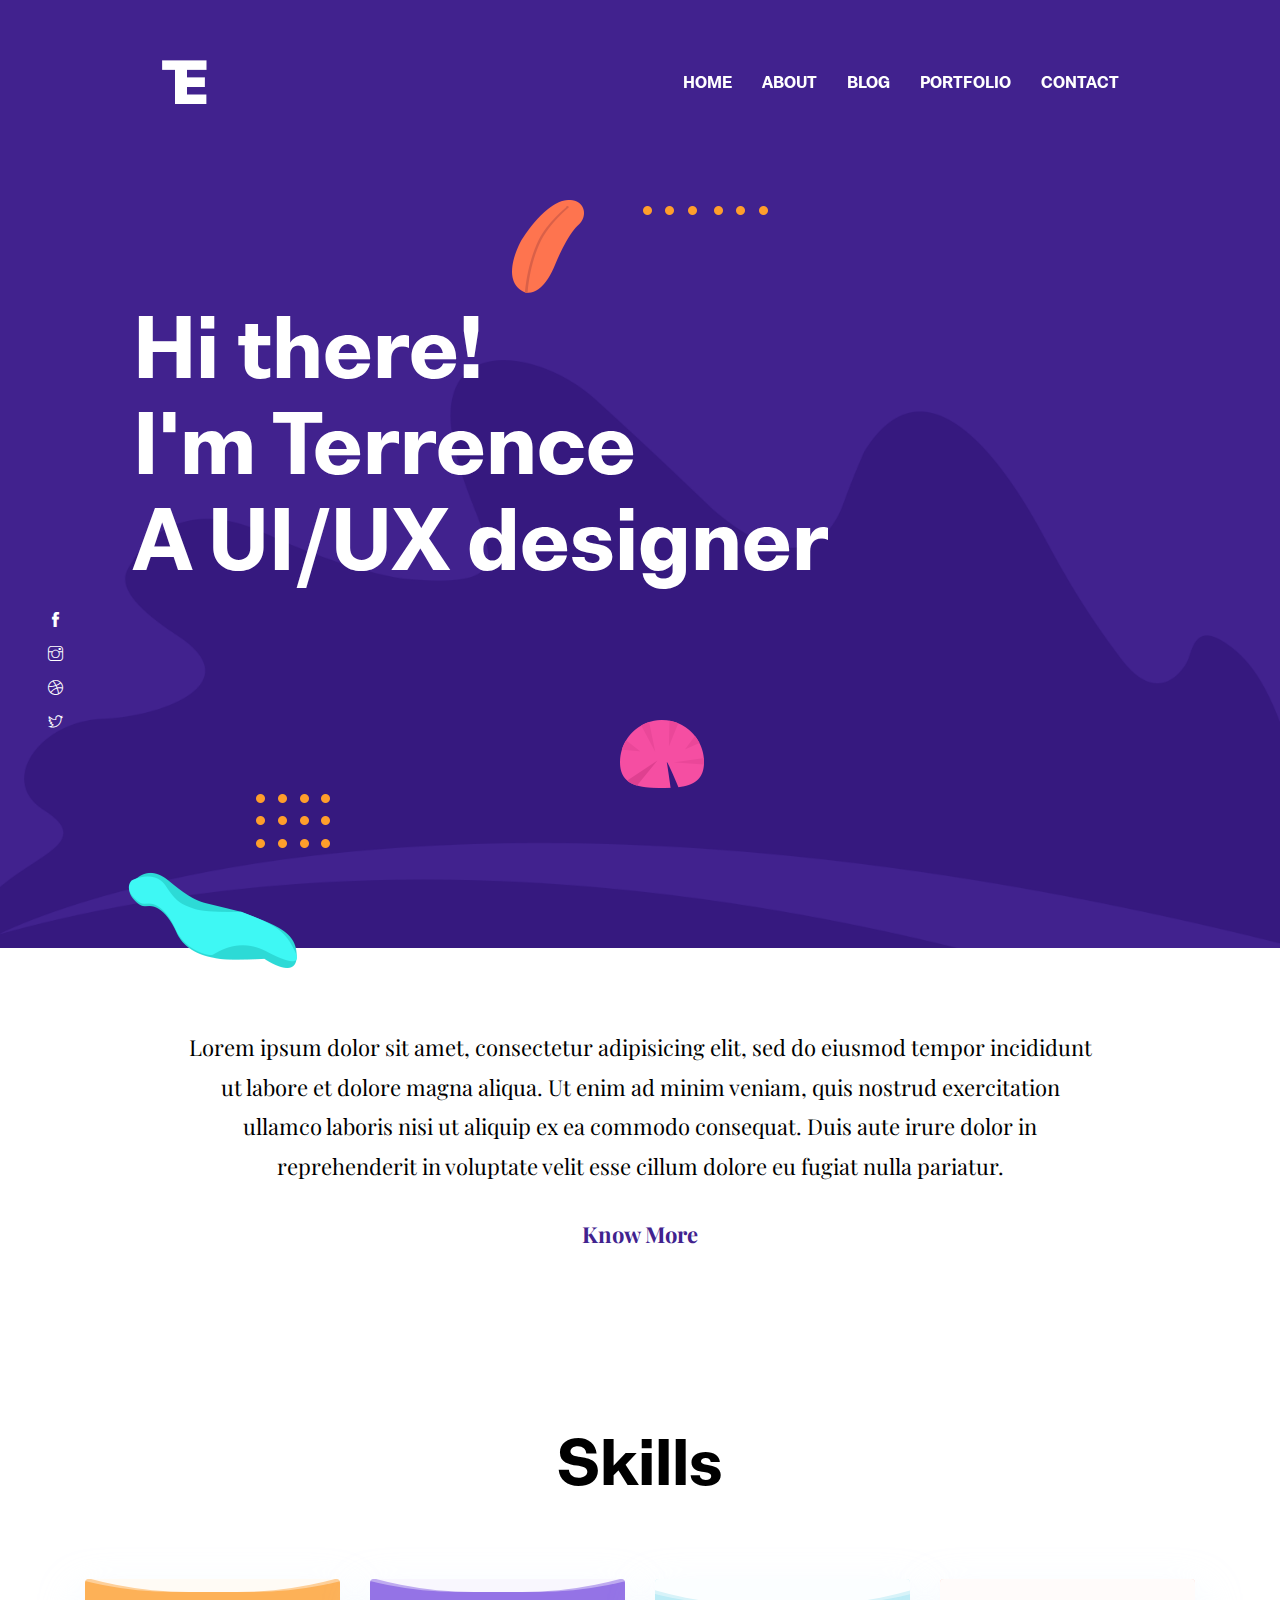
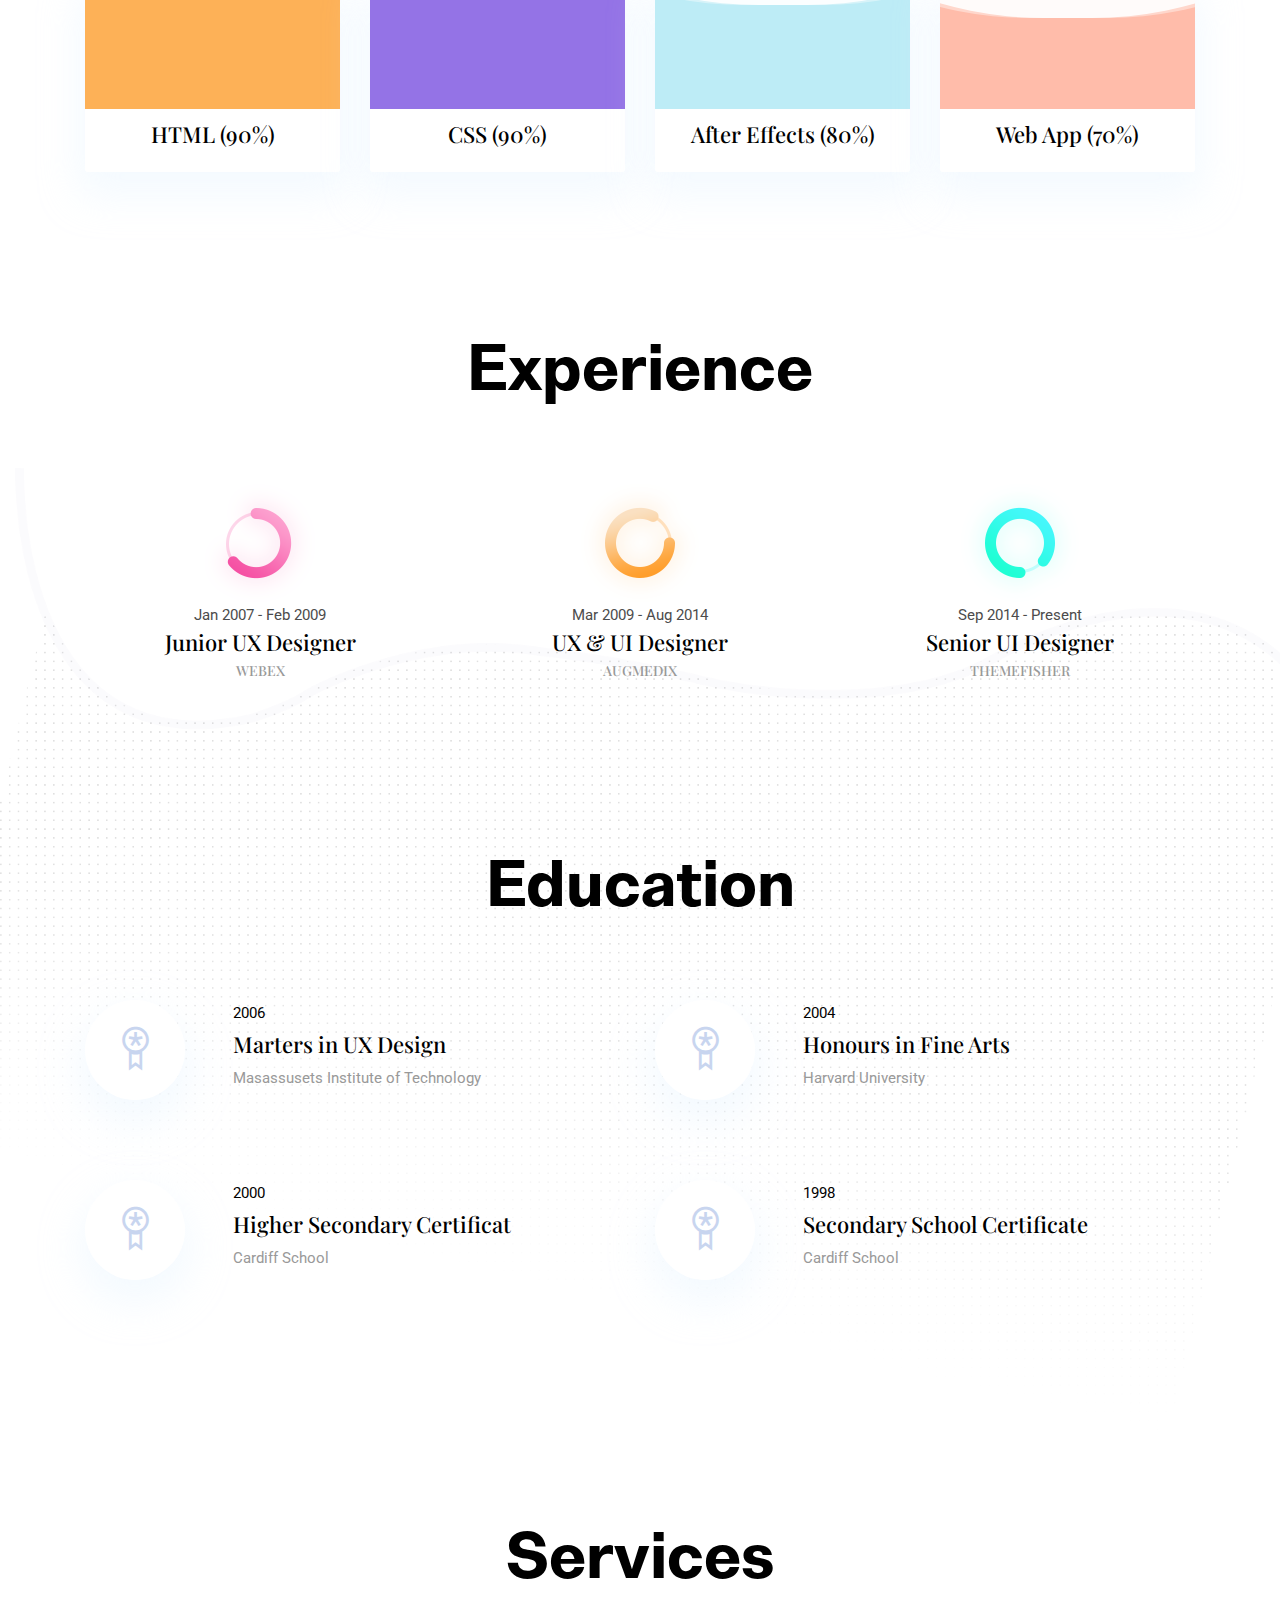
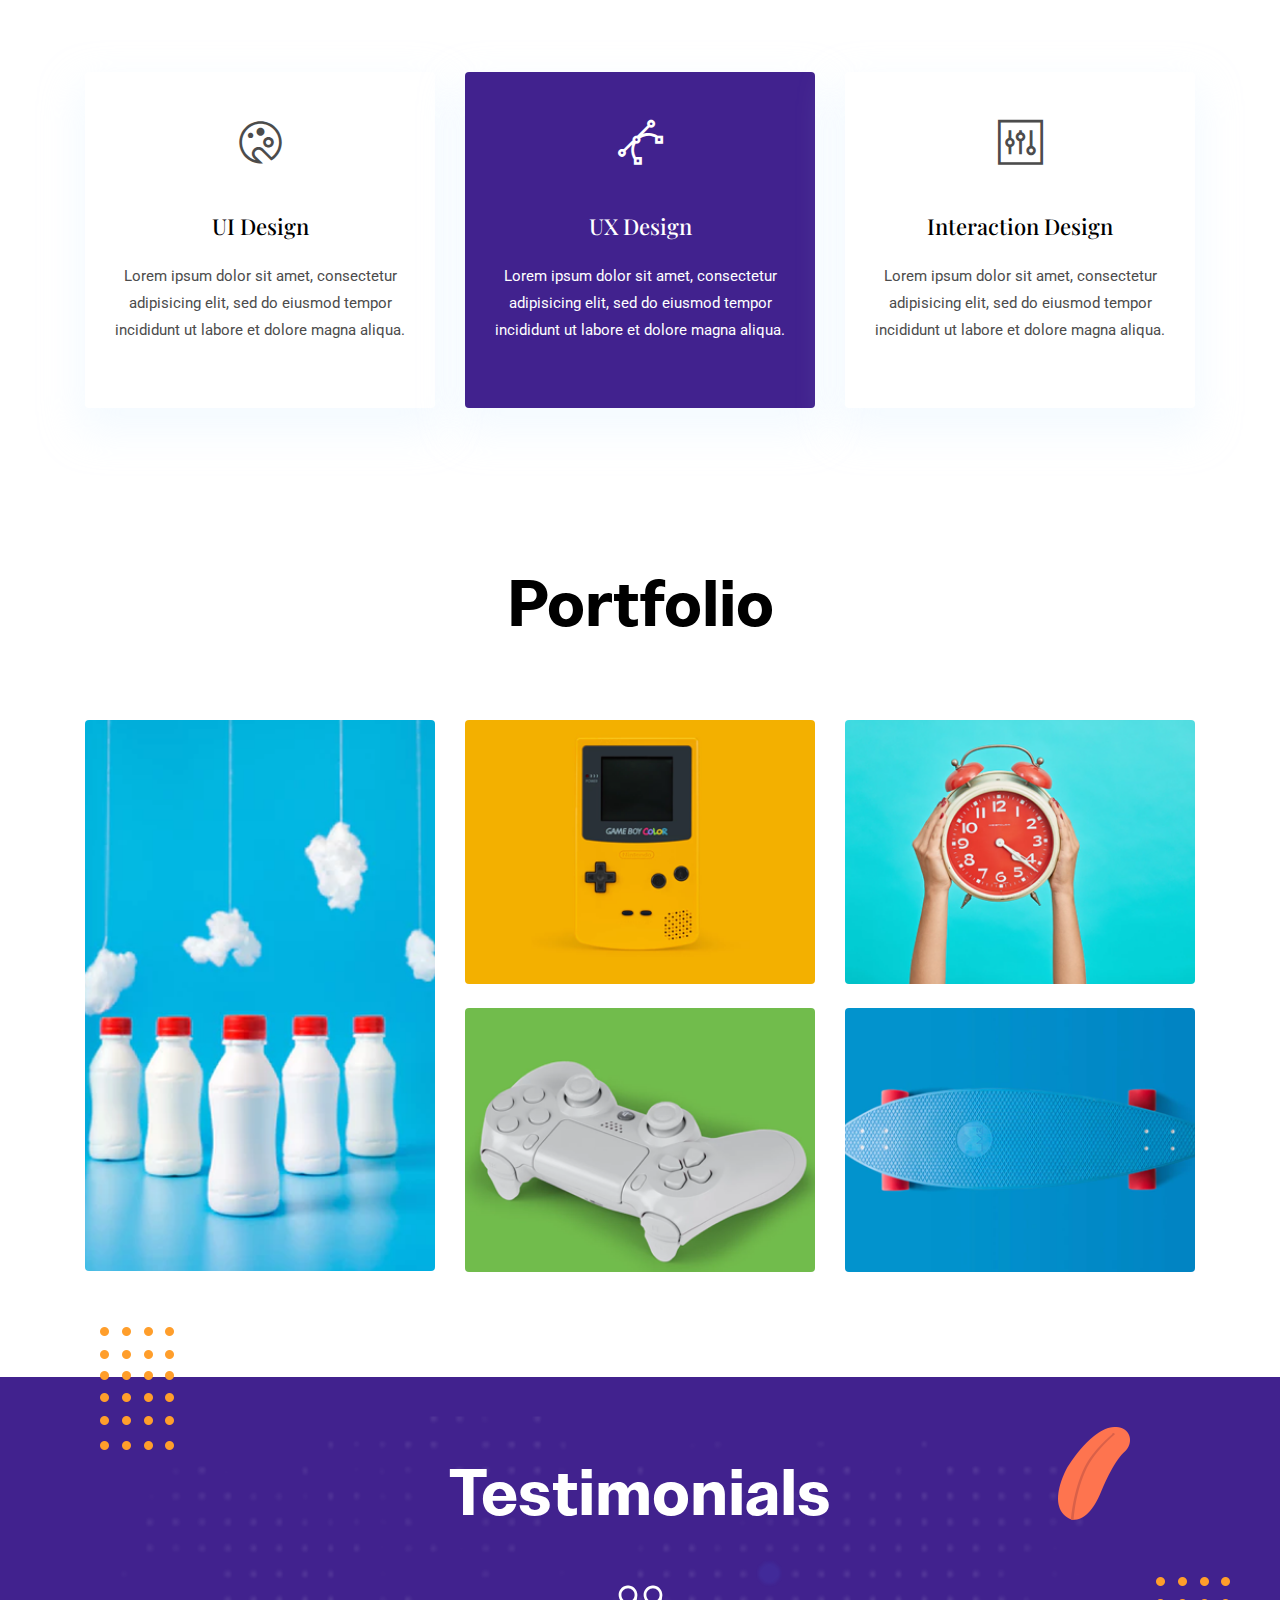
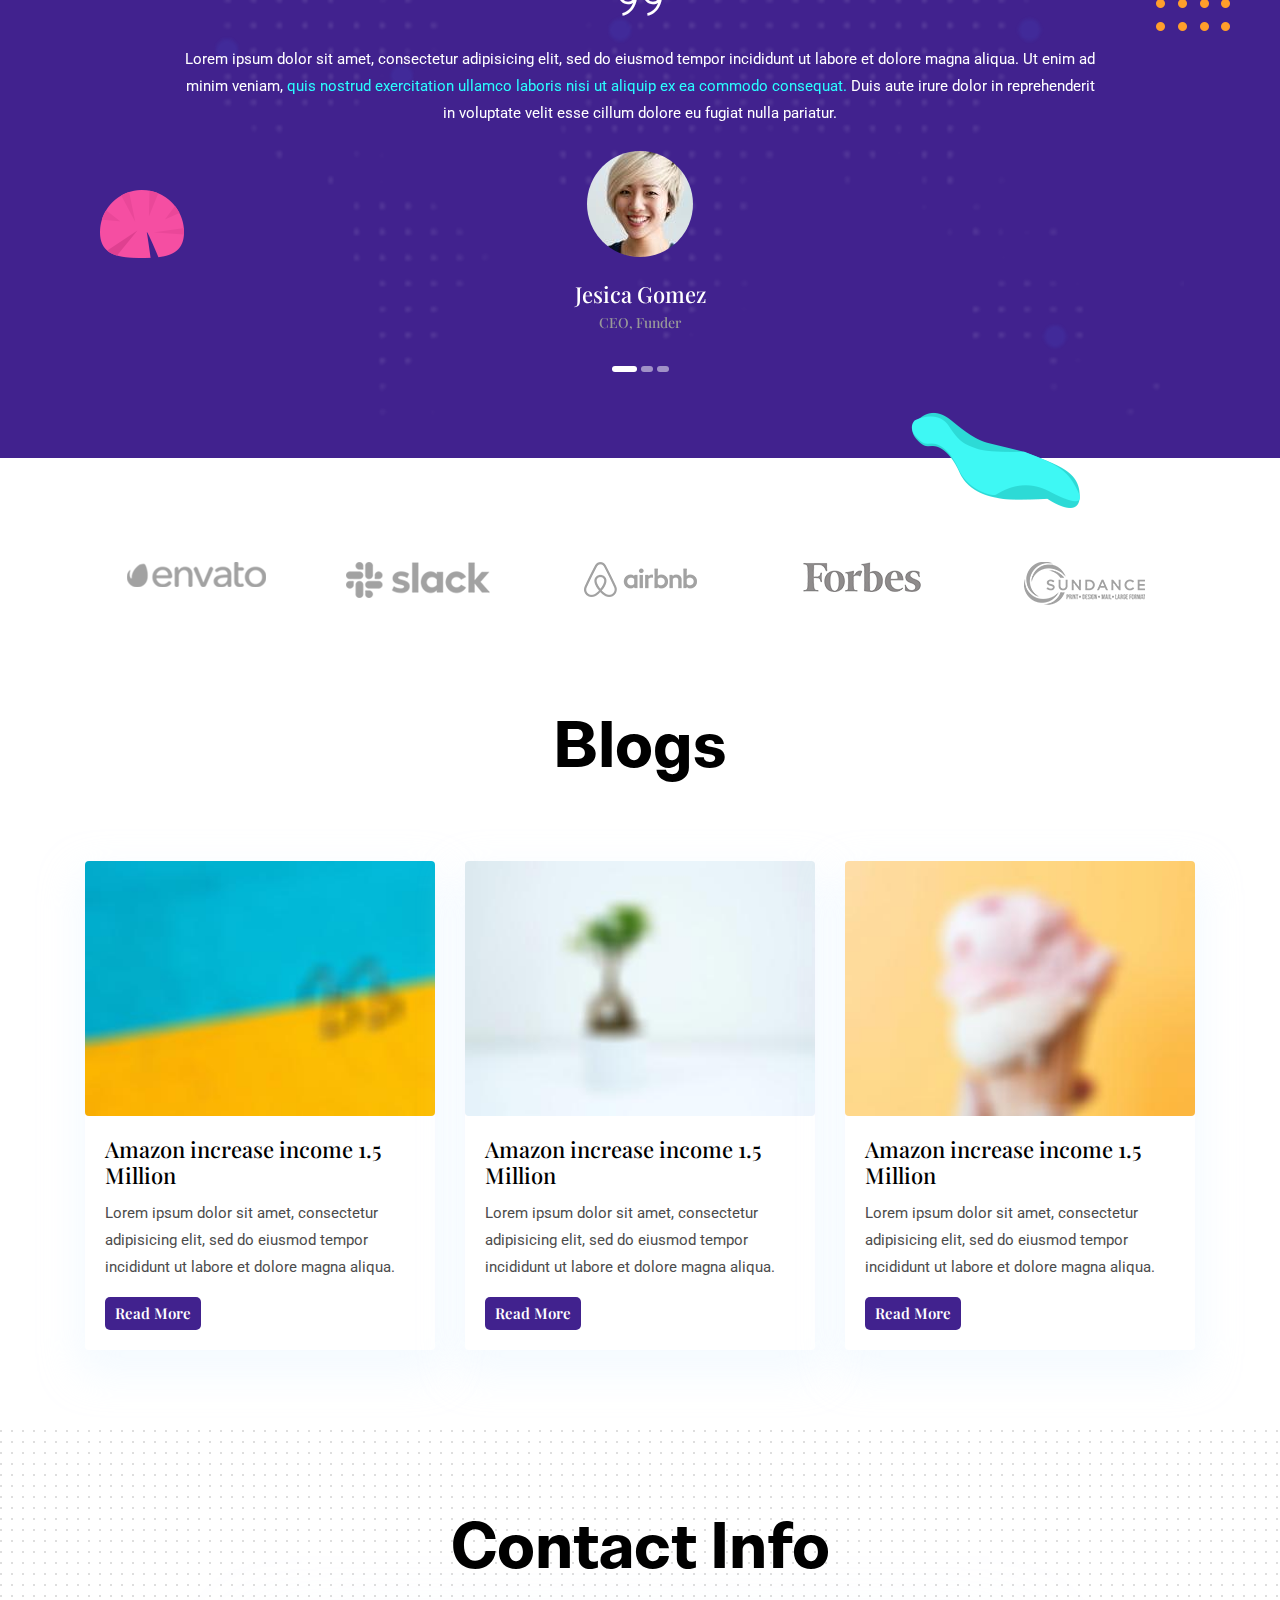
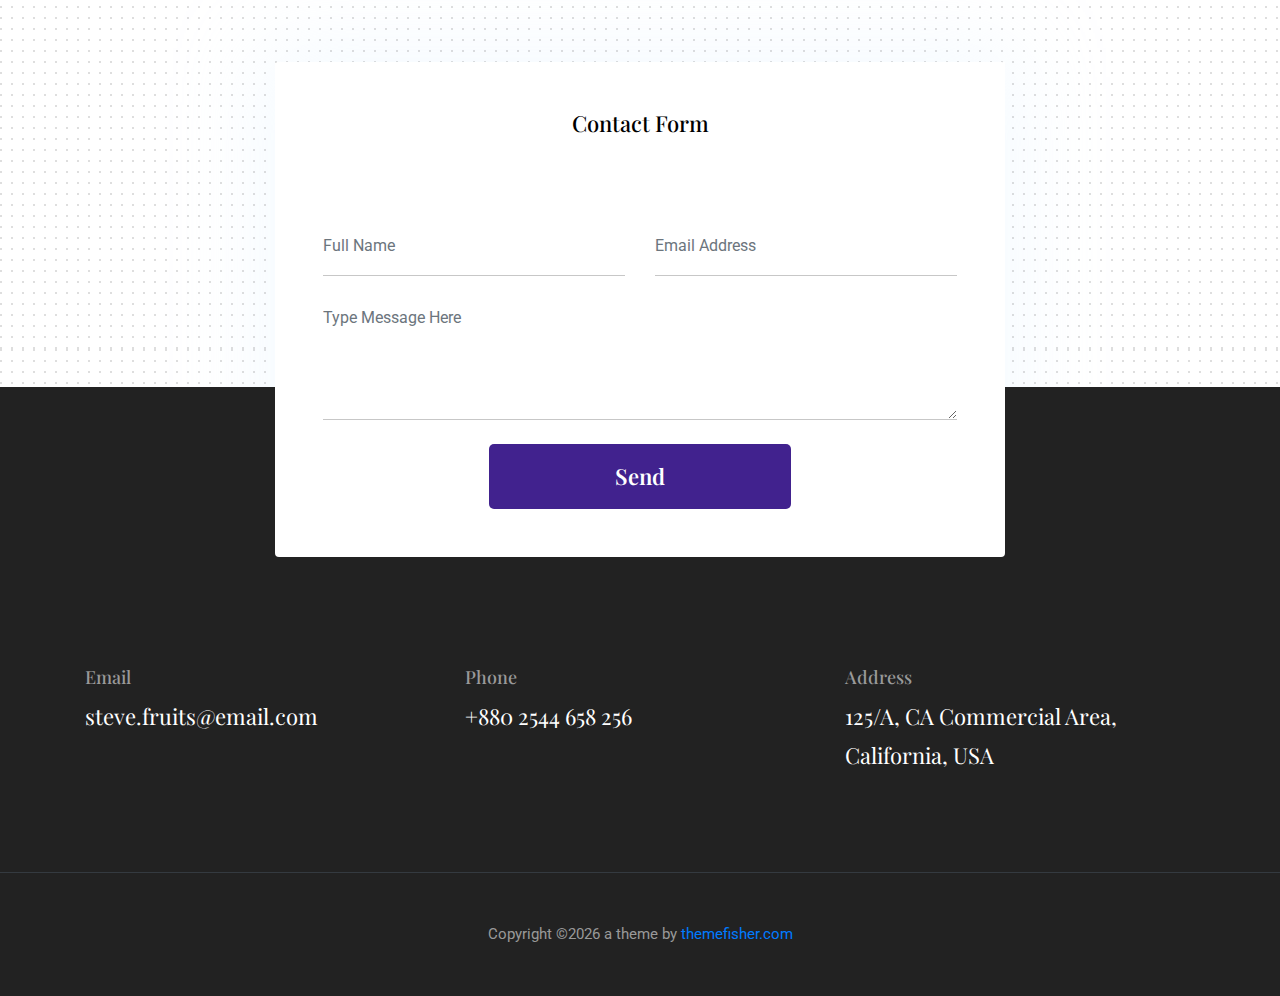
==== index.html @ b74a4a8d "first commit" ====
<!DOCTYPE html>
<html lang="zxx">

<head>
  <meta charset="utf-8">
  <title>Portfolio Template</title>

  <!-- mobile responsive meta -->
  <meta name="viewport" content="width=device-width, initial-scale=1">
  <meta name="viewport" content="width=device-width, initial-scale=1, maximum-scale=1">
  
  <!-- ** Plugins Needed for the Project ** -->
  <!-- Bootstrap -->
  <link rel="stylesheet" href="plugins/bootstrap/bootstrap.min.css">
  <!-- slick slider -->
  <link rel="stylesheet" href="plugins/slick/slick.css">
  <!-- themefy-icon -->
  <link rel="stylesheet" href="plugins/themify-icons/themify-icons.css">

  <!-- Main Stylesheet -->
  <link href="css/style.css" rel="stylesheet">
  
  <!--Favicon-->
  <link rel="shortcut icon" href="images/faviconlogo.png" type="image/x-icon">
  <link rel="icon" href="images/faviconlogo.png" type="image/x-icon">

</head>

<body>
  

<header class="navigation fixed-top">
  <nav class="navbar navbar-expand-lg navbar-dark">
    <a class="navbar-brand font-tertiary h3" href="index.html">
      <div class="mylogo">
        <img src="images//Frame 2tribe.png" alt="Myself"></a>
      </div>
    <button class="navbar-toggler" type="button" data-toggle="collapse" data-target="#navigation"
      aria-controls="navigation" aria-expanded="false" aria-label="Toggle navigation">
      <span class="navbar-toggler-icon"></span>
    </button>

    <div class="collapse navbar-collapse text-center" id="navigation">
      <ul class="navbar-nav ml-auto">
        <li class="nav-item active">
          <a class="nav-link" href="index.html">Home</a>
        </li>
        <li class="nav-item">
          <a class="nav-link" href="about.html">about</a>
        </li>
        <li class="nav-item">
          <a class="nav-link" href="blog.html">Blog</a>
        </li>
        <li class="nav-item">
          <a class="nav-link" href="portfolio.html">Portfolio</a>
        </li>
        <li class="nav-item">
          <a class="nav-link" href="contact.html">Contact</a>
        </li>
      </ul>
    </div>
  </nav>
</header>

<!-- hero area -->
<section class="hero-area bg-primary" id="parallax">
  <div class="container">
    <div class="row">
      <div class="col-lg-11 mx-auto">
        <h1 class="text-white font-tertiary">Hi there! <br>I'm Terrence <br>A UI/UX designer</h1>
      </div>
    </div>
  </div>
  <div class="layer-bg w-100">
    <img class="img-fluid w-100" src="images/illustrations/leaf-bg.png" alt="bg-shape">
  </div>
  <div class="layer" id="l2">
    <img src="images/illustrations/dots-cyan.png" alt="bg-shape">
  </div>
  <div class="layer" id="l3">
    <img src="images/illustrations/leaf-orange.png" alt="bg-shape">
  </div>
  <div class="layer" id="l4">
    <img src="images/illustrations/dots-orange.png" alt="bg-shape">
  </div>
  <!-- <div class="layer" id="l5">
    <img src="images/illustrations/leaf-yellow.png" alt="bg-shape">
  </div> -->
  <div class="layer" id="l6">
    <img src="images/illustrations/leaf-cyan.png" alt="bg-shape">
  </div>
  <div class="layer" id="l7">
    <img src="images/illustrations/dots-group-orange.png" alt="bg-shape">
  </div>
  <div class="layer" id="l8">
    <img src="images/illustrations/leaf-pink-round.png" alt="bg-shape">
  </div>
  <!-- social icon -->
  <ul class="list-unstyled ml-5 mt-3 position-relative zindex-1">
    <li class="mb-3"><a class="text-white" href="#"><i class="ti-facebook"></i></a></li>
    <li class="mb-3"><a class="text-white" href="#"><i class="ti-instagram"></i></a></li>
    <li class="mb-3"><a class="text-white" href="#"><i class="ti-dribbble"></i></a></li>
    <li class="mb-3"><a class="text-white" href="#"><i class="ti-twitter"></i></a></li>
  </ul>
  <!-- /social icon -->
</section>
<!-- /hero area -->

<!-- about -->
<section class="section">
  <div class="container">
    <div class="row">
      <div class="col-lg-10 mx-auto text-center">
        <p class="font-secondary paragraph-lg text-dark">Lorem ipsum dolor sit amet, consectetur adipisicing elit, sed
          do eiusmod tempor incididunt ut labore et dolore magna aliqua. Ut enim ad minim veniam, quis nostrud
          exercitation ullamco laboris nisi ut aliquip ex ea commodo consequat. Duis aute irure dolor in reprehenderit
          in voluptate velit esse cillum dolore eu fugiat nulla pariatur.</p>
        <a href="about.html" class="btn btn-transparent">know more</a>
      </div>
    </div>
  </div>
</section>
<!-- /about -->

<!-- skills -->
<section class="section">
  <div class="container">
    <div class="row">
      <div class="col-lg-12 text-center">
        <h2 class="section-title">Skills</h2>
      </div>
      <div class="col-lg-3 col-sm-6 mb-4 mb-lg-0">
        <div class="card shadow text-center">
          <div class="position-relative rounded-top progress-wrapper" data-color="#fdb157">
            <div class="wave" data-progress="90%"></div>
          </div>
          <div class="card-footer bg-white">
            <h4 class="card-title">HTML (90%)</h4>
          </div>
        </div>
      </div>
      <div class="col-lg-3 col-sm-6 mb-4 mb-lg-0">
        <div class="card shadow text-center">
          <div class="position-relative rounded-top progress-wrapper" data-color="#9473e6">
            <div class="wave" data-progress="90%"></div>
          </div>
          <div class="card-footer bg-white">
            <h4 class="card-title">CSS (90%)</h4>
          </div>
        </div>
      </div>
      <div class="col-lg-3 col-sm-6 mb-4 mb-lg-0">
        <div class="card shadow text-center">
          <div class="position-relative rounded-top progress-wrapper" data-color="#bdecf6">
            <div class="wave" data-progress="80%"></div>
          </div>
          <div class="card-footer bg-white">
            <h4 class="card-title">After Effects (80%)</h4>
          </div>
        </div>
      </div>
      <div class="col-lg-3 col-sm-6 mb-4 mb-lg-0">
        <div class="card shadow text-center">
          <div class="position-relative rounded-top progress-wrapper" data-color="#ffbcaa">
            <div class="wave" data-progress="70%"></div>
          </div>
          <div class="card-footer bg-white">
            <h4 class="card-title">Web App (70%)</h4>
          </div>
        </div>
      </div>
    </div>
  </div>
</section>
<!-- /skills -->

<!-- experience -->
<section class="section">
  <div class="container">
    <div class="row justify-content-around">
      <div class="col-lg-12 text-center">
        <h2 class="section-title">Experience</h2>
      </div>
      <div class="col-lg-3 col-md-4 text-center">
        <img src="images/experience/icon-1.png" alt="icon">
        <p class="mb-0">Jan 2007 - Feb 2009</p>
        <h4>Junior UX Designer</h4>
        <h6 class="text-light">WEBEX</h6>
      </div>
      <div class="col-lg-3 col-md-4 text-center">
        <img src="images/experience/icon-2.png" alt="icon">
        <p class="mb-0">Mar 2009 - Aug 2014</p>
        <h4>UX & UI Designer</h4>
        <h6 class="text-light">AUGMEDIX</h6>
      </div>
      <div class="col-lg-3 col-md-4 text-center">
        <img src="images/experience/icon-3.png" alt="icon">
        <p class="mb-0">Sep 2014 - Present</p>
        <h4>Senior UI Designer</h4>
        <h6 class="text-light">THEMEFISHER</h6>
      </div>
    </div>
  </div>
</section>
<!-- ./experience -->

<!-- education -->
<section class="section position-relative">
  <div class="container">
    <div class="row">
      <div class="col-lg-12 text-center">
        <h2 class="section-title">Education</h2>
      </div>
      <div class="col-lg-6 col-md-6 mb-80">
        <div class="d-flex">
          <div class="mr-lg-5 mr-3">
            <i class="ti-medall icon icon-light icon-bg bg-white shadow rounded-circle d-block"></i>
          </div>
          <div>
            <p class="text-dark mb-1">2006</p>
            <h4>Marters in UX Design</h4>
            <p class="mb-0 text-light">Masassusets Institute of Technology</p>
          </div>
        </div>
      </div>
      <div class="col-lg-6 col-md-6 mb-80">
        <div class="d-flex">
          <div class="mr-lg-5 mr-3">
            <i class="ti-medall icon icon-light icon-bg bg-white shadow rounded-circle d-block"></i>
          </div>
          <div>
            <p class="text-dark mb-1">2004</p>
            <h4>Honours in Fine Arts</h4>
            <p class="mb-0 text-light">Harvard University</p>
          </div>
        </div>
      </div>
      <div class="col-lg-6 col-md-6 mb-80">
        <div class="d-flex">
          <div class="mr-lg-5 mr-3">
            <i class="ti-medall icon icon-light icon-bg bg-white shadow rounded-circle d-block"></i>
          </div>
          <div>
            <p class="text-dark mb-1">2000</p>
            <h4>Higher Secondary Certificat</h4>
            <p class="mb-0 text-light">Cardiff School</p>
          </div>
        </div>
      </div>
      <div class="col-lg-6 col-md-6 mb-80">
        <div class="d-flex">
          <div class="mr-lg-5 mr-3">
            <i class="ti-medall icon icon-light icon-bg bg-white shadow rounded-circle d-block"></i>
          </div>
          <div>
            <p class="text-dark mb-1">1998</p>
            <h4>Secondary School Certificate</h4>
            <p class="mb-0 text-light">Cardiff School</p>
          </div>
        </div>
      </div>
    </div>
  </div>
  <!-- bg image -->
  <img class="img-fluid edu-bg-image w-100" src="images/backgrounds/education-bg.png" alt="bg-image">
</section>
<!-- /education -->

<!-- services -->
<section class="section">
  <div class="container">
    <div class="row">
      <div class="col-12 text-center">
        <h2 class="section-title">Services</h2>
      </div>
      <div class="col-md-4 mb-4 mb-md-0">
        <div class="card hover-shadow shadow">
          <div class="card-body text-center px-4 py-5">
            <i class="ti-palette icon mb-5 d-inline-block"></i>
            <h4 class="mb-4">UI Design</h4>
            <p>Lorem ipsum dolor sit amet, consectetur adipisicing elit, sed do eiusmod tempor incididunt ut labore et
              dolore magna aliqua.</p>
          </div>
        </div>
      </div>
      <div class="col-md-4 mb-4 mb-md-0">
        <div class="card active-bg-primary hover-shadow shadow">
          <div class="card-body text-center px-4 py-5">
            <i class="ti-vector icon mb-5 d-inline-block"></i>
            <h4 class="mb-4">UX Design</h4>
            <p>Lorem ipsum dolor sit amet, consectetur adipisicing elit, sed do eiusmod tempor incididunt ut labore et
              dolore magna aliqua.</p>
          </div>
        </div>
      </div>
      <div class="col-md-4 mb-4 mb-md-0">
        <div class="card hover-shadow shadow">
          <div class="card-body text-center px-4 py-5">
            <i class="ti-panel icon mb-5 d-inline-block"></i>
            <h4 class="mb-4">Interaction Design</h4>
            <p>Lorem ipsum dolor sit amet, consectetur adipisicing elit, sed do eiusmod tempor incididunt ut labore et
              dolore magna aliqua.</p>
          </div>
        </div>
      </div>
    </div>
  </div>
</section>
<!-- /services -->

<!-- portfolio -->
<section class="section">
  <div class="container">
    <div class="row">
      <div class="col-12 text-center">
        <h2 class="section-title">Portfolio</h2>
      </div>
    </div>
    <div class="row shuffle-wrapper">
      <div class="col-lg-4 col-6 mb-4 shuffle-item">
        <div class="position-relative rounded hover-wrapper">
          <img src="images/portfolio/item-1.png" alt="portfolio-image" class="img-fluid rounded w-100">
          <div class="hover-overlay">
            <div class="hover-content">
              <a class="btn btn-light btn-sm" href="project-single.html">view project</a>
            </div>
          </div>
        </div>
      </div>
      <div class="col-lg-4 col-6 mb-4 shuffle-item">
        <div class="position-relative rounded hover-wrapper">
          <img src="images/portfolio/item-2.png" alt="portfolio-image" class="img-fluid rounded w-100">
          <div class="hover-overlay">
            <div class="hover-content">
              <a class="btn btn-light btn-sm" href="project-single.html">view project</a>
            </div>
          </div>
        </div>
      </div>
      <div class="col-lg-4 col-6 mb-4 shuffle-item">
        <div class="position-relative rounded hover-wrapper">
          <img src="images/portfolio/item-3.png" alt="portfolio-image" class="img-fluid rounded w-100">
          <div class="hover-overlay">
            <div class="hover-content">
              <a class="btn btn-light btn-sm" href="project-single.html">view project</a>
            </div>
          </div>
        </div>
      </div>
      <div class="col-lg-4 col-6 mb-4 shuffle-item">
        <div class="position-relative rounded hover-wrapper">
          <img src="images/portfolio/item-4.png" alt="portfolio-image" class="img-fluid rounded w-100">
          <div class="hover-overlay">
            <div class="hover-content">
              <a class="btn btn-light btn-sm" href="project-single.html">view project</a>
            </div>
          </div>
        </div>
      </div>
      <div class="col-lg-4 col-6 mb-4 shuffle-item">
        <div class="position-relative rounded hover-wrapper">
          <img src="images/portfolio/item-5.png" alt="portfolio-image" class="img-fluid rounded w-100">
          <div class="hover-overlay">
            <div class="hover-content">
              <a class="btn btn-light btn-sm" href="project-single.html">view project</a>
            </div>
          </div>
        </div>
      </div>
    </div>
  </div>
</section>
<!-- /portfolio -->

<!-- testimonial -->
<section class="section bg-primary position-relative testimonial-bg-shapes">
  <div class="container">
    <div class="row">
      <div class="col-12 text-center">
        <h2 class="section-title text-white mb-5">Testimonials</h2>
      </div>
      <div class="col-lg-10 mx-auto testimonial-slider">
        <!-- slider-item -->
        <div class="text-center testimonial-content">
          <i class="ti-quote-right text-white icon mb-4 d-inline-block"></i>
          <p class="text-white mb-4">Lorem ipsum dolor sit amet, consectetur adipisicing elit, sed do eiusmod tempor
            incididunt ut labore et dolore magna aliqua. Ut enim ad minim veniam, <strong>quis nostrud exercitation
              ullamco laboris nisi ut aliquip ex ea commodo consequat.</strong> Duis aute irure dolor in reprehenderit
            in voluptate velit esse cillum dolore eu fugiat nulla pariatur.</p>
          <img class="img-fluid rounded-circle mb-4 d-inline-block" src="images/testimonial/client-1.png"
            alt="client-image">
          <h4 class="text-white">Jesica Gomez</h4>
          <h6 class="text-light mb-4">CEO, Funder</h6>
        </div>
        <!-- slider-item -->
        <div class="text-center testimonial-content">
          <i class="ti-quote-right text-white icon mb-4 d-inline-block"></i>
          <p class="text-white mb-4">Lorem ipsum dolor sit amet, consectetur adipisicing elit, sed do eiusmod tempor
            incididunt ut labore et dolore magna aliqua. Ut enim ad minim veniam, <strong>quis nostrud exercitation
              ullamco
              laboris nisi ut aliquip ex ea commodo consequat.</strong> Duis aute irure dolor in reprehenderit in
            voluptate velit
            esse cillum dolore eu fugiat nulla pariatur.</p>
          <img class="img-fluid rounded-circle mb-4 d-inline-block" src="images/testimonial/client-1.png"
            alt="client-image">
          <h4 class="text-white">Jesica Gomez</h4>
          <h6 class="text-light mb-4">CEO, Funder</h6>
        </div>
        <!-- slider-item -->
        <div class="text-center testimonial-content">
          <i class="ti-quote-right text-white icon mb-4 d-inline-block"></i>
          <p class="text-white mb-4">Lorem ipsum dolor sit amet, consectetur adipisicing elit, sed do eiusmod tempor
            incididunt ut labore et dolore magna aliqua. Ut enim ad minim veniam, <strong>quis nostrud exercitation
              ullamco
              laboris nisi ut aliquip ex ea commodo consequat.</strong> Duis aute irure dolor in reprehenderit in
            voluptate velit
            esse cillum dolore eu fugiat nulla pariatur.</p>
          <img class="img-fluid rounded-circle mb-4 d-inline-block" src="images/testimonial/client-1.png"
            alt="client-image">
          <h4 class="text-white">Jesica Gomez</h4>
          <h6 class="text-light mb-4">CEO, Funder</h6>
        </div>
      </div>
    </div>
  </div>
  <!-- bg shapes -->
  <img src="images/backgrounds/map.png" alt="map" class="img-fluid bg-map">
  <img src="images/illustrations/dots-group-v.png" alt="bg-shape" class="img-fluid bg-shape-1">
  <img src="images/illustrations/leaf-orange.png" alt="bg-shape" class="img-fluid bg-shape-2">
  <img src="images/illustrations/dots-group-sm.png" alt="bg-shape" class="img-fluid bg-shape-3">
  <img src="images/illustrations/leaf-pink-round.png" alt="bg-shape" class="img-fluid bg-shape-4">
  <img src="images/illustrations/leaf-cyan.png" alt="bg-shape" class="img-fluid bg-shape-5">
</section>
<!-- /testimonial -->

<!-- client logo slider -->
<section class="section pb-0">
  <div class="container">
    <div class="client-logo-slider d-flex align-items-center">
      <a href="#" class="text-center d-block outline-0 p-4"><img class="d-unset img-fluid"
          src="images/clients-logo/client-logo-1.png" alt="client-logo"></a>
      <a href="#" class="text-center d-block outline-0 p-4"><img class="d-unset img-fluid"
          src="images/clients-logo/client-logo-2.png" alt="client-logo"></a>
      <a href="#" class="text-center d-block outline-0 p-4"><img class="d-unset img-fluid"
          src="images/clients-logo/client-logo-3.png" alt="client-logo"></a>
      <a href="#" class="text-center d-block outline-0 p-4"><img class="d-unset img-fluid"
          src="images/clients-logo/client-logo-4.png" alt="client-logo"></a>
      <a href="#" class="text-center d-block outline-0 p-4"><img class="d-unset img-fluid"
          src="images/clients-logo/client-logo-5.png" alt="client-logo"></a>
      <a href="#" class="text-center d-block outline-0 p-4"><img class="d-unset img-fluid"
          src="images/clients-logo/client-logo-1.png" alt="client-logo"></a>
      <a href="#" class="text-center d-block outline-0 p-4"><img class="d-unset img-fluid"
          src="images/clients-logo/client-logo-2.png" alt="client-logo"></a>
      <a href="#" class="text-center d-block outline-0 p-4"><img class="d-unset img-fluid"
          src="images/clients-logo/client-logo-3.png" alt="client-logo"></a>
      <a href="#" class="text-center d-block outline-0 p-4"><img class="d-unset img-fluid"
          src="images/clients-logo/client-logo-4.png" alt="client-logo"></a>
      <a href="#" class="text-center d-block outline-0 p-4"><img class="d-unset img-fluid"
          src="images/clients-logo/client-logo-5.png" alt="client-logo"></a>
    </div>
  </div>
</section>
<!-- /client logo slider -->

<!-- blog -->
<section class="section">
  <div class="container">
    <div class="row">
      <div class="col-12 text-center">
        <h2 class="section-title">Blogs</h2>
      </div>
      <div class="col-lg-4 col-sm-6 mb-4 mb-lg-0">
        <article class="card shadow">
          <img class="rounded card-img-top" src="images/blog/post-3.jpg" alt="post-thumb">
          <div class="card-body">
            <h4 class="card-title"><a class="text-dark" href="blog-single.html">Amazon increase income 1.5 Million</a>
            </h4>
            <p class="cars-text">Lorem ipsum dolor sit amet, consectetur adipisicing elit, sed do eiusmod tempor
              incididunt ut labore et
              dolore magna aliqua.</p>
            <a href="blog-single.html" class="btn btn-xs btn-primary">Read More</a>
          </div>
        </article>
      </div>
      <div class="col-lg-4 col-sm-6 mb-4 mb-lg-0">
        <article class="card shadow">
          <img class="rounded card-img-top" src="images/blog/post-4.jpg" alt="post-thumb">
          <div class="card-body">
            <h4 class="card-title"><a class="text-dark" href="blog-single.html">Amazon increase income 1.5 Million</a>
            </h4>
            <p class="cars-text">Lorem ipsum dolor sit amet, consectetur adipisicing elit, sed do eiusmod tempor
              incididunt ut labore et
              dolore magna aliqua.</p>
            <a href="blog-single.html" class="btn btn-xs btn-primary">Read More</a>
          </div>
        </article>
      </div>
      <div class="col-lg-4 col-sm-6 mb-4 mb-lg-0">
        <article class="card shadow">
          <img class="rounded card-img-top" src="images/blog/post-2.jpg" alt="post-thumb">
          <div class="card-body">
            <h4 class="card-title"><a class="text-dark" href="blog-single.html">Amazon increase income 1.5 Million</a>
            </h4>
            <p class="cars-text">Lorem ipsum dolor sit amet, consectetur adipisicing elit, sed do eiusmod tempor
              incididunt ut labore et
              dolore magna aliqua.</p>
            <a href="blog-single.html" class="btn btn-xs btn-primary">Read More</a>
          </div>
        </article>
      </div>
    </div>
  </div>
</section>
<!-- /blog -->

<!-- contact -->
<section class="section section-on-footer" data-background="images/backgrounds/bg-dots.png">
  <div class="container">
    <div class="row">
      <div class="col-12 text-center">
        <h2 class="section-title">Contact Info</h2>
      </div>
      <div class="col-lg-8 mx-auto">
        <div class="bg-white rounded text-center p-5 shadow-down">
          <h4 class="mb-80">Contact Form</h4>
          <form action="#" class="row">
            <div class="col-md-6">
              <input type="text" id="name" name="name" placeholder="Full Name" class="form-control px-0 mb-4">
            </div>
            <div class="col-md-6">
              <input type="email" id="email" name="email" placeholder="Email Address" class="form-control px-0 mb-4">
            </div>
            <div class="col-12">
              <textarea name="message" id="message" class="form-control px-0 mb-4"
                placeholder="Type Message Here"></textarea>
            </div>
            <div class="col-lg-6 col-10 mx-auto">
              <button class="btn btn-primary w-100">send</button>
            </div>
          </form>
        </div>
      </div>
    </div>
  </div>
</section>
<!-- /contact -->

<!-- footer -->
<footer class="bg-dark footer-section">
  <div class="section">
    <div class="container">
      <div class="row">
        <div class="col-md-4">
          <h5 class="text-light">Email</h5>
          <p class="text-white paragraph-lg font-secondary">steve.fruits@email.com</p>
        </div>
        <div class="col-md-4">
          <h5 class="text-light">Phone</h5>
          <p class="text-white paragraph-lg font-secondary">+880 2544 658 256</p>
        </div>
        <div class="col-md-4">
          <h5 class="text-light">Address</h5>
          <p class="text-white paragraph-lg font-secondary">125/A, CA Commercial Area, California, USA</p>
        </div>
      </div>
    </div>
  </div>
  <div class="border-top text-center border-dark py-5">
    <p class="mb-0 text-light">Copyright ©<script>
        var CurrentYear = new Date().getFullYear()
        document.write(CurrentYear)
      </script> a theme by <a href="themefisher.com">themefisher.com</a></p>
  </div>
</footer>
<!-- /footer -->

<!-- jQuery -->
<script src="plugins/jQuery/jquery.min.js"></script>
<!-- Bootstrap JS -->
<script src="plugins/bootstrap/bootstrap.min.js"></script>
<!-- slick slider -->
<script src="plugins/slick/slick.min.js"></script>
<!-- filter -->
<script src="plugins/shuffle/shuffle.min.js"></script>

<!-- Main Script -->
<script src="js/script.js"></script>

</body>
</html>
---- plugins/themify-icons/themify-icons.css ----
@font-face{font-family:themify;src:url(fonts/themify.eot?-fvbane);src:url(fonts/themify.eot?#iefix-fvbane) format('embedded-opentype'),url(fonts/themify.woff?-fvbane) format('woff'),url(fonts/themify.ttf?-fvbane) format('truetype'),url(fonts/themify.svg?-fvbane#themify) format('svg');font-weight:400;font-style:normal}[class*=" ti-"],[class^=ti-]{font-family:themify;speak:none;font-style:normal;font-weight:400;font-variant:normal;text-transform:none;line-height:1;-webkit-font-smoothing:antialiased;-moz-osx-font-smoothing:grayscale}.ti-wand:before{content:"\e600"}.ti-volume:before{content:"\e601"}.ti-user:before{content:"\e602"}.ti-unlock:before{content:"\e603"}.ti-unlink:before{content:"\e604"}.ti-trash:before{content:"\e605"}.ti-thought:before{content:"\e606"}.ti-target:before{content:"\e607"}.ti-tag:before{content:"\e608"}.ti-tablet:before{content:"\e609"}.ti-star:before{content:"\e60a"}.ti-spray:before{content:"\e60b"}.ti-signal:before{content:"\e60c"}.ti-shopping-cart:before{content:"\e60d"}.ti-shopping-cart-full:before{content:"\e60e"}.ti-settings:before{content:"\e60f"}.ti-search:before{content:"\e610"}.ti-zoom-in:before{content:"\e611"}.ti-zoom-out:before{content:"\e612"}.ti-cut:before{content:"\e613"}.ti-ruler:before{content:"\e614"}.ti-ruler-pencil:before{content:"\e615"}.ti-ruler-alt:before{content:"\e616"}.ti-bookmark:before{content:"\e617"}.ti-bookmark-alt:before{content:"\e618"}.ti-reload:before{content:"\e619"}.ti-plus:before{content:"\e61a"}.ti-pin:before{content:"\e61b"}.ti-pencil:before{content:"\e61c"}.ti-pencil-alt:before{content:"\e61d"}.ti-paint-roller:before{content:"\e61e"}.ti-paint-bucket:before{content:"\e61f"}.ti-na:before{content:"\e620"}.ti-mobile:before{content:"\e621"}.ti-minus:before{content:"\e622"}.ti-medall:before{content:"\e623"}.ti-medall-alt:before{content:"\e624"}.ti-marker:before{content:"\e625"}.ti-marker-alt:before{content:"\e626"}.ti-arrow-up:before{content:"\e627"}.ti-arrow-right:before{content:"\e628"}.ti-arrow-left:before{content:"\e629"}.ti-arrow-down:before{content:"\e62a"}.ti-lock:before{content:"\e62b"}.ti-location-arrow:before{content:"\e62c"}.ti-link:before{content:"\e62d"}.ti-layout:before{content:"\e62e"}.ti-layers:before{content:"\e62f"}.ti-layers-alt:before{content:"\e630"}.ti-key:before{content:"\e631"}.ti-import:before{content:"\e632"}.ti-image:before{content:"\e633"}.ti-heart:before{content:"\e634"}.ti-heart-broken:before{content:"\e635"}.ti-hand-stop:before{content:"\e636"}.ti-hand-open:before{content:"\e637"}.ti-hand-drag:before{content:"\e638"}.ti-folder:before{content:"\e639"}.ti-flag:before{content:"\e63a"}.ti-flag-alt:before{content:"\e63b"}.ti-flag-alt-2:before{content:"\e63c"}.ti-eye:before{content:"\e63d"}.ti-export:before{content:"\e63e"}.ti-exchange-vertical:before{content:"\e63f"}.ti-desktop:before{content:"\e640"}.ti-cup:before{content:"\e641"}.ti-crown:before{content:"\e642"}.ti-comments:before{content:"\e643"}.ti-comment:before{content:"\e644"}.ti-comment-alt:before{content:"\e645"}.ti-close:before{content:"\e646"}.ti-clip:before{content:"\e647"}.ti-angle-up:before{content:"\e648"}.ti-angle-right:before{content:"\e649"}.ti-angle-left:before{content:"\e64a"}.ti-angle-down:before{content:"\e64b"}.ti-check:before{content:"\e64c"}.ti-check-box:before{content:"\e64d"}.ti-camera:before{content:"\e64e"}.ti-announcement:before{content:"\e64f"}.ti-brush:before{content:"\e650"}.ti-briefcase:before{content:"\e651"}.ti-bolt:before{content:"\e652"}.ti-bolt-alt:before{content:"\e653"}.ti-blackboard:before{content:"\e654"}.ti-bag:before{content:"\e655"}.ti-move:before{content:"\e656"}.ti-arrows-vertical:before{content:"\e657"}.ti-arrows-horizontal:before{content:"\e658"}.ti-fullscreen:before{content:"\e659"}.ti-arrow-top-right:before{content:"\e65a"}.ti-arrow-top-left:before{content:"\e65b"}.ti-arrow-circle-up:before{content:"\e65c"}.ti-arrow-circle-right:before{content:"\e65d"}.ti-arrow-circle-left:before{content:"\e65e"}.ti-arrow-circle-down:before{content:"\e65f"}.ti-angle-double-up:before{content:"\e660"}.ti-angle-double-right:before{content:"\e661"}.ti-angle-double-left:before{content:"\e662"}.ti-angle-double-down:before{content:"\e663"}.ti-zip:before{content:"\e664"}.ti-world:before{content:"\e665"}.ti-wheelchair:before{content:"\e666"}.ti-view-list:before{content:"\e667"}.ti-view-list-alt:before{content:"\e668"}.ti-view-grid:before{content:"\e669"}.ti-uppercase:before{content:"\e66a"}.ti-upload:before{content:"\e66b"}.ti-underline:before{content:"\e66c"}.ti-truck:before{content:"\e66d"}.ti-timer:before{content:"\e66e"}.ti-ticket:before{content:"\e66f"}.ti-thumb-up:before{content:"\e670"}.ti-thumb-down:before{content:"\e671"}.ti-text:before{content:"\e672"}.ti-stats-up:before{content:"\e673"}.ti-stats-down:before{content:"\e674"}.ti-split-v:before{content:"\e675"}.ti-split-h:before{content:"\e676"}.ti-smallcap:before{content:"\e677"}.ti-shine:before{content:"\e678"}.ti-shift-right:before{content:"\e679"}.ti-shift-left:before{content:"\e67a"}.ti-shield:before{content:"\e67b"}.ti-notepad:before{content:"\e67c"}.ti-server:before{content:"\e67d"}.ti-quote-right:before{content:"\e67e"}.ti-quote-left:before{content:"\e67f"}.ti-pulse:before{content:"\e680"}.ti-printer:before{content:"\e681"}.ti-power-off:before{content:"\e682"}.ti-plug:before{content:"\e683"}.ti-pie-chart:before{content:"\e684"}.ti-paragraph:before{content:"\e685"}.ti-panel:before{content:"\e686"}.ti-package:before{content:"\e687"}.ti-music:before{content:"\e688"}.ti-music-alt:before{content:"\e689"}.ti-mouse:before{content:"\e68a"}.ti-mouse-alt:before{content:"\e68b"}.ti-money:before{content:"\e68c"}.ti-microphone:before{content:"\e68d"}.ti-menu:before{content:"\e68e"}.ti-menu-alt:before{content:"\e68f"}.ti-map:before{content:"\e690"}.ti-map-alt:before{content:"\e691"}.ti-loop:before{content:"\e692"}.ti-location-pin:before{content:"\e693"}.ti-list:before{content:"\e694"}.ti-light-bulb:before{content:"\e695"}.ti-Italic:before{content:"\e696"}.ti-info:before{content:"\e697"}.ti-infinite:before{content:"\e698"}.ti-id-badge:before{content:"\e699"}.ti-hummer:before{content:"\e69a"}.ti-home:before{content:"\e69b"}.ti-help:before{content:"\e69c"}.ti-headphone:before{content:"\e69d"}.ti-harddrives:before{content:"\e69e"}.ti-harddrive:before{content:"\e69f"}.ti-gift:before{content:"\e6a0"}.ti-game:before{content:"\e6a1"}.ti-filter:before{content:"\e6a2"}.ti-files:before{content:"\e6a3"}.ti-file:before{content:"\e6a4"}.ti-eraser:before{content:"\e6a5"}.ti-envelope:before{content:"\e6a6"}.ti-download:before{content:"\e6a7"}.ti-direction:before{content:"\e6a8"}.ti-direction-alt:before{content:"\e6a9"}.ti-dashboard:before{content:"\e6aa"}.ti-control-stop:before{content:"\e6ab"}.ti-control-shuffle:before{content:"\e6ac"}.ti-control-play:before{content:"\e6ad"}.ti-control-pause:before{content:"\e6ae"}.ti-control-forward:before{content:"\e6af"}.ti-control-backward:before{content:"\e6b0"}.ti-cloud:before{content:"\e6b1"}.ti-cloud-up:before{content:"\e6b2"}.ti-cloud-down:before{content:"\e6b3"}.ti-clipboard:before{content:"\e6b4"}.ti-car:before{content:"\e6b5"}.ti-calendar:before{content:"\e6b6"}.ti-book:before{content:"\e6b7"}.ti-bell:before{content:"\e6b8"}.ti-basketball:before{content:"\e6b9"}.ti-bar-chart:before{content:"\e6ba"}.ti-bar-chart-alt:before{content:"\e6bb"}.ti-back-right:before{content:"\e6bc"}.ti-back-left:before{content:"\e6bd"}.ti-arrows-corner:before{content:"\e6be"}.ti-archive:before{content:"\e6bf"}.ti-anchor:before{content:"\e6c0"}.ti-align-right:before{content:"\e6c1"}.ti-align-left:before{content:"\e6c2"}.ti-align-justify:before{content:"\e6c3"}.ti-align-center:before{content:"\e6c4"}.ti-alert:before{content:"\e6c5"}.ti-alarm-clock:before{content:"\e6c6"}.ti-agenda:before{content:"\e6c7"}.ti-write:before{content:"\e6c8"}.ti-window:before{content:"\e6c9"}.ti-widgetized:before{content:"\e6ca"}.ti-widget:before{content:"\e6cb"}.ti-widget-alt:before{content:"\e6cc"}.ti-wallet:before{content:"\e6cd"}.ti-video-clapper:before{content:"\e6ce"}.ti-video-camera:before{content:"\e6cf"}.ti-vector:before{content:"\e6d0"}.ti-themify-logo:before{content:"\e6d1"}.ti-themify-favicon:before{content:"\e6d2"}.ti-themify-favicon-alt:before{content:"\e6d3"}.ti-support:before{content:"\e6d4"}.ti-stamp:before{content:"\e6d5"}.ti-split-v-alt:before{content:"\e6d6"}.ti-slice:before{content:"\e6d7"}.ti-shortcode:before{content:"\e6d8"}.ti-shift-right-alt:before{content:"\e6d9"}.ti-shift-left-alt:before{content:"\e6da"}.ti-ruler-alt-2:before{content:"\e6db"}.ti-receipt:before{content:"\e6dc"}.ti-pin2:before{content:"\e6dd"}.ti-pin-alt:before{content:"\e6de"}.ti-pencil-alt2:before{content:"\e6df"}.ti-palette:before{content:"\e6e0"}.ti-more:before{content:"\e6e1"}.ti-more-alt:before{content:"\e6e2"}.ti-microphone-alt:before{content:"\e6e3"}.ti-magnet:before{content:"\e6e4"}.ti-line-double:before{content:"\e6e5"}.ti-line-dotted:before{content:"\e6e6"}.ti-line-dashed:before{content:"\e6e7"}.ti-layout-width-full:before{content:"\e6e8"}.ti-layout-width-default:before{content:"\e6e9"}.ti-layout-width-default-alt:before{content:"\e6ea"}.ti-layout-tab:before{content:"\e6eb"}.ti-layout-tab-window:before{content:"\e6ec"}.ti-layout-tab-v:before{content:"\e6ed"}.ti-layout-tab-min:before{content:"\e6ee"}.ti-layout-slider:before{content:"\e6ef"}.ti-layout-slider-alt:before{content:"\e6f0"}.ti-layout-sidebar-right:before{content:"\e6f1"}.ti-layout-sidebar-none:before{content:"\e6f2"}.ti-layout-sidebar-left:before{content:"\e6f3"}.ti-layout-placeholder:before{content:"\e6f4"}.ti-layout-menu:before{content:"\e6f5"}.ti-layout-menu-v:before{content:"\e6f6"}.ti-layout-menu-separated:before{content:"\e6f7"}.ti-layout-menu-full:before{content:"\e6f8"}.ti-layout-media-right-alt:before{content:"\e6f9"}.ti-layout-media-right:before{content:"\e6fa"}.ti-layout-media-overlay:before{content:"\e6fb"}.ti-layout-media-overlay-alt:before{content:"\e6fc"}.ti-layout-media-overlay-alt-2:before{content:"\e6fd"}.ti-layout-media-left-alt:before{content:"\e6fe"}.ti-layout-media-left:before{content:"\e6ff"}.ti-layout-media-center-alt:before{content:"\e700"}.ti-layout-media-center:before{content:"\e701"}.ti-layout-list-thumb:before{content:"\e702"}.ti-layout-list-thumb-alt:before{content:"\e703"}.ti-layout-list-post:before{content:"\e704"}.ti-layout-list-large-image:before{content:"\e705"}.ti-layout-line-solid:before{content:"\e706"}.ti-layout-grid4:before{content:"\e707"}.ti-layout-grid3:before{content:"\e708"}.ti-layout-grid2:before{content:"\e709"}.ti-layout-grid2-thumb:before{content:"\e70a"}.ti-layout-cta-right:before{content:"\e70b"}.ti-layout-cta-left:before{content:"\e70c"}.ti-layout-cta-center:before{content:"\e70d"}.ti-layout-cta-btn-right:before{content:"\e70e"}.ti-layout-cta-btn-left:before{content:"\e70f"}.ti-layout-column4:before{content:"\e710"}.ti-layout-column3:before{content:"\e711"}.ti-layout-column2:before{content:"\e712"}.ti-layout-accordion-separated:before{content:"\e713"}.ti-layout-accordion-merged:before{content:"\e714"}.ti-layout-accordion-list:before{content:"\e715"}.ti-ink-pen:before{content:"\e716"}.ti-info-alt:before{content:"\e717"}.ti-help-alt:before{content:"\e718"}.ti-headphone-alt:before{content:"\e719"}.ti-hand-point-up:before{content:"\e71a"}.ti-hand-point-right:before{content:"\e71b"}.ti-hand-point-left:before{content:"\e71c"}.ti-hand-point-down:before{content:"\e71d"}.ti-gallery:before{content:"\e71e"}.ti-face-smile:before{content:"\e71f"}.ti-face-sad:before{content:"\e720"}.ti-credit-card:before{content:"\e721"}.ti-control-skip-forward:before{content:"\e722"}.ti-control-skip-backward:before{content:"\e723"}.ti-control-record:before{content:"\e724"}.ti-control-eject:before{content:"\e725"}.ti-comments-smiley:before{content:"\e726"}.ti-brush-alt:before{content:"\e727"}.ti-youtube:before{content:"\e728"}.ti-vimeo:before{content:"\e729"}.ti-twitter:before{content:"\e72a"}.ti-time:before{content:"\e72b"}.ti-tumblr:before{content:"\e72c"}.ti-skype:before{content:"\e72d"}.ti-share:before{content:"\e72e"}.ti-share-alt:before{content:"\e72f"}.ti-rocket:before{content:"\e730"}.ti-pinterest:before{content:"\e731"}.ti-new-window:before{content:"\e732"}.ti-microsoft:before{content:"\e733"}.ti-list-ol:before{content:"\e734"}.ti-linkedin:before{content:"\e735"}.ti-layout-sidebar-2:before{content:"\e736"}.ti-layout-grid4-alt:before{content:"\e737"}.ti-layout-grid3-alt:before{content:"\e738"}.ti-layout-grid2-alt:before{content:"\e739"}.ti-layout-column4-alt:before{content:"\e73a"}.ti-layout-column3-alt:before{content:"\e73b"}.ti-layout-column2-alt:before{content:"\e73c"}.ti-instagram:before{content:"\e73d"}.ti-google:before{content:"\e73e"}.ti-github:before{content:"\e73f"}.ti-flickr:before{content:"\e740"}.ti-facebook:before{content:"\e741"}.ti-dropbox:before{content:"\e742"}.ti-dribbble:before{content:"\e743"}.ti-apple:before{content:"\e744"}.ti-android:before{content:"\e745"}.ti-save:before{content:"\e746"}.ti-save-alt:before{content:"\e747"}.ti-yahoo:before{content:"\e748"}.ti-wordpress:before{content:"\e749"}.ti-vimeo-alt:before{content:"\e74a"}.ti-twitter-alt:before{content:"\e74b"}.ti-tumblr-alt:before{content:"\e74c"}.ti-trello:before{content:"\e74d"}.ti-stack-overflow:before{content:"\e74e"}.ti-soundcloud:before{content:"\e74f"}.ti-sharethis:before{content:"\e750"}.ti-sharethis-alt:before{content:"\e751"}.ti-reddit:before{content:"\e752"}.ti-pinterest-alt:before{content:"\e753"}.ti-microsoft-alt:before{content:"\e754"}.ti-linux:before{content:"\e755"}.ti-jsfiddle:before{content:"\e756"}.ti-joomla:before{content:"\e757"}.ti-html5:before{content:"\e758"}.ti-flickr-alt:before{content:"\e759"}.ti-email:before{content:"\e75a"}.ti-drupal:before{content:"\e75b"}.ti-dropbox-alt:before{content:"\e75c"}.ti-css3:before{content:"\e75d"}.ti-rss:before{content:"\e75e"}.ti-rss-alt:before{content:"\e75f"}
---- css/style.css ----
/*!------------------------------------------------------------------
[MAIN STYLESHEET]

PROJECT:	Project Name
VERSION:	Versoin Number
-------------------------------------------------------------------*/
/*------------------------------------------------------------------
[TABLE OF CONTENTS]
-------------------------------------------------------------------*/
/*  typography */
@import url("https://fonts.googleapis.com/css?family=Playfair+Display:400,700|Roboto:300,400,500,700");
@font-face {
  font-family: 'BwNistaInt-xBd';
  src: url("../plugins/fonts/BwNistaInt-xBd.woff") format("woff");
  font-style: normal;
  font-display: swap;
}

body {
  line-height: 1.2;
  font-family: "Roboto", sans-serif;
  -webkit-font-smoothing: antialiased;
  font-size: 15px;
  color: #4c4c4c;
}

p, .paragraph {
  font-weight: 400;
  color: #4c4c4c;
  font-size: 15px;
  line-height: 1.8;
  font-family: "Roboto", sans-serif;
}

p-lg, .paragraph-lg {
  font-size: 22px;
}

h1, h2, h3, h4, h5, h6 {
  color: #000;
  font-family: "Playfair Display", serif;
  line-height: 1.2;
}

h1, .h1 {
  font-size: 80px;
}

@media (max-width: 991px) {
  h1, .h1 {
    font-size: 65px;
  }
}

h2, .h2 {
  font-size: 60px;
}

@media (max-width: 991px) {
  h2, .h2 {
    font-size: 50px;
  }
}

h3, .h3 {
  font-size: 40px;
}

h4, .h4 {
  font-size: 22px;
}

h5, .h5 {
  font-size: 18px;
}

h6, .h6 {
  font-size: 14px;
}

/* Button style */
.btn {
  font-size: 22px;
  font-family: "Playfair Display", serif;
  text-transform: capitalize;
  padding: 16px 44px;
  border-radius: 5px;
  font-weight: 600;
  border: 0;
  position: relative;
  z-index: 1;
  transition: .2s ease;
}

.btn:focus {
  outline: 0;
  box-shadow: none !important;
}

.btn:active {
  box-shadow: none;
}

.btn-sm {
  font-size: 15px;
  padding: 10px 30px;
}

.btn-xs {
  padding: 5px 10px;
  font-size: 15px;
}

.btn-primary {
  background: #41228e;
  color: #fff;
}

.btn-primary:active {
  background: #542cb7 !important;
}

.btn-primary:hover {
  background: #542cb7;
}

.btn-primary.focus, .btn-primary.active {
  background: #542cb7 !important;
  box-shadow: none !important;
}

.btn-transparent {
  background: transparent;
  color: #41228e;
  font-weight: bold;
}

.btn-transparent:active, .btn-transparent:hover {
  color: #41228e;
}

body {
  background-color: #fff;
  overflow-x: hidden;
}

::-moz-selection {
  background: #542cb7;
  color: #fff;
}

::selection {
  background: #542cb7;
  color: #fff;
}

/* preloader */
.preloader {
  position: fixed;
  top: 0;
  left: 0;
  right: 0;
  bottom: 0;
  background-color: #fff;
  z-index: 999;
  display: flex;
  align-items: center;
  justify-content: center;
}

ol,
ul {
  list-style-type: none;
  margin: 0px;
}

img {
  vertical-align: middle;
  border: 0;
}

a,
a:hover,
a:focus {
  text-decoration: none;
}

a,
button,
select {
  cursor: pointer;
  transition: .2s ease;
}

a:focus,
button:focus,
select:focus {
  outline: 0;
}

a.text-dark:hover {
  color: #41228e !important;
}

a:hover {
  color: #41228e;
}

.slick-slide {
  outline: 0;
}

.section {
  padding-top: 80px;
  padding-bottom: 80px;
}

.section-title {
  margin-bottom: 80px;
  font-family: "BwNistaInt-xBd";
}

.bg-cover {
  background-size: cover;
  background-position: center center;
  background-repeat: no-repeat;
}

/* overlay */
.overlay {
  position: relative;
}

.overlay::before {
  position: absolute;
  content: '';
  height: 100%;
  width: 100%;
  top: 0;
  left: 0;
  background: #000;
  opacity: .5;
}

.outline-0 {
  outline: 0 !important;
}

.d-unset {
  display: unset !important;
}

.bg-primary {
  background: #41228e !important;
}

.bg-gray {
  background: #eaeaea !important;
}

.text-primary {
  color: #41228e !important;
}

.text-color {
  color: #4c4c4c;
}

.text-dark {
  color: #000 !important;
}

.text-light {
  color: #999999 !important;
}

.mb-10 {
  margin-bottom: 10px !important;
}

.mb-20 {
  margin-bottom: 20px !important;
}

.mb-30 {
  margin-bottom: 30px !important;
}

.mb-40 {
  margin-bottom: 40px !important;
}

.mb-50 {
  margin-bottom: 50px !important;
}

.mb-60 {
  margin-bottom: 60px !important;
}

.mb-70 {
  margin-bottom: 70px !important;
}

.mb-80 {
  margin-bottom: 80px !important;
}

.mb-90 {
  margin-bottom: 90px !important;
}

.mb-100 {
  margin-bottom: 100px !important;
}

.zindex-1 {
  z-index: 1;
}

.rounded-lg {
  border-radius: 15px;
}

.overflow-hidden {
  overflow: hidden;
}

.font-secondary {
  font-family: "Playfair Display", serif !important;
}

.font-tertiary {
  font-family: "BwNistaInt-xBd" !important;
}

.shadow {
  box-shadow: 0px 18px 39.1px 6.9px rgba(224, 241, 255, 0.34) !important;
}

.bg-dark {
  background-color: #222222 !important;
}

/* icon */
.icon {
  font-size: 45px;
}

.icon-bg {
  height: 100px;
  width: 100px;
  line-height: 100px;
  text-align: center;
}

.icon-light {
  color: #c8d5ef;
}

/* /icon */
/* slick slider */
.slick-dots {
  text-align: center;
  padding-left: 0;
}

.slick-dots li {
  display: inline-block;
  margin: 2px;
}

.slick-dots li.slick-active button {
  background: #fff;
  width: 25px;
}

.slick-dots li button {
  height: 6px;
  width: 12px;
  background: rgba(255, 255, 255, 0.5);
  color: transparent;
  border-radius: 10px;
  overflow: hidden;
  transition: .2s ease;
  border: 0;
}

/* /slick slider */
/* form */
.form-control {
  border: 0;
  border-radius: 0;
  border-bottom: 1px solid #c7c7c7;
  height: 60px;
}

.form-control:focus {
  border-color: #41228e;
  outline: 0;
  box-shadow: none !important;
}

textarea.form-control {
  height: 120px;
}

/* /form */
/* card */
.card {
  border: 0;
}

.card-header {
  border: 0;
}

.card-footer {
  border: 0;
}

/* /card */
.navigation {
  padding: 40px 130px;
  transition: .3s ease;
}

.navigation.nav-bg {
  background-color: #41228e;
  padding: 15px 100px;
}

@media (max-width: 991px) {
  .navigation.nav-bg {
    padding: 15px 20px;
  }
}

@media (max-width: 991px) {
  .navigation {
    padding: 20px;
    background: #41228e;
  }
}

.navbar .nav-item .nav-link {
  font-family: "BwNistaInt-xBd";
  text-transform: uppercase;
  padding: 15px;
}

.navbar-brand .mylogo{
  height: 100px !important;
  width: 100px !important;
}

.navbar .nav-item.active {
  font-weight: bold;
}

.navbar-dark .navbar-nav .nav-link {
  color: #fff;
}

.hero-area {
  padding: 300px 0 200px;
  position: relative;
}

@media (max-width: 767px) {
  .hero-area {
    padding: 250px 0 150px;
    overflow: hidden;
  }
}

.hero-area h1 {
  position: relative;
  z-index: 2;
}

.layer {
  position: absolute;
  z-index: 1;
}

#l1 {
  bottom: 0;
  left: 0;
}

#l2 {
  top: 190px;
  left: -250px;
}

#l3 {
  top: 200px;
  left: 40%;
}

#l4 {
  top: 200px;
  right: 40%;
}

#l5 {
  top: 100px;
  right: -150px;
}

#l6 {
  bottom: -20px;
  left: 10%;
}

#l7 {
  bottom: 100px;
  left: 20%;
}

#l8 {
  bottom: 160px;
  right: 45%;
}

#l9 {
  bottom: 100px;
  right: -10px;
}

.layer-bg {
  position: absolute;
  bottom: 0;
  left: 0;
}

/* skills */
.progress-wrapper {
  height: 130px;
  overflow: hidden;
}

.wave {
  position: absolute;
  width: 100%;
  height: 100%;
}

.wave::before, .wave::after {
  content: "";
  position: absolute;
  width: 800px;
  height: 800px;
  bottom: 0;
  left: 50%;
  background-color: rgba(255, 255, 255, 0.4);
  border-radius: 45%;
  -webkit-transform: translateX(-50%) rotate(0);
          transform: translateX(-50%) rotate(0);
  -webkit-animation: rotate 6s linear infinite;
          animation: rotate 6s linear infinite;
  z-index: 10;
}

.wave::after {
  border-radius: 47%;
  background-color: rgba(255, 255, 255, 0.9);
  -webkit-transform: translateX(-50%) rotate(0);
          transform: translateX(-50%) rotate(0);
  -webkit-animation: rotate 10s linear -5s infinite;
          animation: rotate 10s linear -5s infinite;
  z-index: 20;
}

@-webkit-keyframes rotate {
  50% {
    -webkit-transform: translateX(-50%) rotate(180deg);
            transform: translateX(-50%) rotate(180deg);
  }
  100% {
    -webkit-transform: translateX(-50%) rotate(360deg);
            transform: translateX(-50%) rotate(360deg);
  }
}

@keyframes rotate {
  50% {
    -webkit-transform: translateX(-50%) rotate(180deg);
            transform: translateX(-50%) rotate(180deg);
  }
  100% {
    -webkit-transform: translateX(-50%) rotate(360deg);
            transform: translateX(-50%) rotate(360deg);
  }
}

/* /skills */
/* education */
.edu-bg-image {
  position: absolute;
  left: 0;
  top: -300px;
  z-index: -1;
}

/* /education */
/* service */
.hover-bg-primary {
  transition: .3s ease;
}

.hover-bg-primary:hover {
  background: #41228e;
}

.hover-bg-primary:hover * {
  color: #fff;
}

.active-bg-primary {
  transition: .3s ease;
  background: #41228e;
}

.active-bg-primary * {
  color: #fff;
}

.hover-shadow {
  transition: .2s ease;
}

.hover-shadow:hover {
  box-shadow: 0px 18px 40px 8px rgba(224, 241, 255, 0.54) !important;
}

/* /service */
/* portfolio */
.hover-wrapper {
  overflow: hidden;
}

.hover-wrapper img {
  transition: .3s ease;
  -webkit-transform: scale(1.1);
          transform: scale(1.1);
}

.hover-wrapper:hover img {
  -webkit-transform: scale(1);
          transform: scale(1);
}

.hover-wrapper:hover .hover-overlay {
  opacity: 1;
  visibility: visible;
}

.hover-overlay {
  position: absolute;
  height: 100%;
  width: 100%;
  border-radius: inherit;
  top: 0;
  left: 0;
  background: rgba(0, 0, 0, 0.3);
  opacity: 0;
  visibility: hidden;
  transition: .3s ease;
}

.hover-content {
  position: absolute;
  top: 50%;
  -webkit-transform: translateY(-50%);
          transform: translateY(-50%);
  left: 0;
  right: 0;
  text-align: center;
}

/* /portfolio */
/* testimonial */
.testimonial-content strong {
  color: #2bfdff;
  font-weight: normal;
}

.testimonial-bg-shapes .container {
  position: relative;
  z-index: 1;
}

.testimonial-bg-shapes .bg-map {
  position: absolute;
  left: 50%;
  top: 50%;
  -webkit-transform: translate(-50%, -50%);
          transform: translate(-50%, -50%);
}

.testimonial-bg-shapes .bg-shape-1 {
  position: absolute;
  left: 100px;
  top: -50px;
}

.testimonial-bg-shapes .bg-shape-2 {
  position: absolute;
  right: 150px;
  top: 50px;
}

.testimonial-bg-shapes .bg-shape-3 {
  position: absolute;
  right: 50px;
  top: 200px;
}

.testimonial-bg-shapes .bg-shape-4 {
  position: absolute;
  left: 100px;
  bottom: 200px;
}

.testimonial-bg-shapes .bg-shape-5 {
  position: absolute;
  right: 200px;
  bottom: -50px;
}

/* /testimonial */
/* footer */
.footer-section {
  padding-top: 200px;
}

.section-on-footer {
  margin-bottom: -250px;
}

.shadow-down {
  position: relative;
}

.shadow-down::before {
  position: absolute;
  content: "";
  box-shadow: 0px 0px 80.75px 14.25px rgba(224, 241, 255, 0.34);
  height: 100%;
  width: 100%;
  left: 0;
  top: 0;
  z-index: -1;
}

/* /footer */
.card-lg {
  flex-direction: row-reverse;
  align-items: center;
}

@media (max-width: 991px) {
  .card-lg {
    flex-direction: column;
  }
}

blockquote {
  display: inline-block;
  padding: 10px 20px;
  background: #eaeaea;
  border-left: 2px solid #41228e;
  font-style: italic;
  font-size: 22px;
}

.content * {
  margin-bottom: 20px;
}

.content strong {
  font-family: "Playfair Display", serif;
  font-size: 22px;
  font-weight: normal;
  color: #000;
  display: inherit;
  line-height: 1.5;
}

.page-title-alt {
  padding: 350px 0 70px;
}

.border-thick {
  border: 10px solid;
}

.drag-lg-top {
  margin-top: -230px;
}

@media (max-width: 991px) {
  .drag-lg-top {
    margin-top: 0;
  }
}

.page-title-alt .container {
  position: relative;
  z-index: 1;
}

.page-title-alt .bg-shape-1 {
  position: absolute;
  left: 0;
  top: 0;
}

.page-title-alt .bg-shape-2 {
  position: absolute;
  left: 70px;
  top: 100px;
}

.page-title-alt .bg-shape-3 {
  position: absolute;
  left: 30%;
  top: 50px;
  -webkit-transform: rotate(180deg);
          transform: rotate(180deg);
}

.page-title-alt .bg-shape-4 {
  position: absolute;
  left: 100px;
  bottom: 100px;
}

.page-title-alt .bg-shape-5 {
  position: absolute;
  left: 40%;
  bottom: -25px;
}

.page-title-alt .bg-shape-6 {
  position: absolute;
  bottom: 100px;
  right: -100px;
}

.page-title {
  padding: 250px 0 150px;
}

.page-title .container {
  position: relative;
  z-index: 1;
}

.page-title .bg-shape-1 {
  position: absolute;
  left: 0;
  bottom: 0;
  width: 100%;
}

.page-title .bg-shape-2 {
  position: absolute;
  left: -20px;
  top: -10px;
}

.page-title .bg-shape-3 {
  position: absolute;
  left: 10%;
  top: 100px;
}

.page-title .bg-shape-4 {
  position: absolute;
  left: 50%;
  top: -20px;
}

.page-title .bg-shape-5 {
  position: absolute;
  left: 90px;
  bottom: -50px;
  -webkit-transform: rotate(180deg);
          transform: rotate(180deg);
}

.page-title .bg-shape-6 {
  position: absolute;
  right: 20%;
  bottom: -20px;
}

.page-title .bg-shape-7 {
  position: absolute;
  right: -220px;
  bottom: -100px;
}

.filter-controls li {
  cursor: pointer;
}

.filter-controls li.active {
  font-weight: bold;
}

/*# sourceMappingURL=maps/style.css.map */
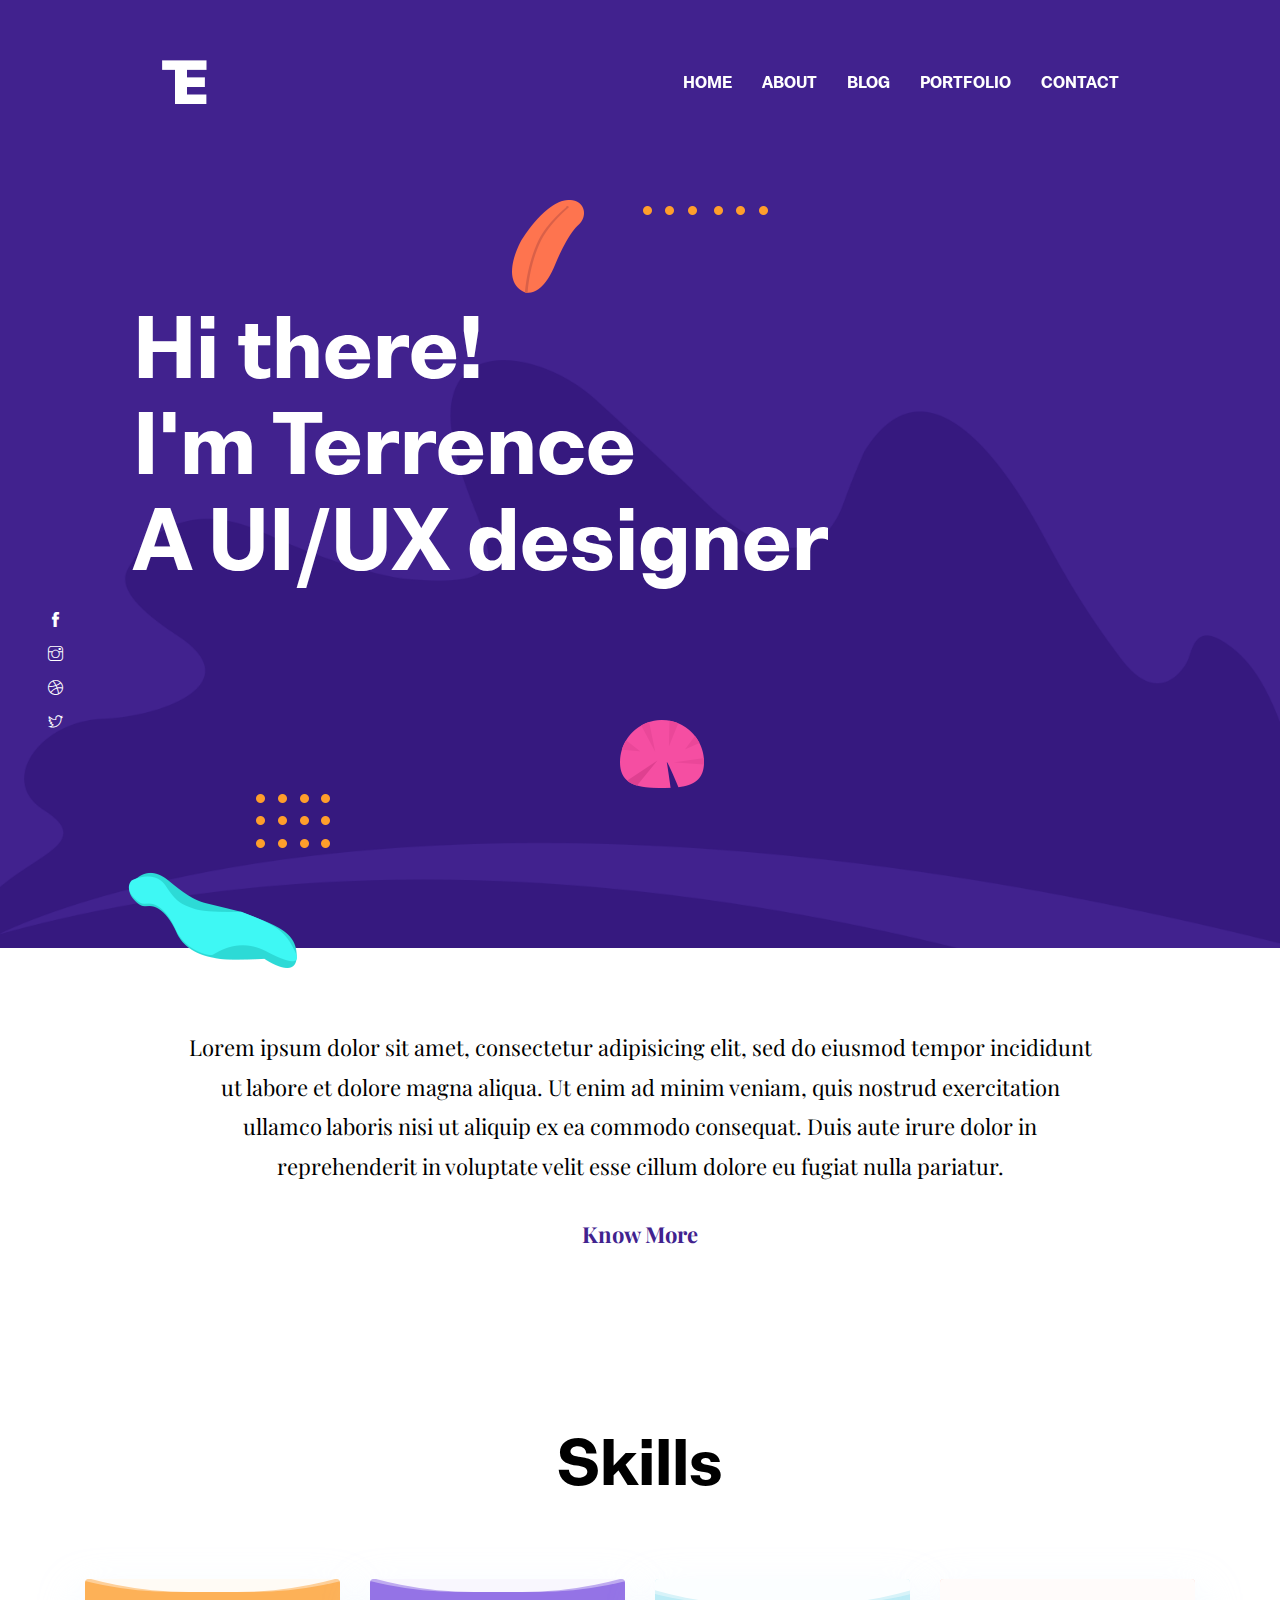
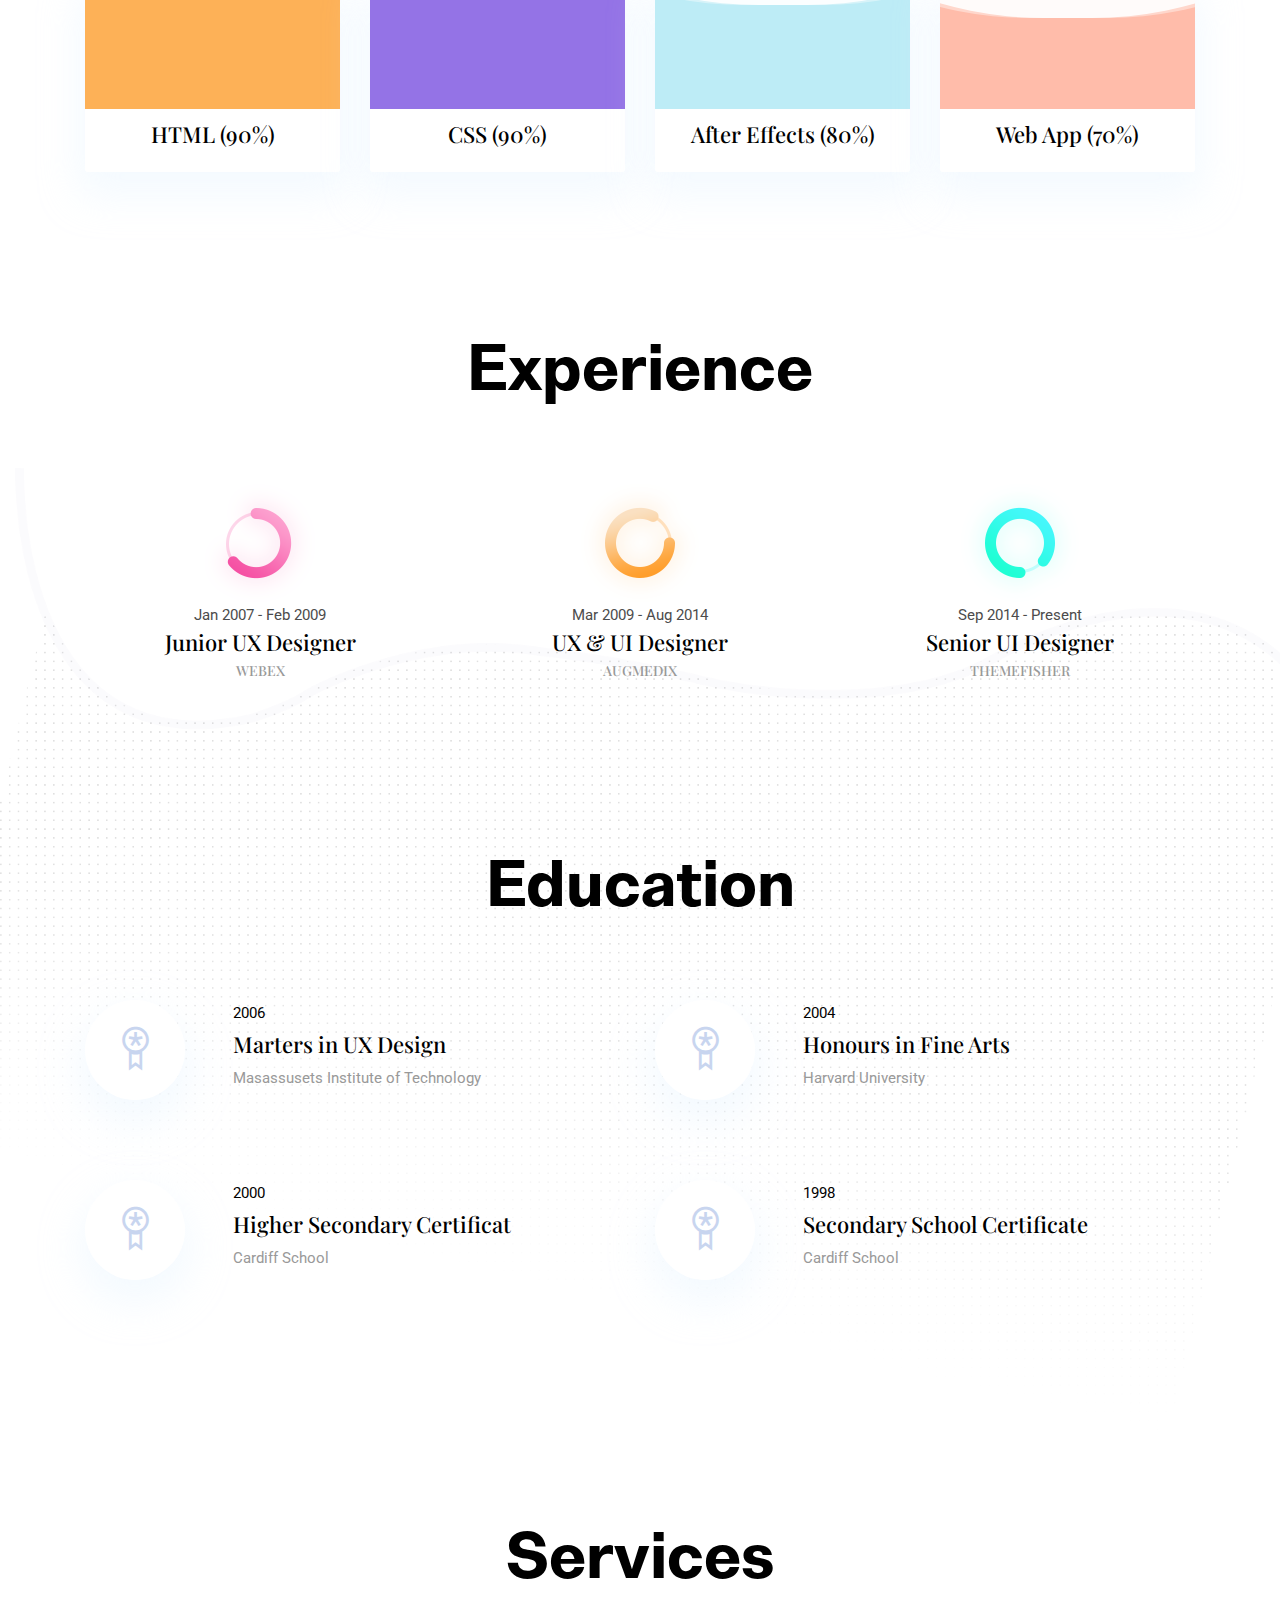
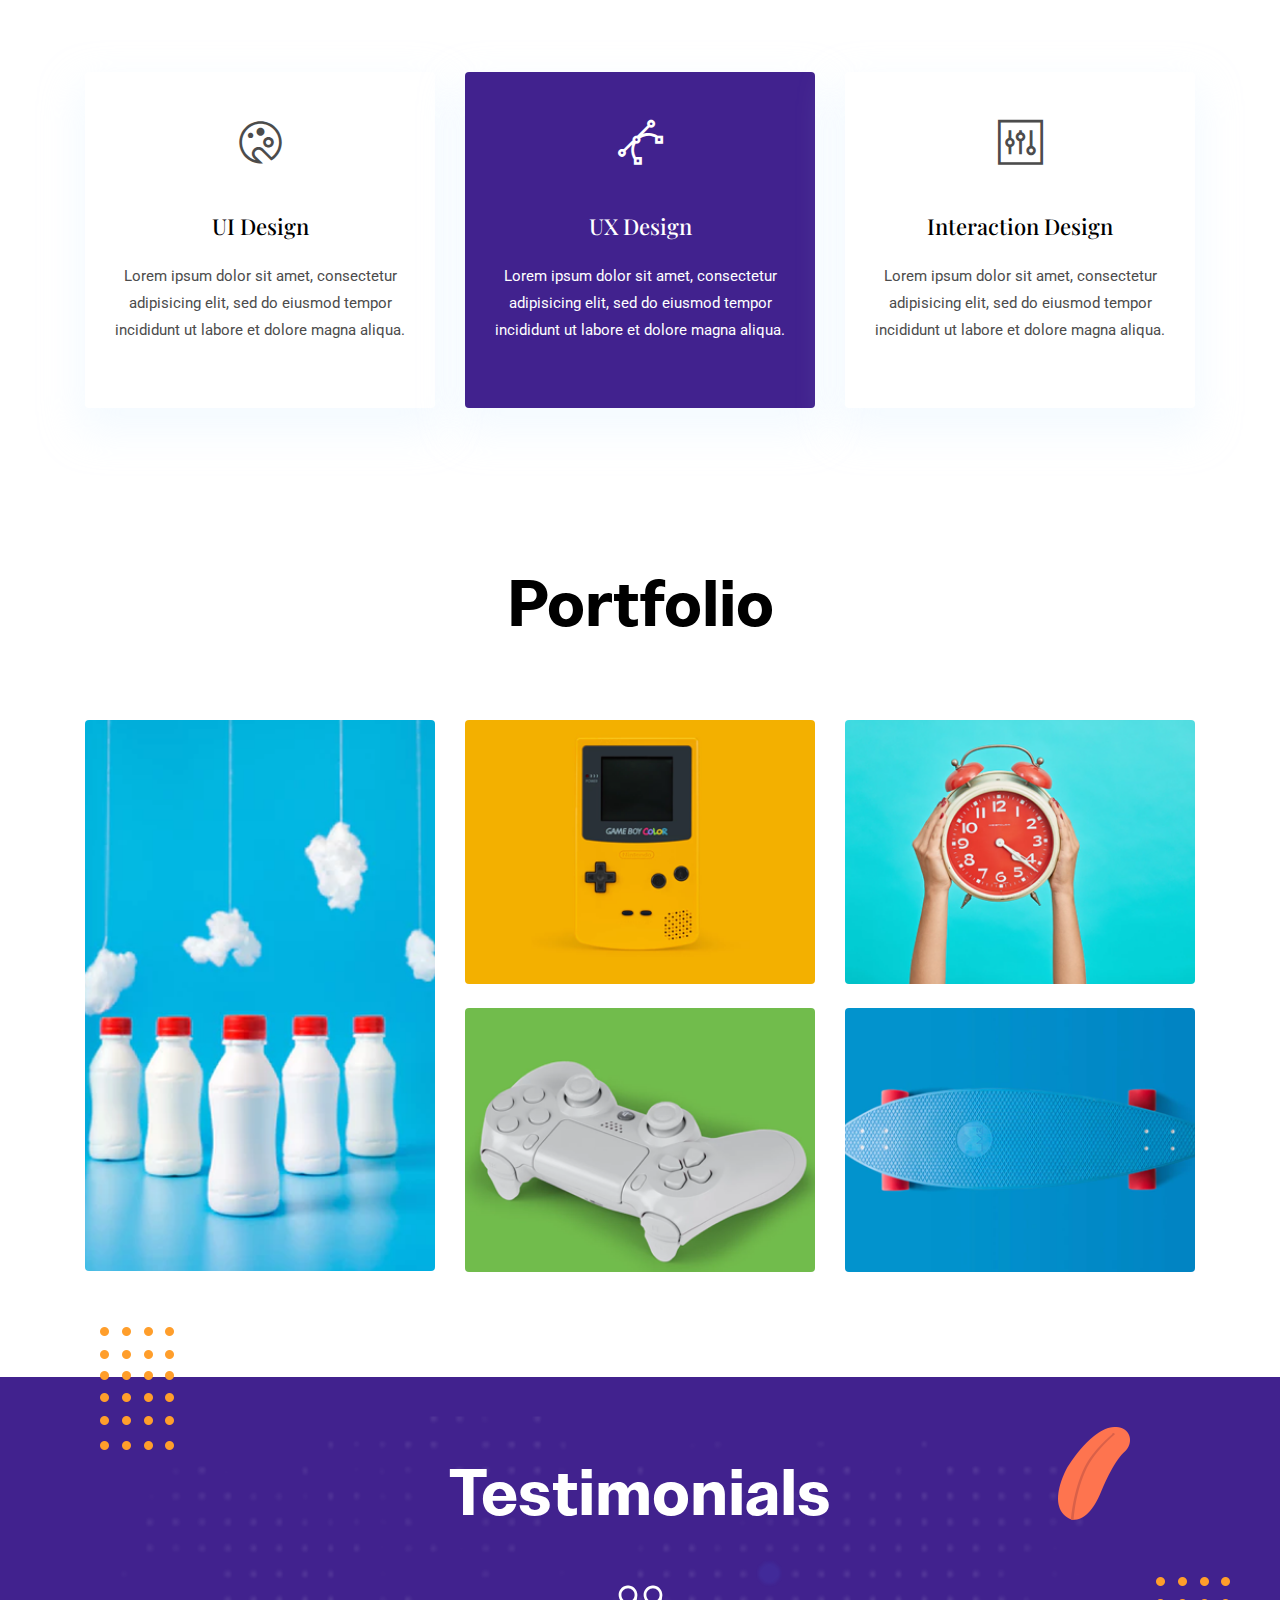
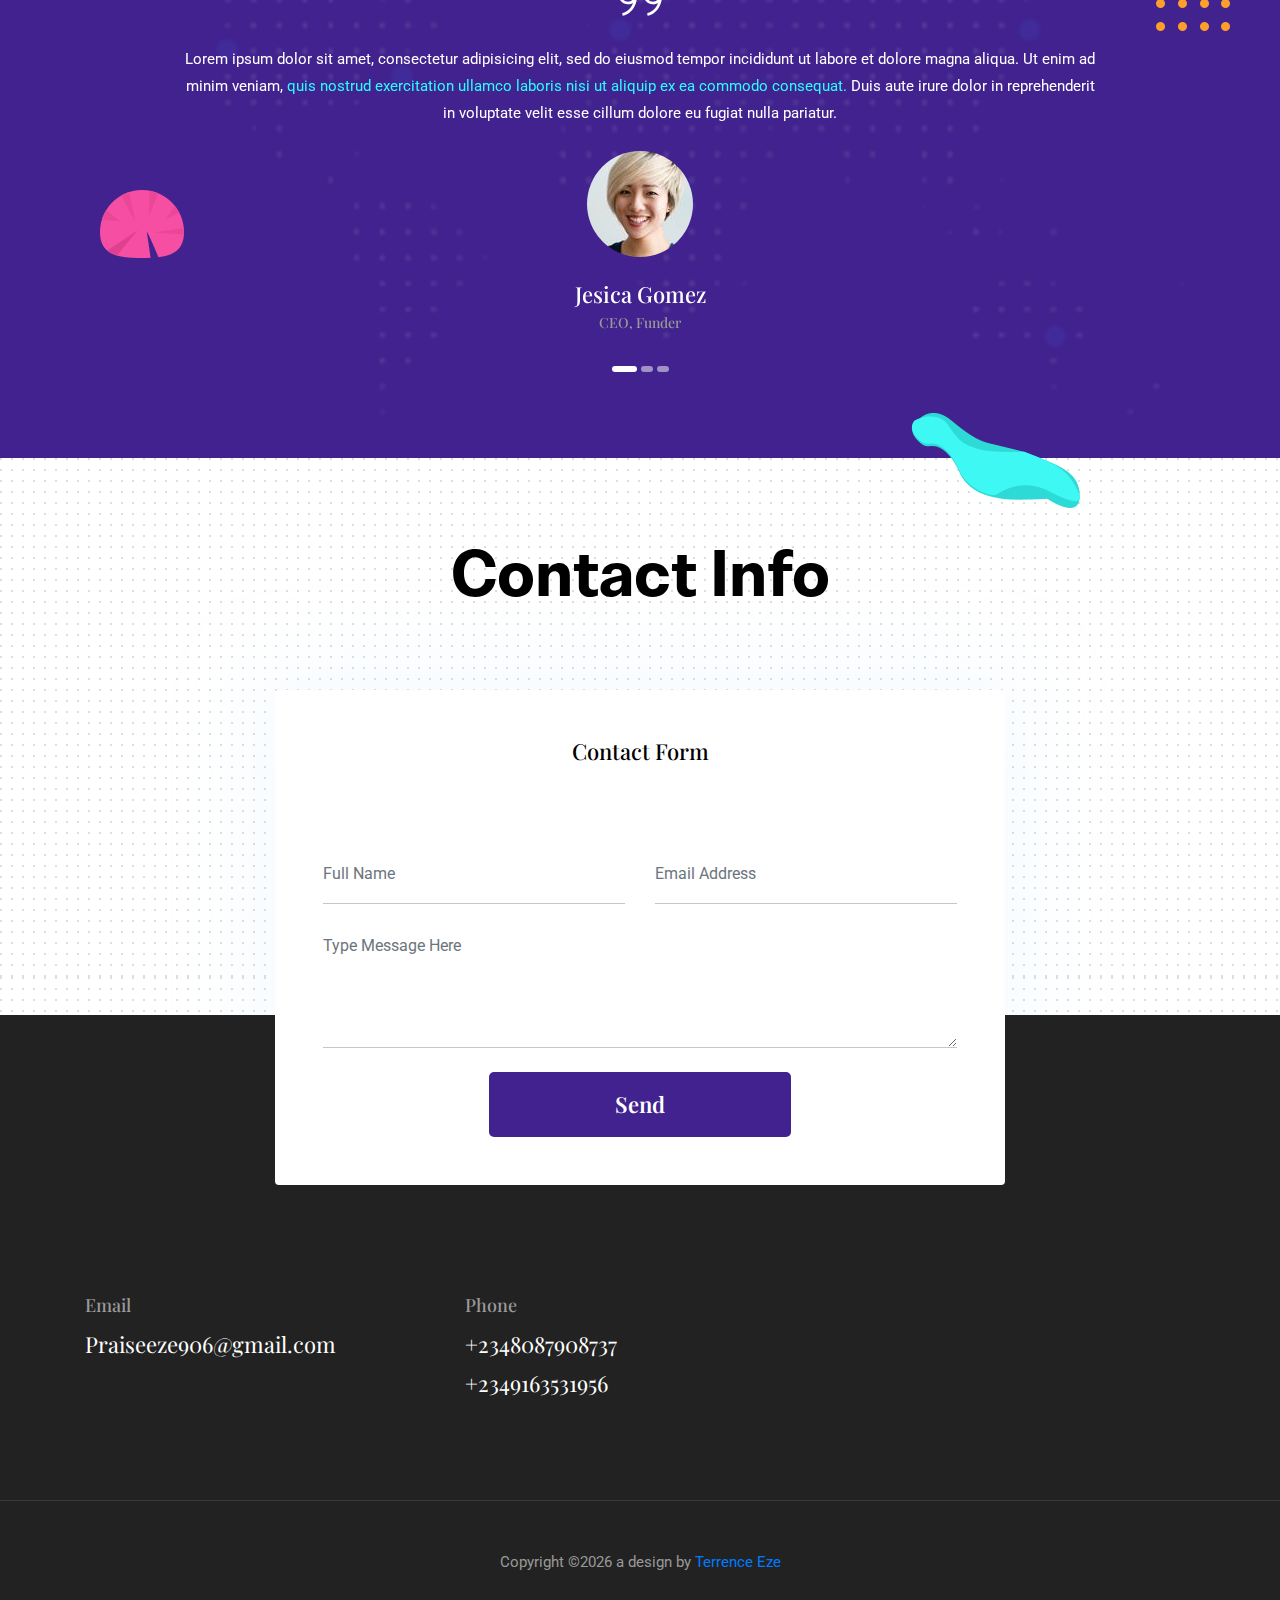
==== commit c495b4d3: "changed footer" ====
--- a/index.html
+++ b/index.html
@@ -431,87 +431,8 @@
   <img src="images/illustrations/leaf-pink-round.png" alt="bg-shape" class="img-fluid bg-shape-4">
   <img src="images/illustrations/leaf-cyan.png" alt="bg-shape" class="img-fluid bg-shape-5">
 </section>
-<!-- /testimonial -->
-
-<!-- client logo slider -->
-<section class="section pb-0">
-  <div class="container">
-    <div class="client-logo-slider d-flex align-items-center">
-      <a href="#" class="text-center d-block outline-0 p-4"><img class="d-unset img-fluid"
-          src="images/clients-logo/client-logo-1.png" alt="client-logo"></a>
-      <a href="#" class="text-center d-block outline-0 p-4"><img class="d-unset img-fluid"
-          src="images/clients-logo/client-logo-2.png" alt="client-logo"></a>
-      <a href="#" class="text-center d-block outline-0 p-4"><img class="d-unset img-fluid"
-          src="images/clients-logo/client-logo-3.png" alt="client-logo"></a>
-      <a href="#" class="text-center d-block outline-0 p-4"><img class="d-unset img-fluid"
-          src="images/clients-logo/client-logo-4.png" alt="client-logo"></a>
-      <a href="#" class="text-center d-block outline-0 p-4"><img class="d-unset img-fluid"
-          src="images/clients-logo/client-logo-5.png" alt="client-logo"></a>
-      <a href="#" class="text-center d-block outline-0 p-4"><img class="d-unset img-fluid"
-          src="images/clients-logo/client-logo-1.png" alt="client-logo"></a>
-      <a href="#" class="text-center d-block outline-0 p-4"><img class="d-unset img-fluid"
-          src="images/clients-logo/client-logo-2.png" alt="client-logo"></a>
-      <a href="#" class="text-center d-block outline-0 p-4"><img class="d-unset img-fluid"
-          src="images/clients-logo/client-logo-3.png" alt="client-logo"></a>
-      <a href="#" class="text-center d-block outline-0 p-4"><img class="d-unset img-fluid"
-          src="images/clients-logo/client-logo-4.png" alt="client-logo"></a>
-      <a href="#" class="text-center d-block outline-0 p-4"><img class="d-unset img-fluid"
-          src="images/clients-logo/client-logo-5.png" alt="client-logo"></a>
-    </div>
-  </div>
-</section>
-<!-- /client logo slider -->
-
-<!-- blog -->
-<section class="section">
-  <div class="container">
-    <div class="row">
-      <div class="col-12 text-center">
-        <h2 class="section-title">Blogs</h2>
-      </div>
-      <div class="col-lg-4 col-sm-6 mb-4 mb-lg-0">
-        <article class="card shadow">
-          <img class="rounded card-img-top" src="images/blog/post-3.jpg" alt="post-thumb">
-          <div class="card-body">
-            <h4 class="card-title"><a class="text-dark" href="blog-single.html">Amazon increase income 1.5 Million</a>
-            </h4>
-            <p class="cars-text">Lorem ipsum dolor sit amet, consectetur adipisicing elit, sed do eiusmod tempor
-              incididunt ut labore et
-              dolore magna aliqua.</p>
-            <a href="blog-single.html" class="btn btn-xs btn-primary">Read More</a>
-          </div>
-        </article>
-      </div>
-      <div class="col-lg-4 col-sm-6 mb-4 mb-lg-0">
-        <article class="card shadow">
-          <img class="rounded card-img-top" src="images/blog/post-4.jpg" alt="post-thumb">
-          <div class="card-body">
-            <h4 class="card-title"><a class="text-dark" href="blog-single.html">Amazon increase income 1.5 Million</a>
-            </h4>
-            <p class="cars-text">Lorem ipsum dolor sit amet, consectetur adipisicing elit, sed do eiusmod tempor
-              incididunt ut labore et
-              dolore magna aliqua.</p>
-            <a href="blog-single.html" class="btn btn-xs btn-primary">Read More</a>
-          </div>
-        </article>
-      </div>
-      <div class="col-lg-4 col-sm-6 mb-4 mb-lg-0">
-        <article class="card shadow">
-          <img class="rounded card-img-top" src="images/blog/post-2.jpg" alt="post-thumb">
-          <div class="card-body">
-            <h4 class="card-title"><a class="text-dark" href="blog-single.html">Amazon increase income 1.5 Million</a>
-            </h4>
-            <p class="cars-text">Lorem ipsum dolor sit amet, consectetur adipisicing elit, sed do eiusmod tempor
-              incididunt ut labore et
-              dolore magna aliqua.</p>
-            <a href="blog-single.html" class="btn btn-xs btn-primary">Read More</a>
-          </div>
-        </article>
-      </div>
-    </div>
-  </div>
-</section>
-<!-- /blog -->
+
+
 
 <!-- contact -->
 <section class="section section-on-footer" data-background="images/backgrounds/bg-dots.png">
@@ -552,16 +473,16 @@
       <div class="row">
         <div class="col-md-4">
           <h5 class="text-light">Email</h5>
-          <p class="text-white paragraph-lg font-secondary">steve.fruits@email.com</p>
+          <p class="text-white paragraph-lg font-secondary">Praiseeze906@gmail.com</p>
         </div>
         <div class="col-md-4">
           <h5 class="text-light">Phone</h5>
-          <p class="text-white paragraph-lg font-secondary">+880 2544 658 256</p>
-        </div>
-        <div class="col-md-4">
+          <p class="text-white paragraph-lg font-secondary">+2348087908737 <br> +2349163531956</p>
+        </div>
+        <!-- <div class="col-md-4">
           <h5 class="text-light">Address</h5>
-          <p class="text-white paragraph-lg font-secondary">125/A, CA Commercial Area, California, USA</p>
-        </div>
+          <p class="text-white paragraph-lg font-secondary">This is probably where I should put my address, but nah.</p>
+        </div> -->
       </div>
     </div>
   </div>
@@ -569,7 +490,7 @@
     <p class="mb-0 text-light">Copyright ©<script>
         var CurrentYear = new Date().getFullYear()
         document.write(CurrentYear)
-      </script> a theme by <a href="themefisher.com">themefisher.com</a></p>
+      </script> a design by <a href="themefisher.com">Terrence Eze</a></p>
   </div>
 </footer>
 <!-- /footer -->
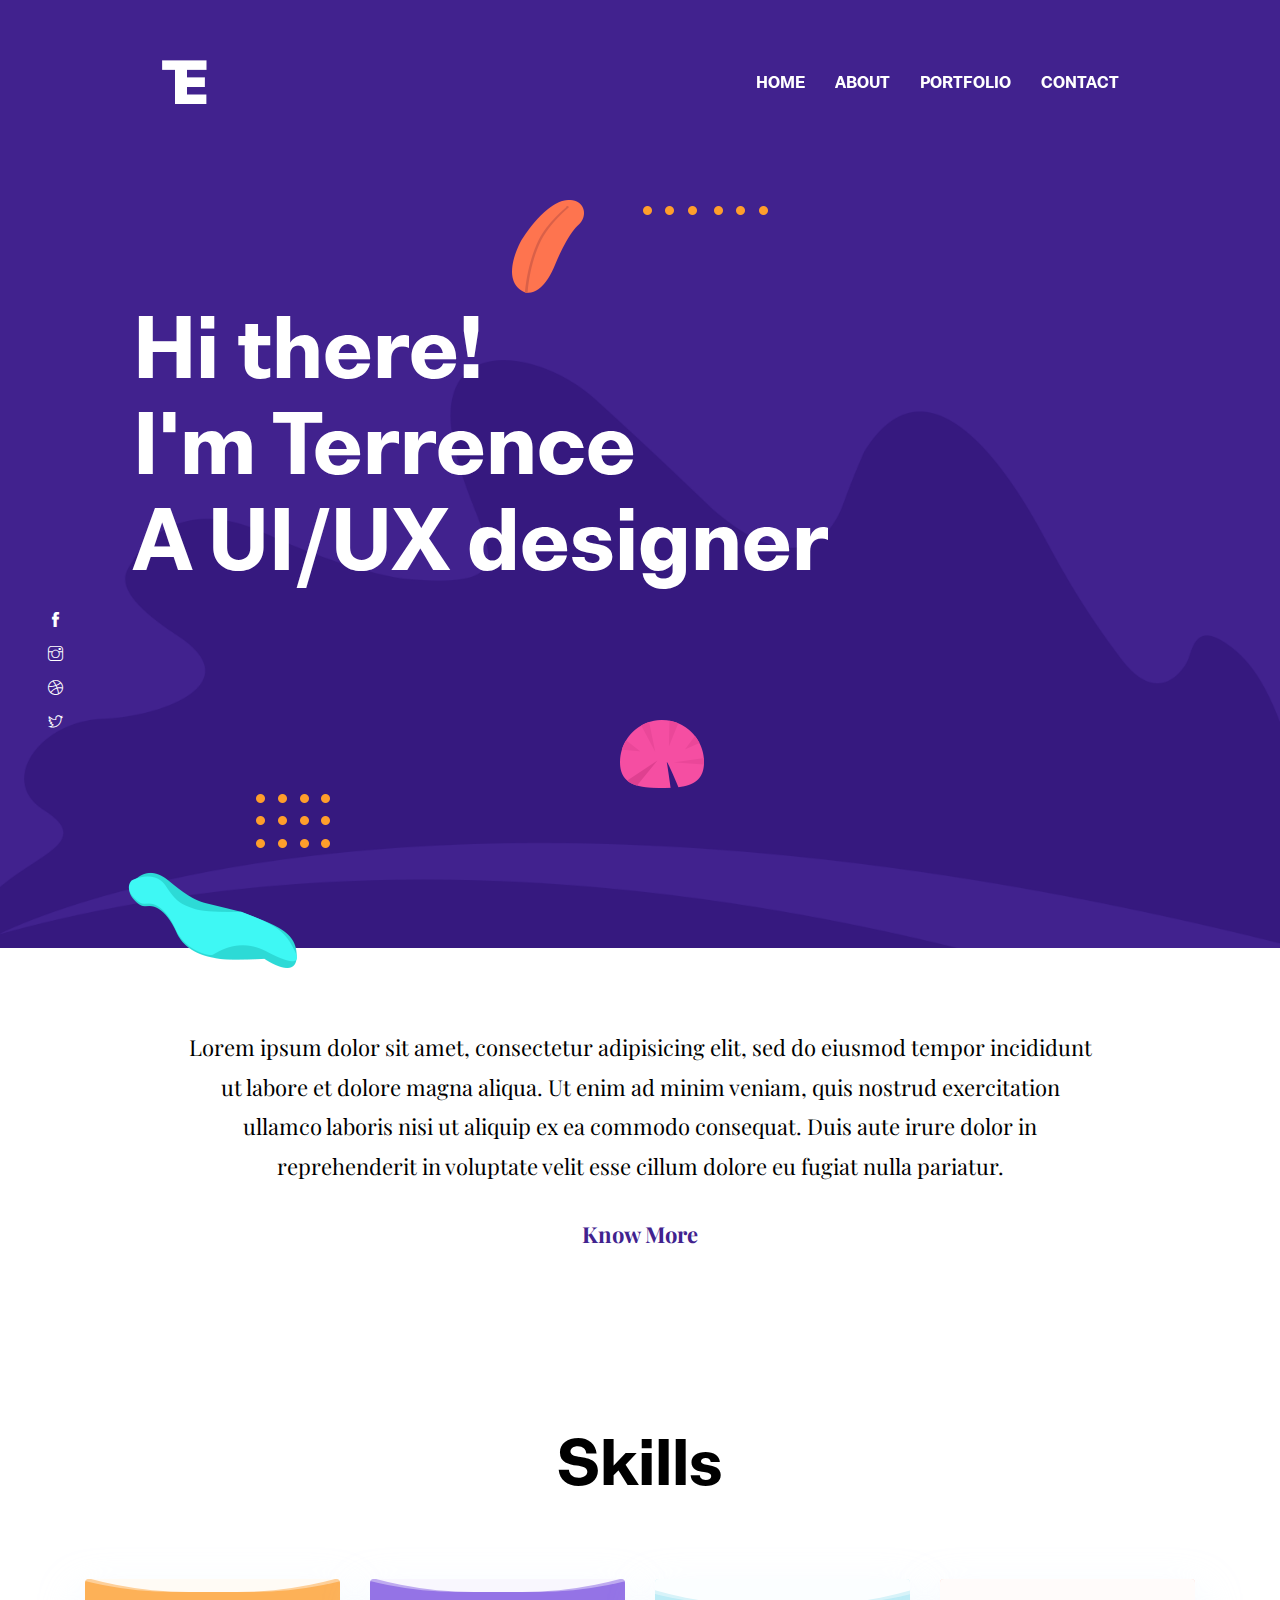
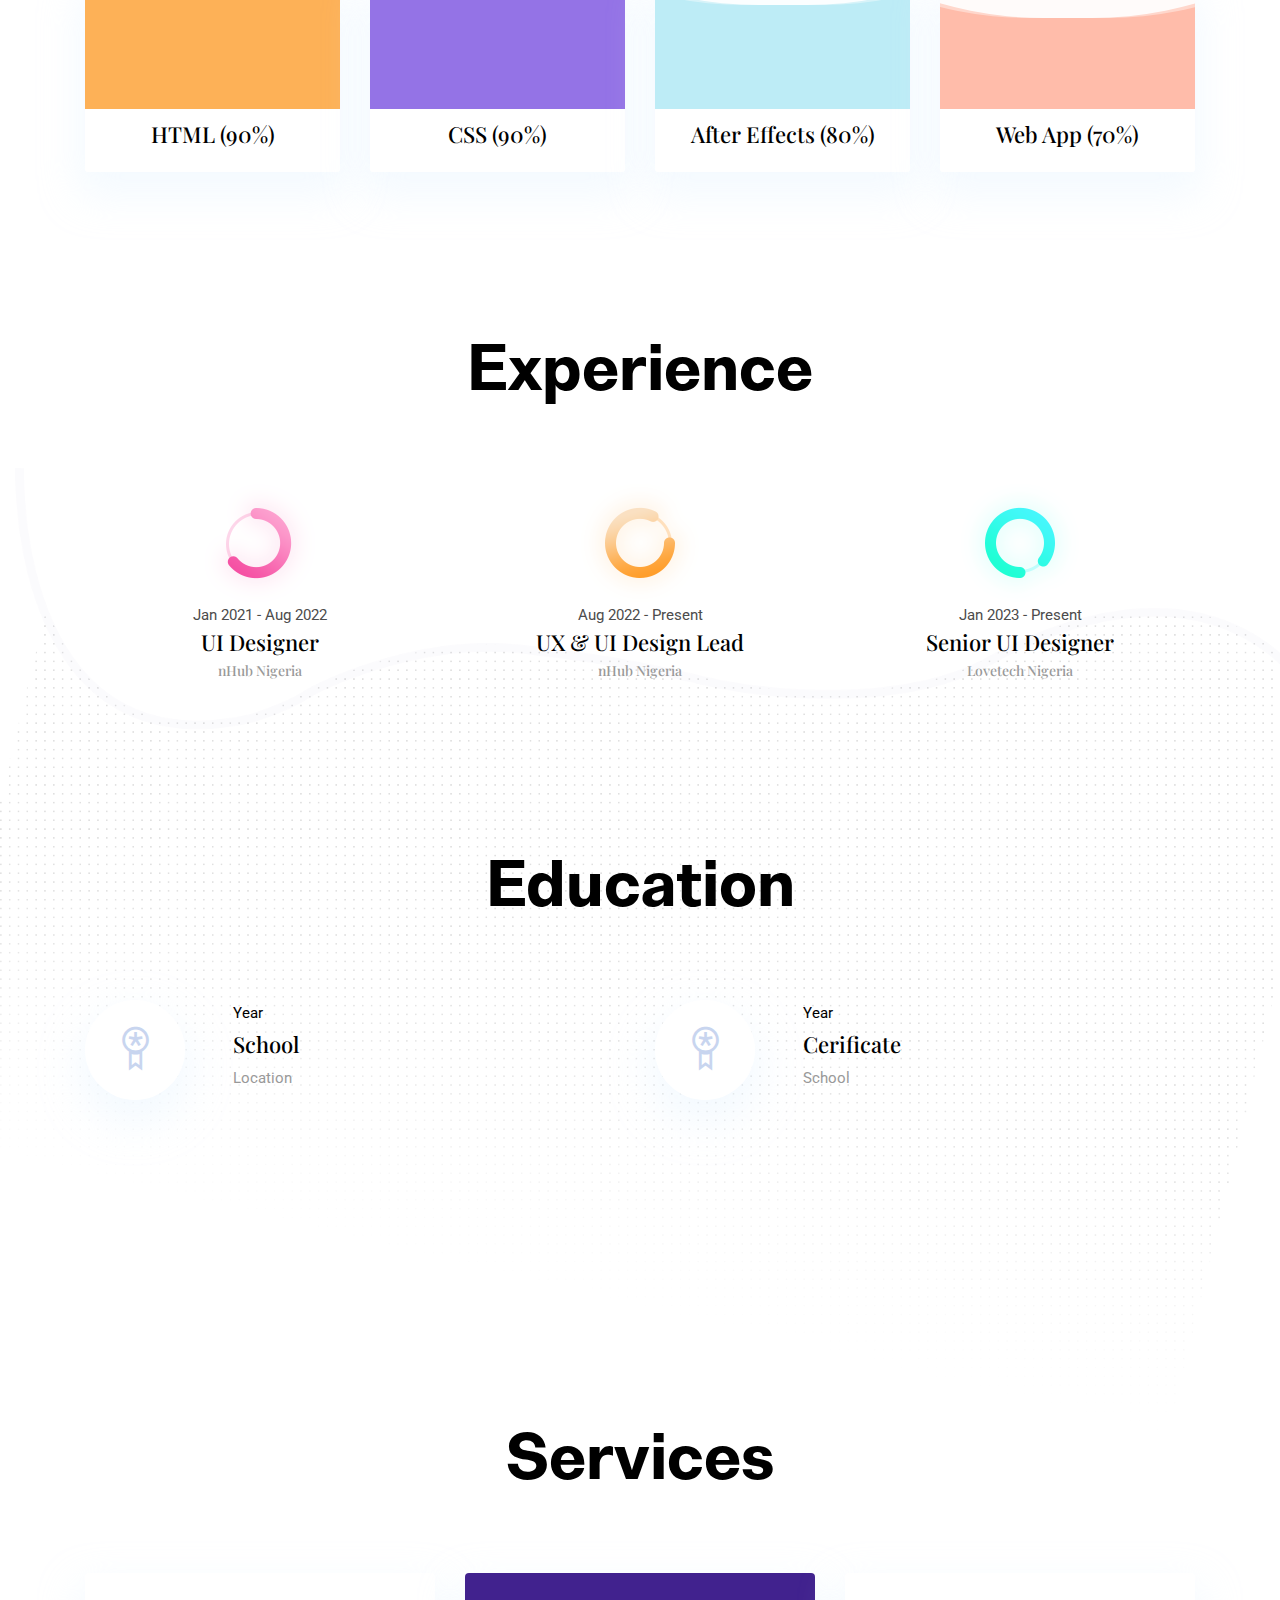
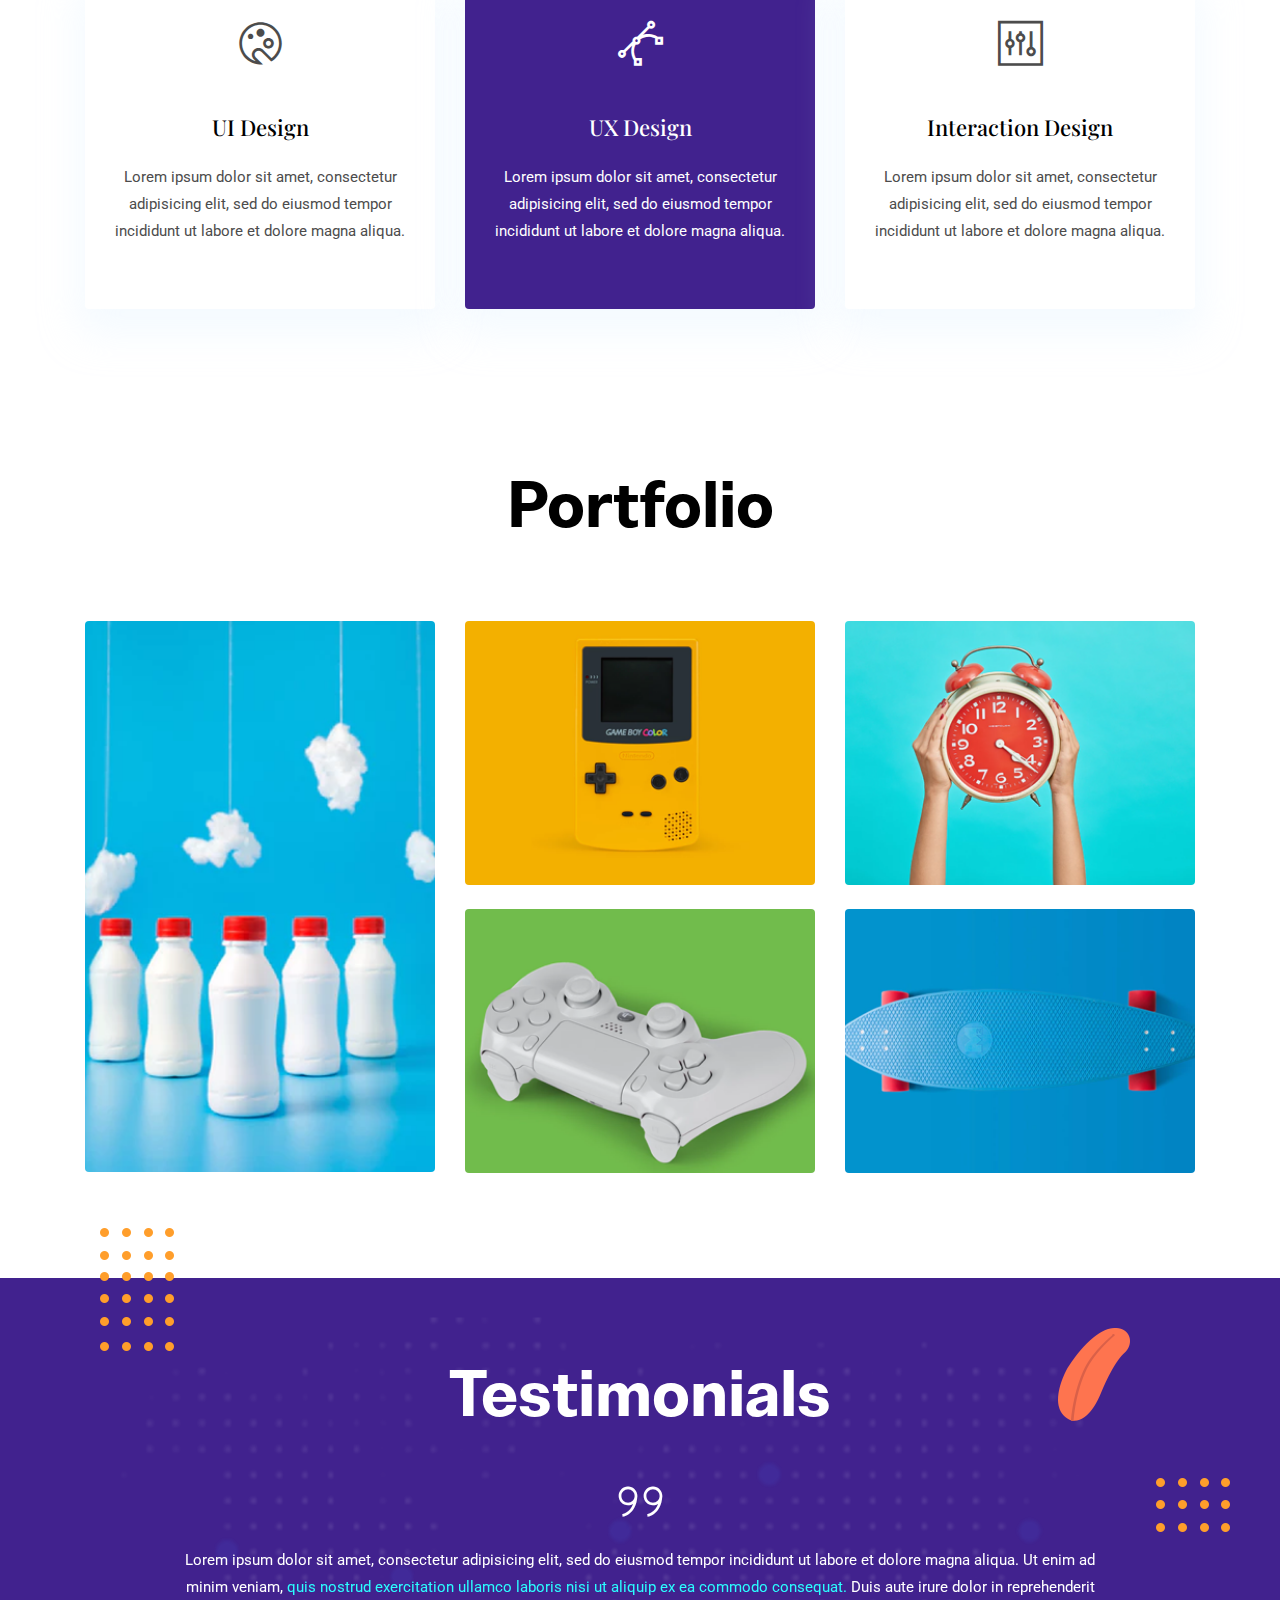
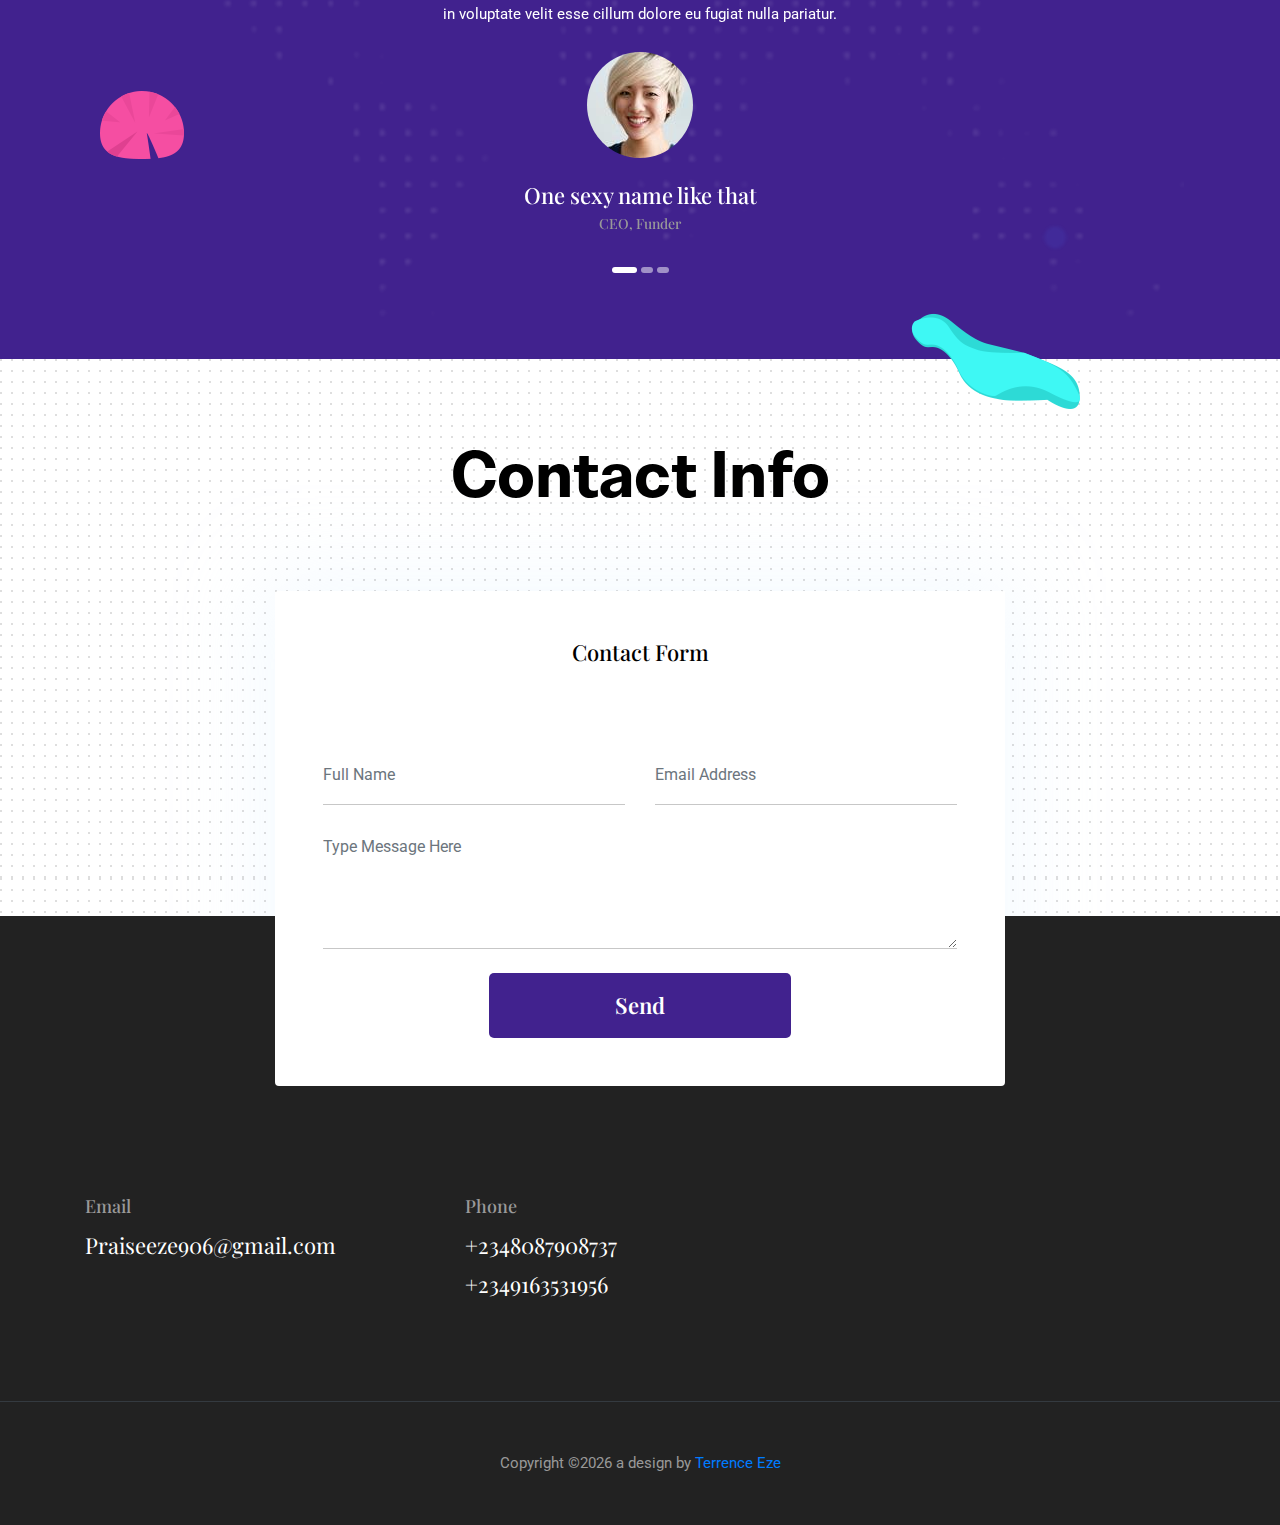
==== commit 216cf53d: "removed and added" ====
--- a/index.html
+++ b/index.html
@@ -3,7 +3,7 @@
 
 <head>
   <meta charset="utf-8">
-  <title>Portfolio Template</title>
+  <title>Portfolio By Terrence</title>
 
   <!-- mobile responsive meta -->
   <meta name="viewport" content="width=device-width, initial-scale=1">
@@ -49,7 +49,7 @@
           <a class="nav-link" href="about.html">about</a>
         </li>
         <li class="nav-item">
-          <a class="nav-link" href="blog.html">Blog</a>
+          <!-- <a class="nav-link" href="blog.html">Blog</a> -->
         </li>
         <li class="nav-item">
           <a class="nav-link" href="portfolio.html">Portfolio</a>
@@ -183,21 +183,21 @@
       </div>
       <div class="col-lg-3 col-md-4 text-center">
         <img src="images/experience/icon-1.png" alt="icon">
-        <p class="mb-0">Jan 2007 - Feb 2009</p>
-        <h4>Junior UX Designer</h4>
-        <h6 class="text-light">WEBEX</h6>
+        <p class="mb-0">Jan 2021 - Aug 2022</p>
+        <h4>UI Designer</h4>
+        <h6 class="text-light">nHub Nigeria</h6>
       </div>
       <div class="col-lg-3 col-md-4 text-center">
         <img src="images/experience/icon-2.png" alt="icon">
-        <p class="mb-0">Mar 2009 - Aug 2014</p>
-        <h4>UX & UI Designer</h4>
-        <h6 class="text-light">AUGMEDIX</h6>
+        <p class="mb-0">Aug 2022 - Present</p>
+        <h4>UX & UI Design Lead</h4>
+        <h6 class="text-light">nHub Nigeria</h6>
       </div>
       <div class="col-lg-3 col-md-4 text-center">
         <img src="images/experience/icon-3.png" alt="icon">
-        <p class="mb-0">Sep 2014 - Present</p>
+        <p class="mb-0">Jan 2023 - Present</p>
         <h4>Senior UI Designer</h4>
-        <h6 class="text-light">THEMEFISHER</h6>
+        <h6 class="text-light">Lovetech Nigeria</h6>
       </div>
     </div>
   </div>
@@ -217,9 +217,9 @@
             <i class="ti-medall icon icon-light icon-bg bg-white shadow rounded-circle d-block"></i>
           </div>
           <div>
-            <p class="text-dark mb-1">2006</p>
-            <h4>Marters in UX Design</h4>
-            <p class="mb-0 text-light">Masassusets Institute of Technology</p>
+            <p class="text-dark mb-1">Year</p>
+            <h4>School</h4>
+            <p class="mb-0 text-light">Location</p>
           </div>
         </div>
       </div>
@@ -229,34 +229,34 @@
             <i class="ti-medall icon icon-light icon-bg bg-white shadow rounded-circle d-block"></i>
           </div>
           <div>
-            <p class="text-dark mb-1">2004</p>
-            <h4>Honours in Fine Arts</h4>
-            <p class="mb-0 text-light">Harvard University</p>
+            <p class="text-dark mb-1">Year</p>
+            <h4>Cerificate</h4>
+            <p class="mb-0 text-light">School</p>
           </div>
         </div>
       </div>
       <div class="col-lg-6 col-md-6 mb-80">
         <div class="d-flex">
           <div class="mr-lg-5 mr-3">
-            <i class="ti-medall icon icon-light icon-bg bg-white shadow rounded-circle d-block"></i>
-          </div>
-          <div>
+            <!-- <i class="ti-medall icon icon-light icon-bg bg-white shadow rounded-circle d-block"></i> -->
+          </div>
+          <!-- <div>
             <p class="text-dark mb-1">2000</p>
             <h4>Higher Secondary Certificat</h4>
             <p class="mb-0 text-light">Cardiff School</p>
-          </div>
+          </div> -->
         </div>
       </div>
       <div class="col-lg-6 col-md-6 mb-80">
         <div class="d-flex">
           <div class="mr-lg-5 mr-3">
-            <i class="ti-medall icon icon-light icon-bg bg-white shadow rounded-circle d-block"></i>
-          </div>
-          <div>
+            <!-- <i class="ti-medall icon icon-light icon-bg bg-white shadow rounded-circle d-block"></i> -->
+          </div>
+          <!-- <div>
             <p class="text-dark mb-1">1998</p>
             <h4>Secondary School Certificate</h4>
             <p class="mb-0 text-light">Cardiff School</p>
-          </div>
+          </div> -->
         </div>
       </div>
     </div>
@@ -389,7 +389,7 @@
             in voluptate velit esse cillum dolore eu fugiat nulla pariatur.</p>
           <img class="img-fluid rounded-circle mb-4 d-inline-block" src="images/testimonial/client-1.png"
             alt="client-image">
-          <h4 class="text-white">Jesica Gomez</h4>
+          <h4 class="text-white">One sexy name like that</h4>
           <h6 class="text-light mb-4">CEO, Funder</h6>
         </div>
         <!-- slider-item -->
@@ -403,7 +403,7 @@
             esse cillum dolore eu fugiat nulla pariatur.</p>
           <img class="img-fluid rounded-circle mb-4 d-inline-block" src="images/testimonial/client-1.png"
             alt="client-image">
-          <h4 class="text-white">Jesica Gomez</h4>
+          <h4 class="text-white">One sexy name like that</h4>
           <h6 class="text-light mb-4">CEO, Funder</h6>
         </div>
         <!-- slider-item -->
@@ -417,7 +417,7 @@
             esse cillum dolore eu fugiat nulla pariatur.</p>
           <img class="img-fluid rounded-circle mb-4 d-inline-block" src="images/testimonial/client-1.png"
             alt="client-image">
-          <h4 class="text-white">Jesica Gomez</h4>
+          <h4 class="text-white">One sexy name like that</h4>
           <h6 class="text-light mb-4">CEO, Funder</h6>
         </div>
       </div>
@@ -490,7 +490,7 @@
     <p class="mb-0 text-light">Copyright ©<script>
         var CurrentYear = new Date().getFullYear()
         document.write(CurrentYear)
-      </script> a design by <a href="themefisher.com">Terrence Eze</a></p>
+      </script> a design by <a href="#">Terrence Eze</a></p>
   </div>
 </footer>
 <!-- /footer -->
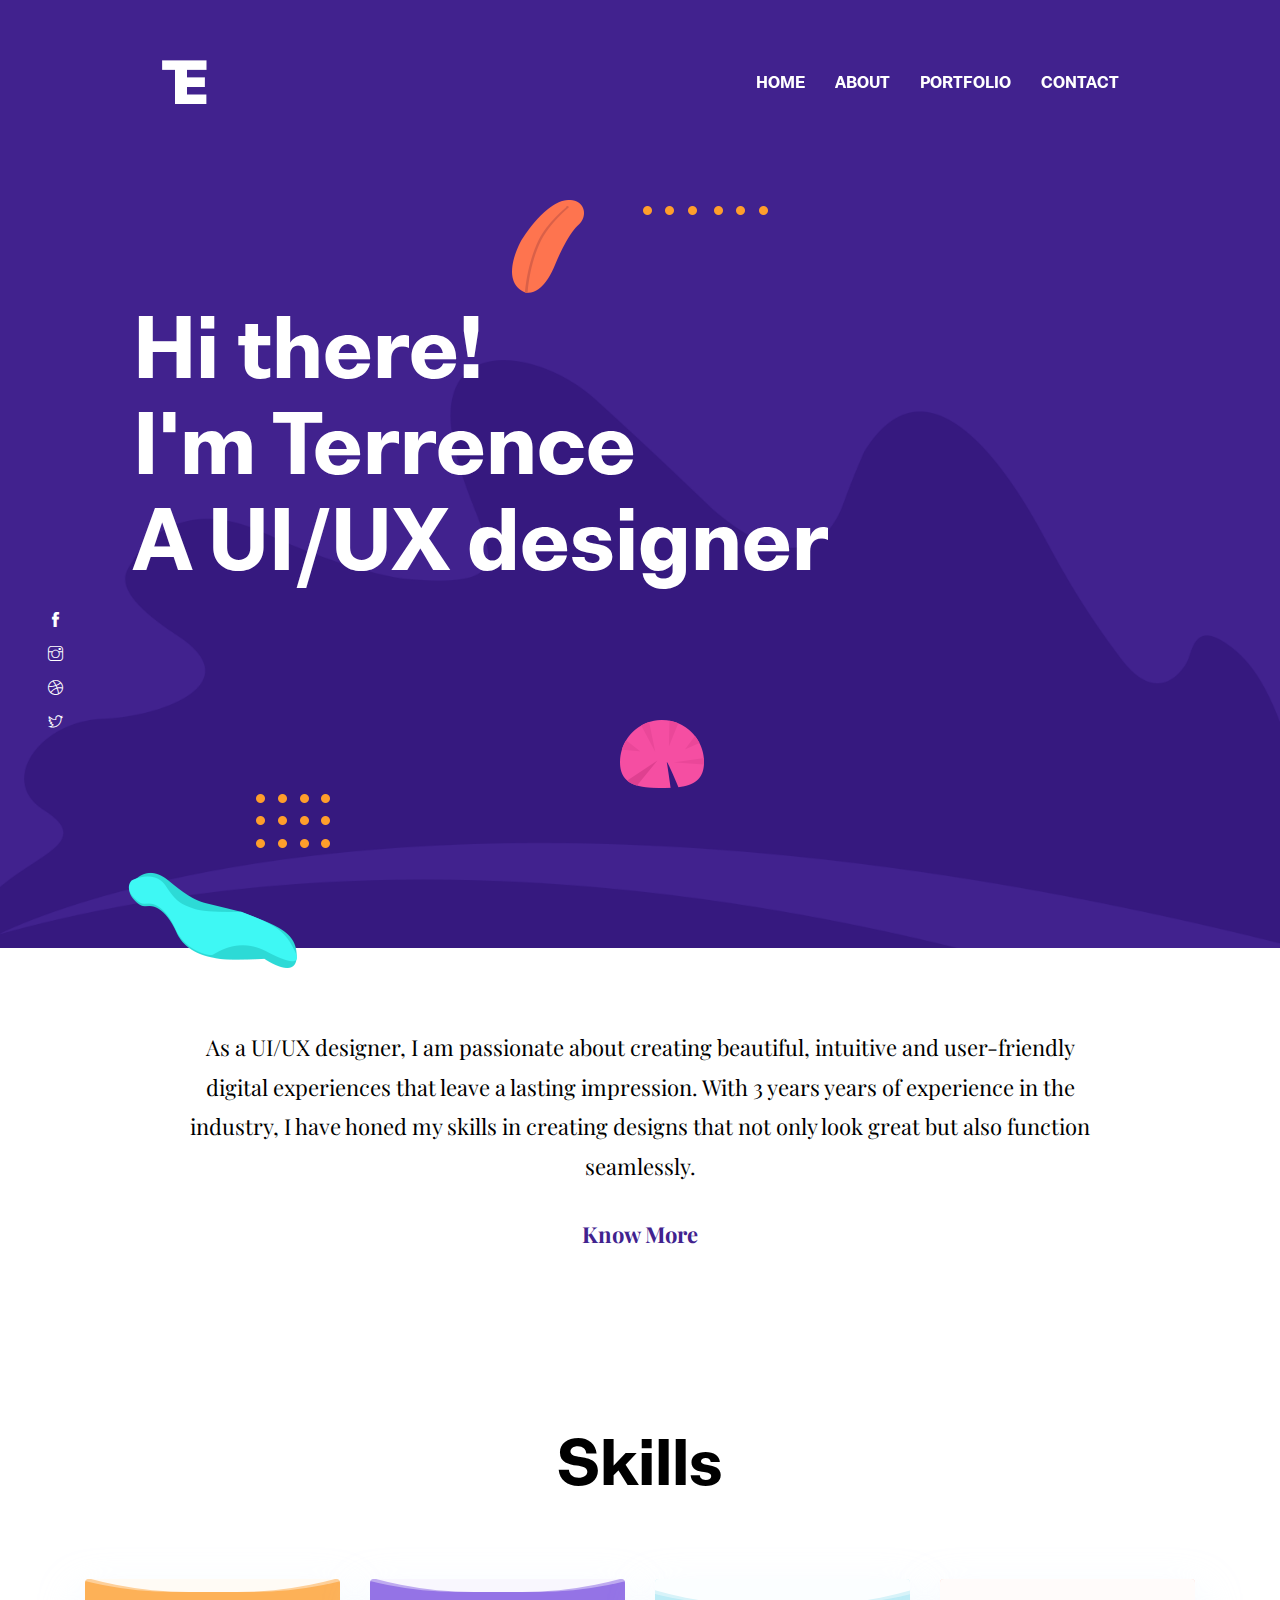
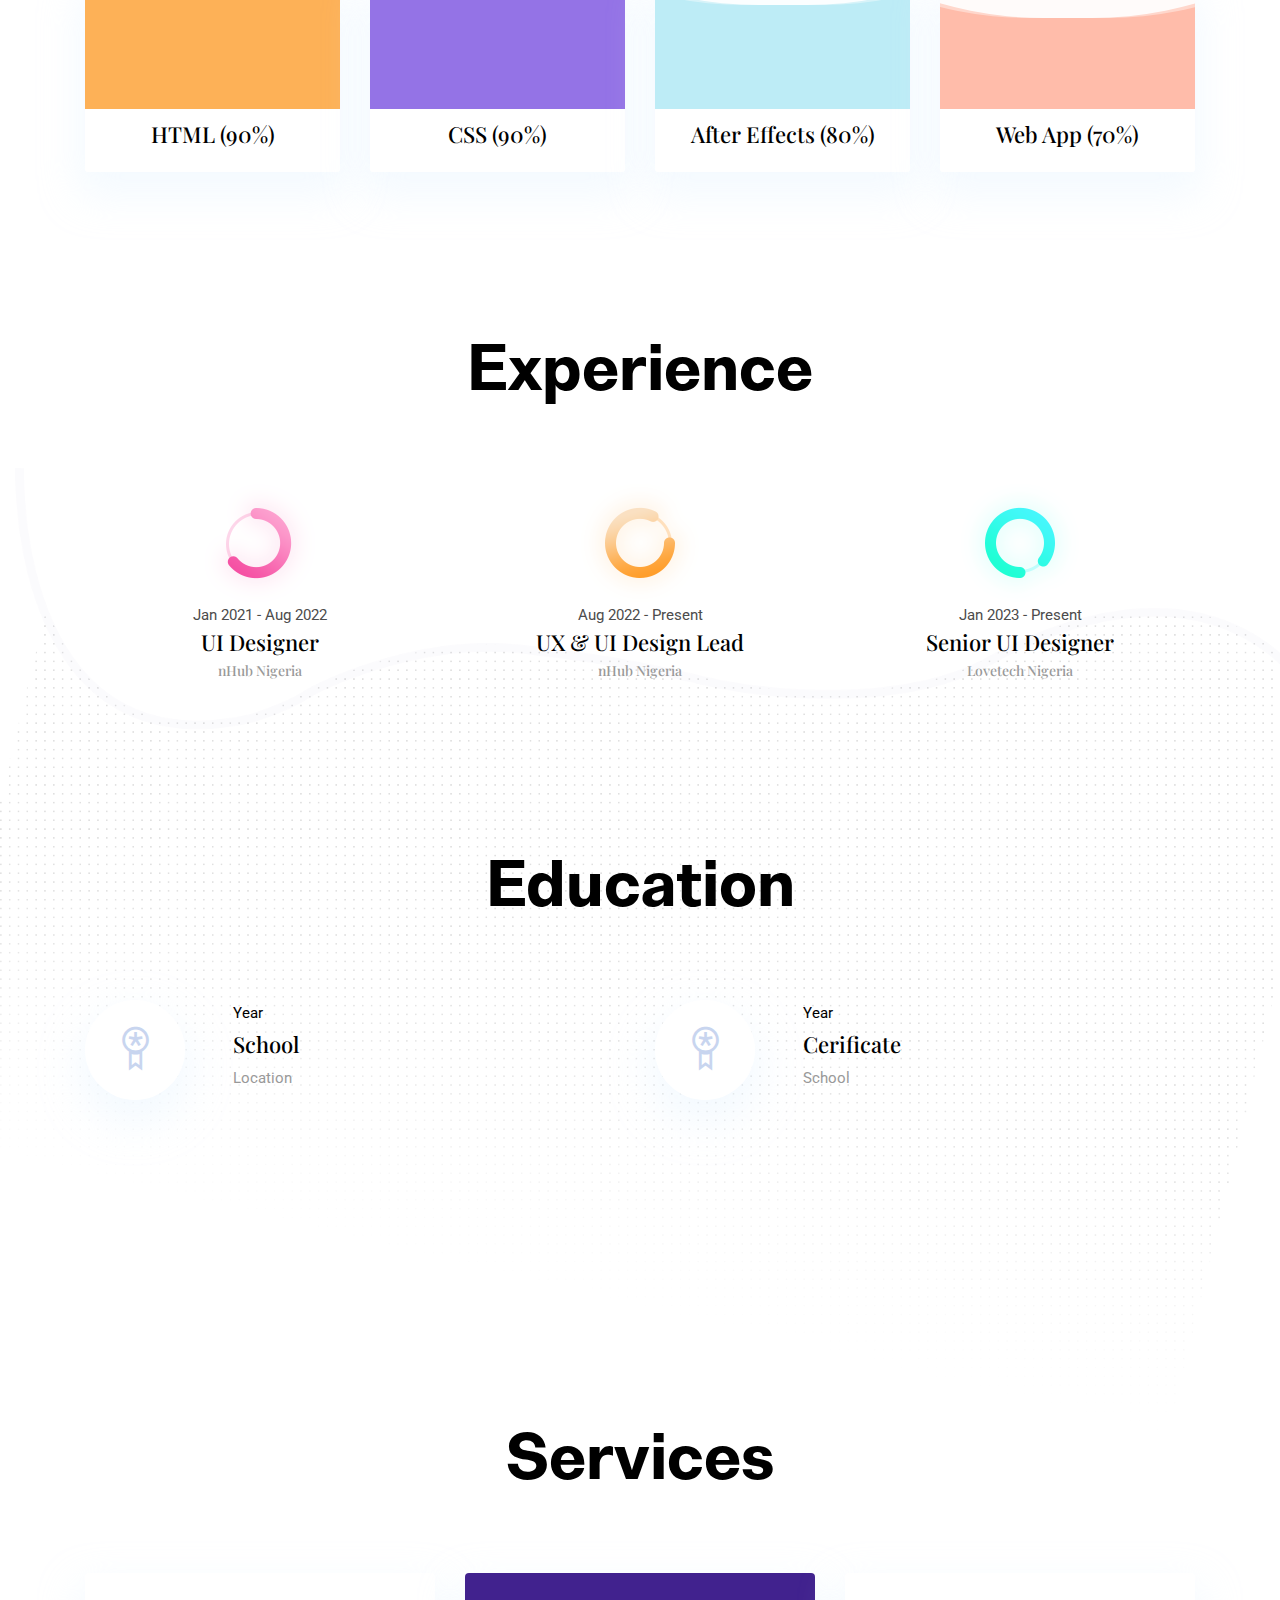
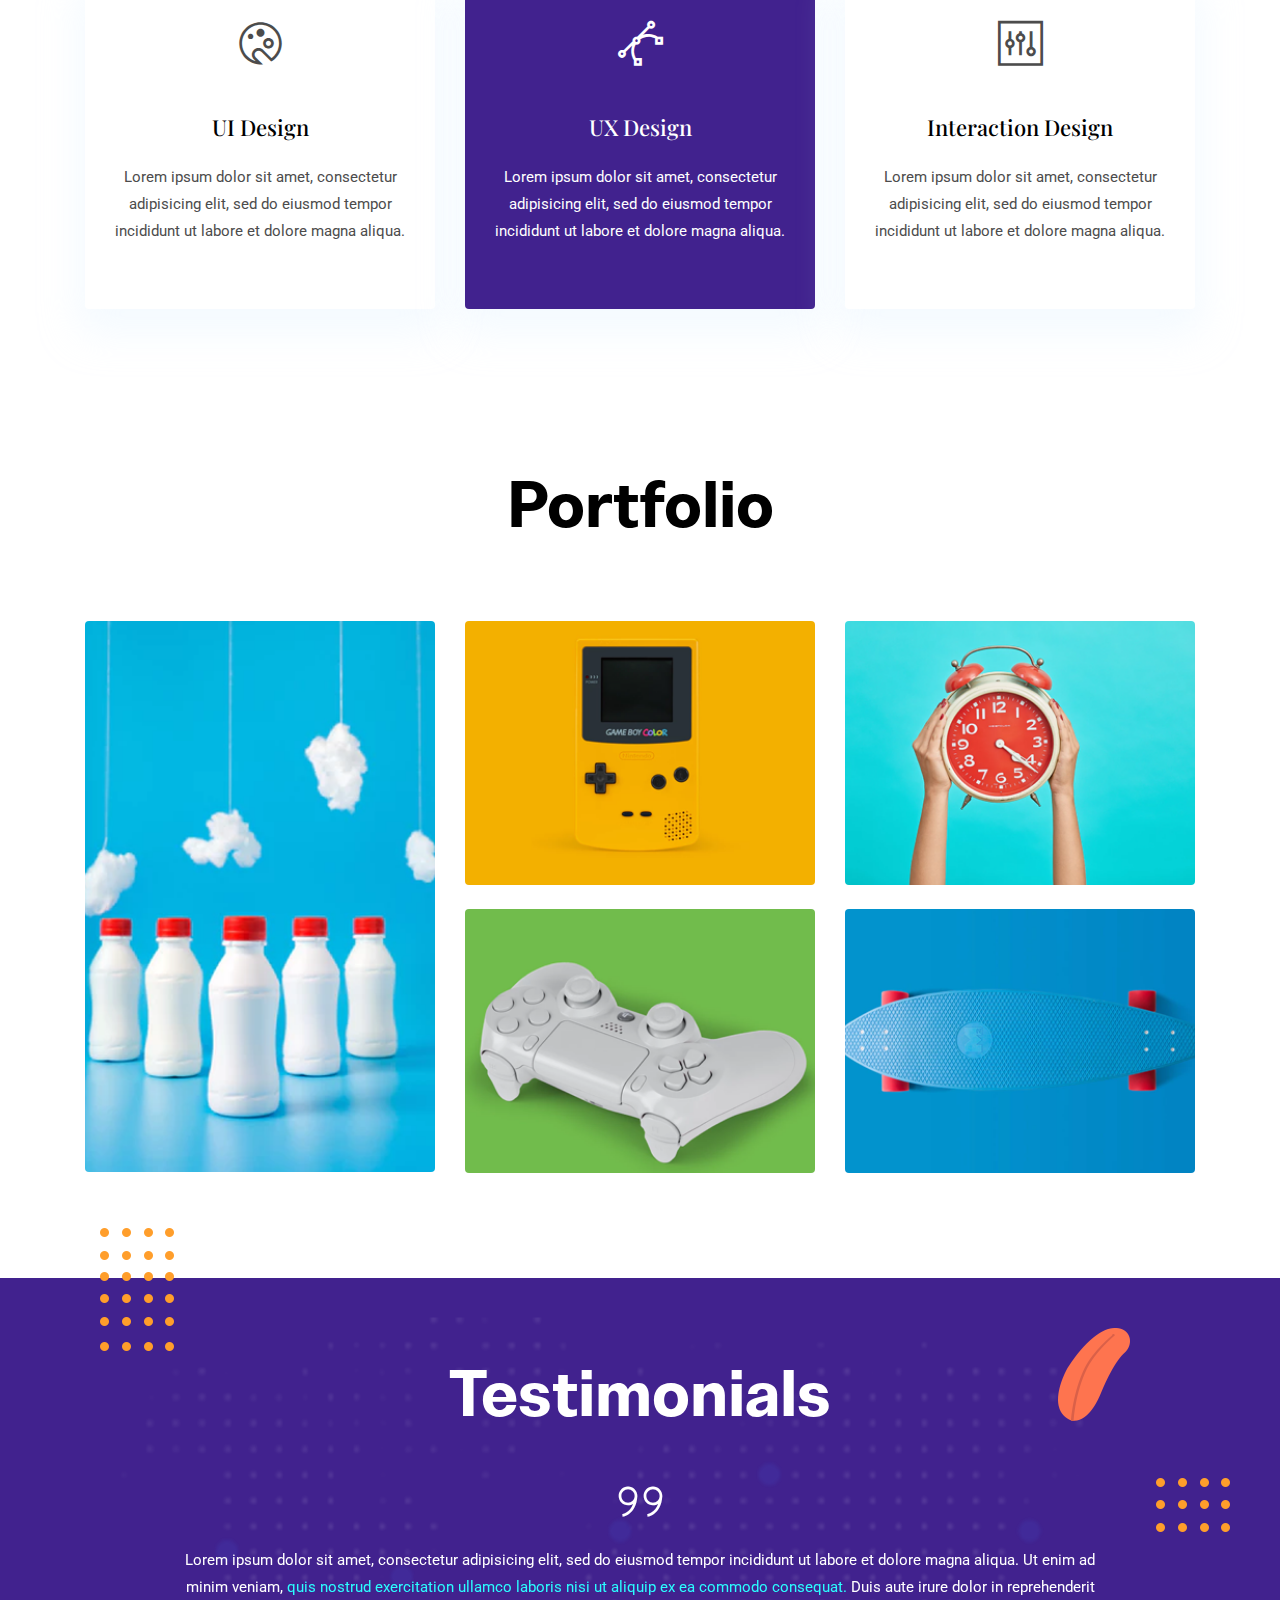
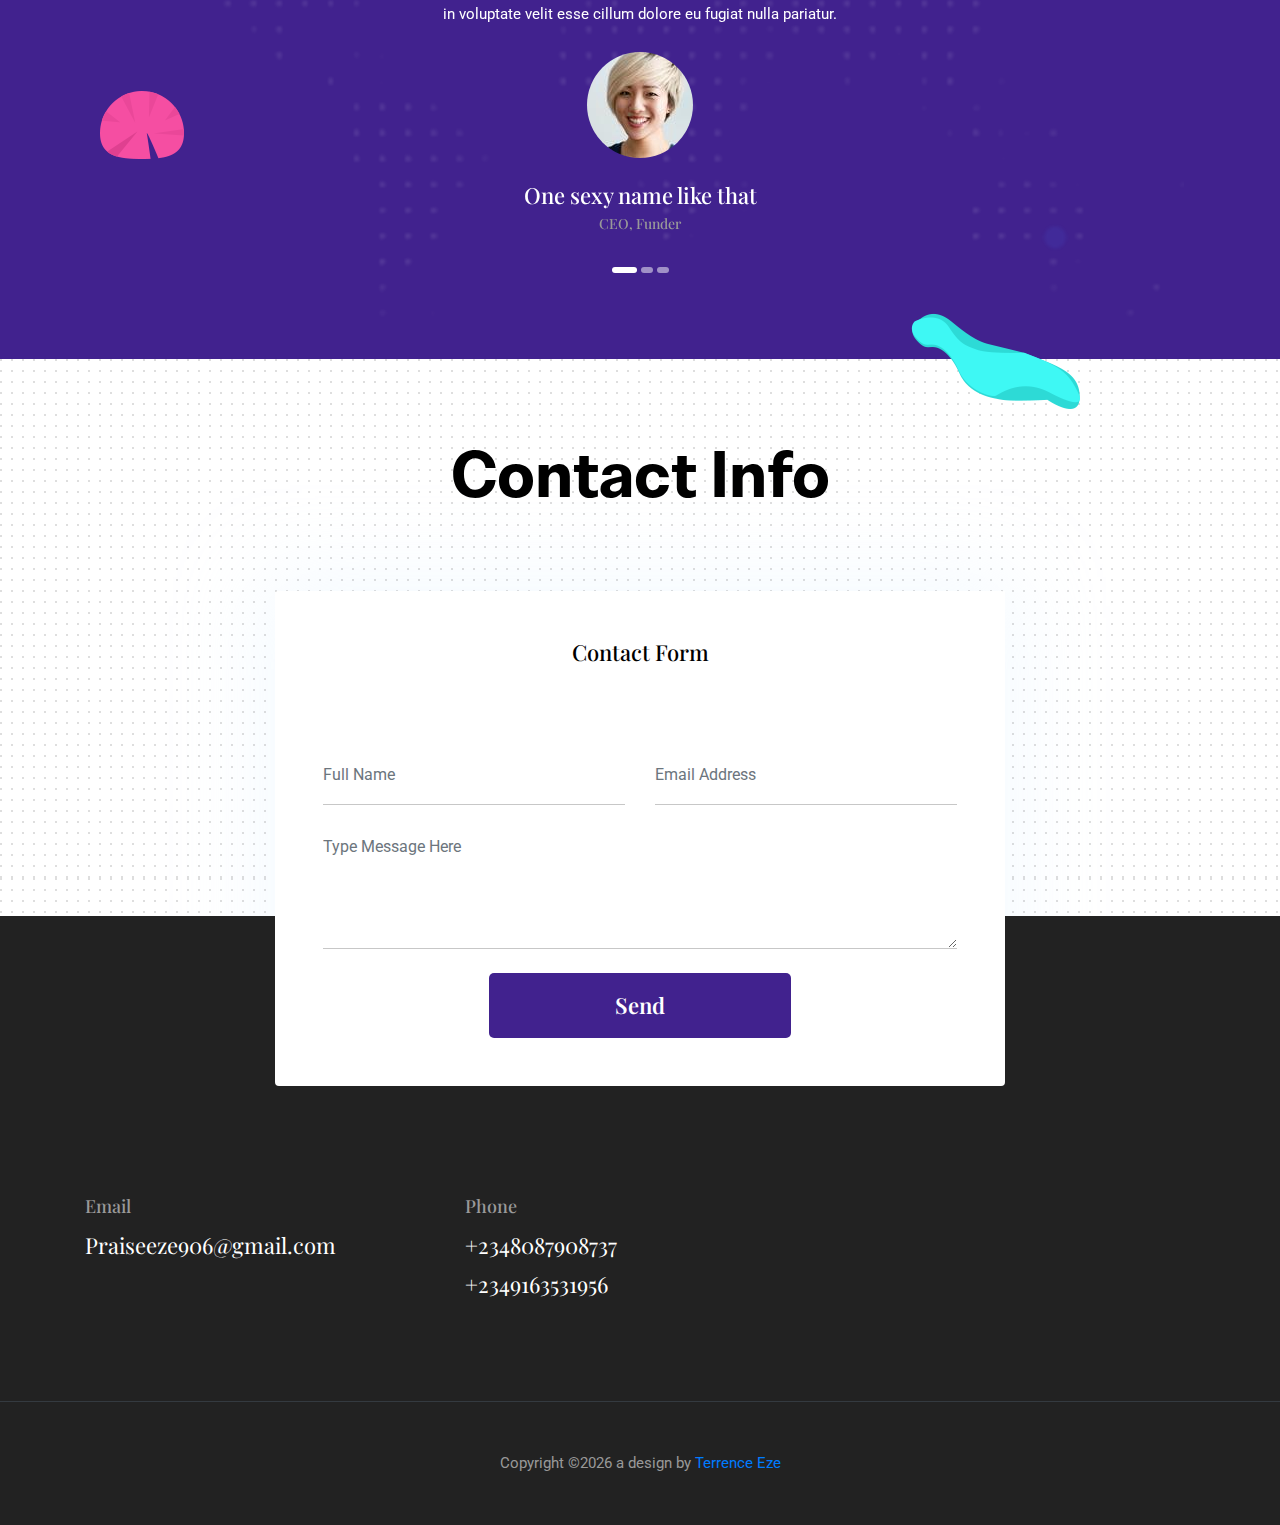
==== commit a256429e: "corrections" ====
--- a/index.html
+++ b/index.html
@@ -111,10 +111,9 @@
   <div class="container">
     <div class="row">
       <div class="col-lg-10 mx-auto text-center">
-        <p class="font-secondary paragraph-lg text-dark">Lorem ipsum dolor sit amet, consectetur adipisicing elit, sed
-          do eiusmod tempor incididunt ut labore et dolore magna aliqua. Ut enim ad minim veniam, quis nostrud
-          exercitation ullamco laboris nisi ut aliquip ex ea commodo consequat. Duis aute irure dolor in reprehenderit
-          in voluptate velit esse cillum dolore eu fugiat nulla pariatur.</p>
+        <p class="font-secondary paragraph-lg text-dark">As a UI/UX designer, I am passionate about creating beautiful, intuitive and user-friendly 
+          digital experiences that leave a lasting impression. With 3 years years of experience in the industry, I have honed my 
+          skills in creating designs that not only look great but also function seamlessly.</p>
         <a href="about.html" class="btn btn-transparent">know more</a>
       </div>
     </div>
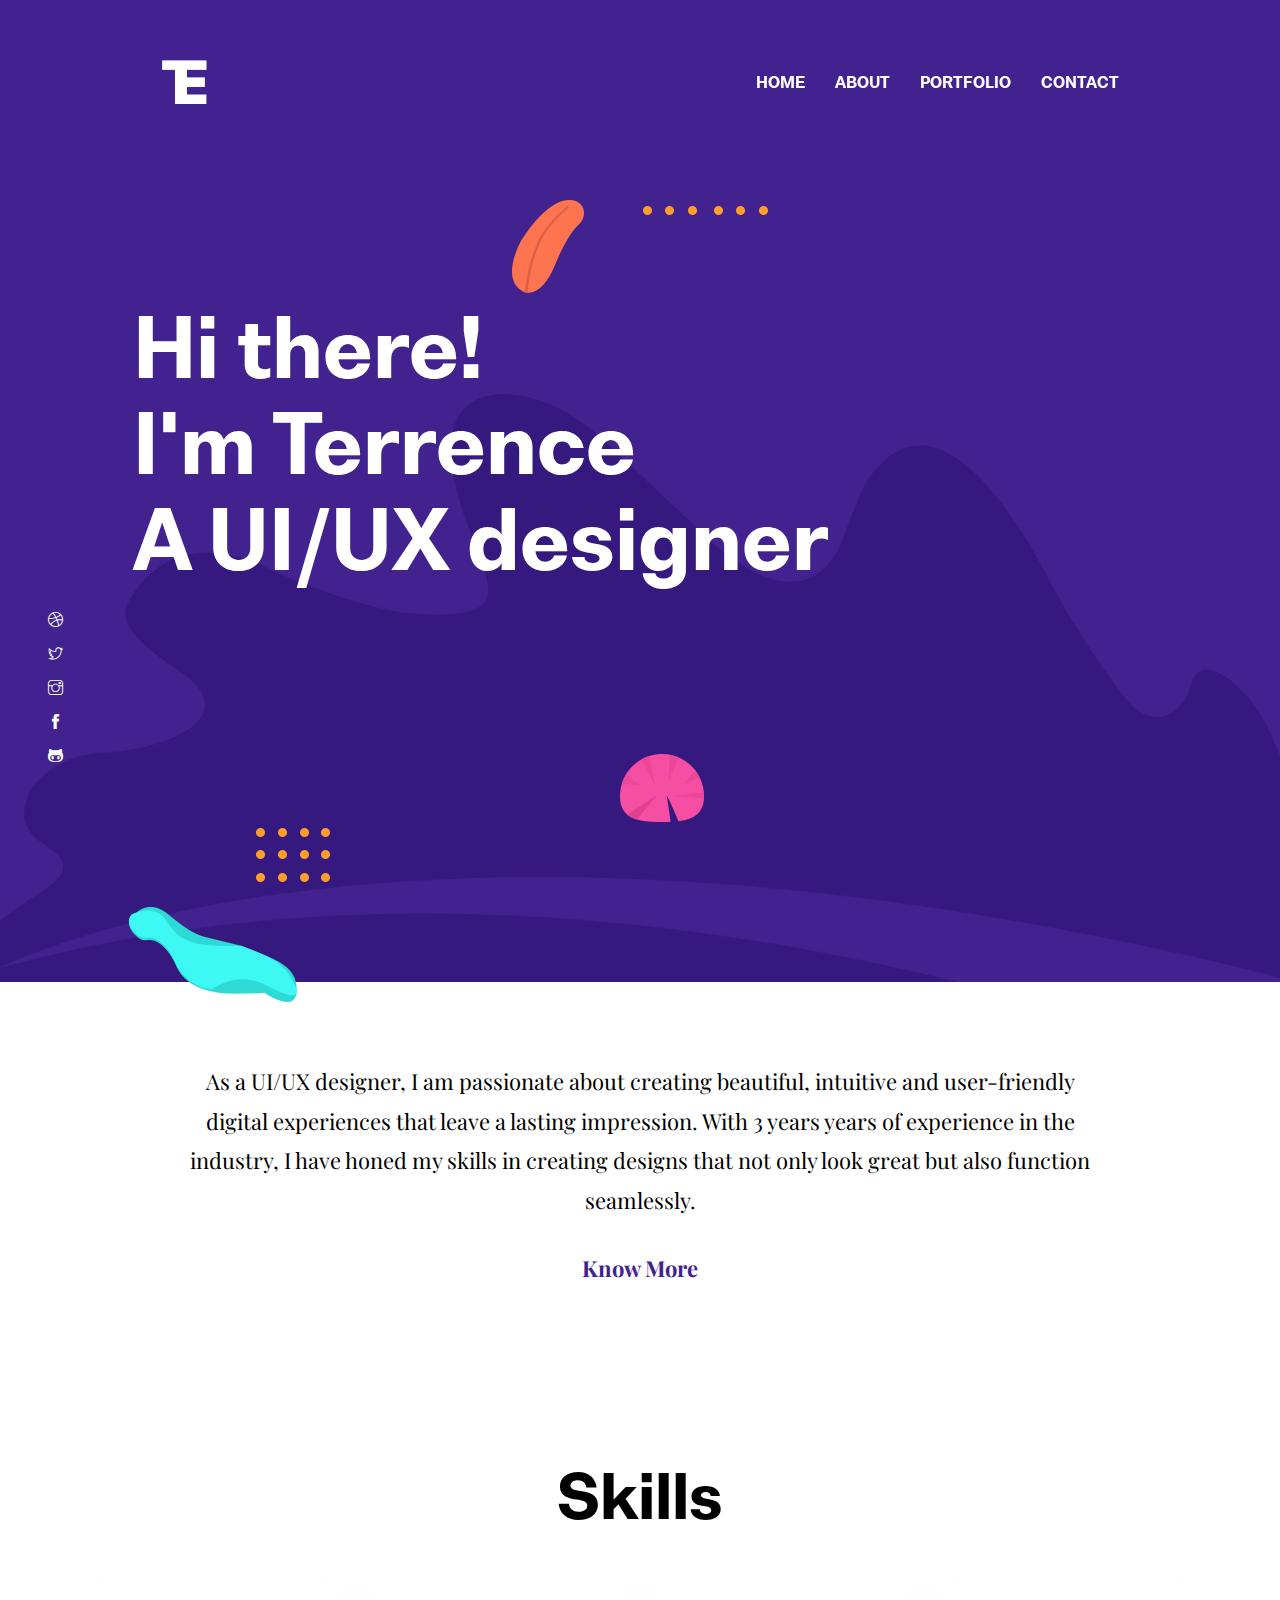
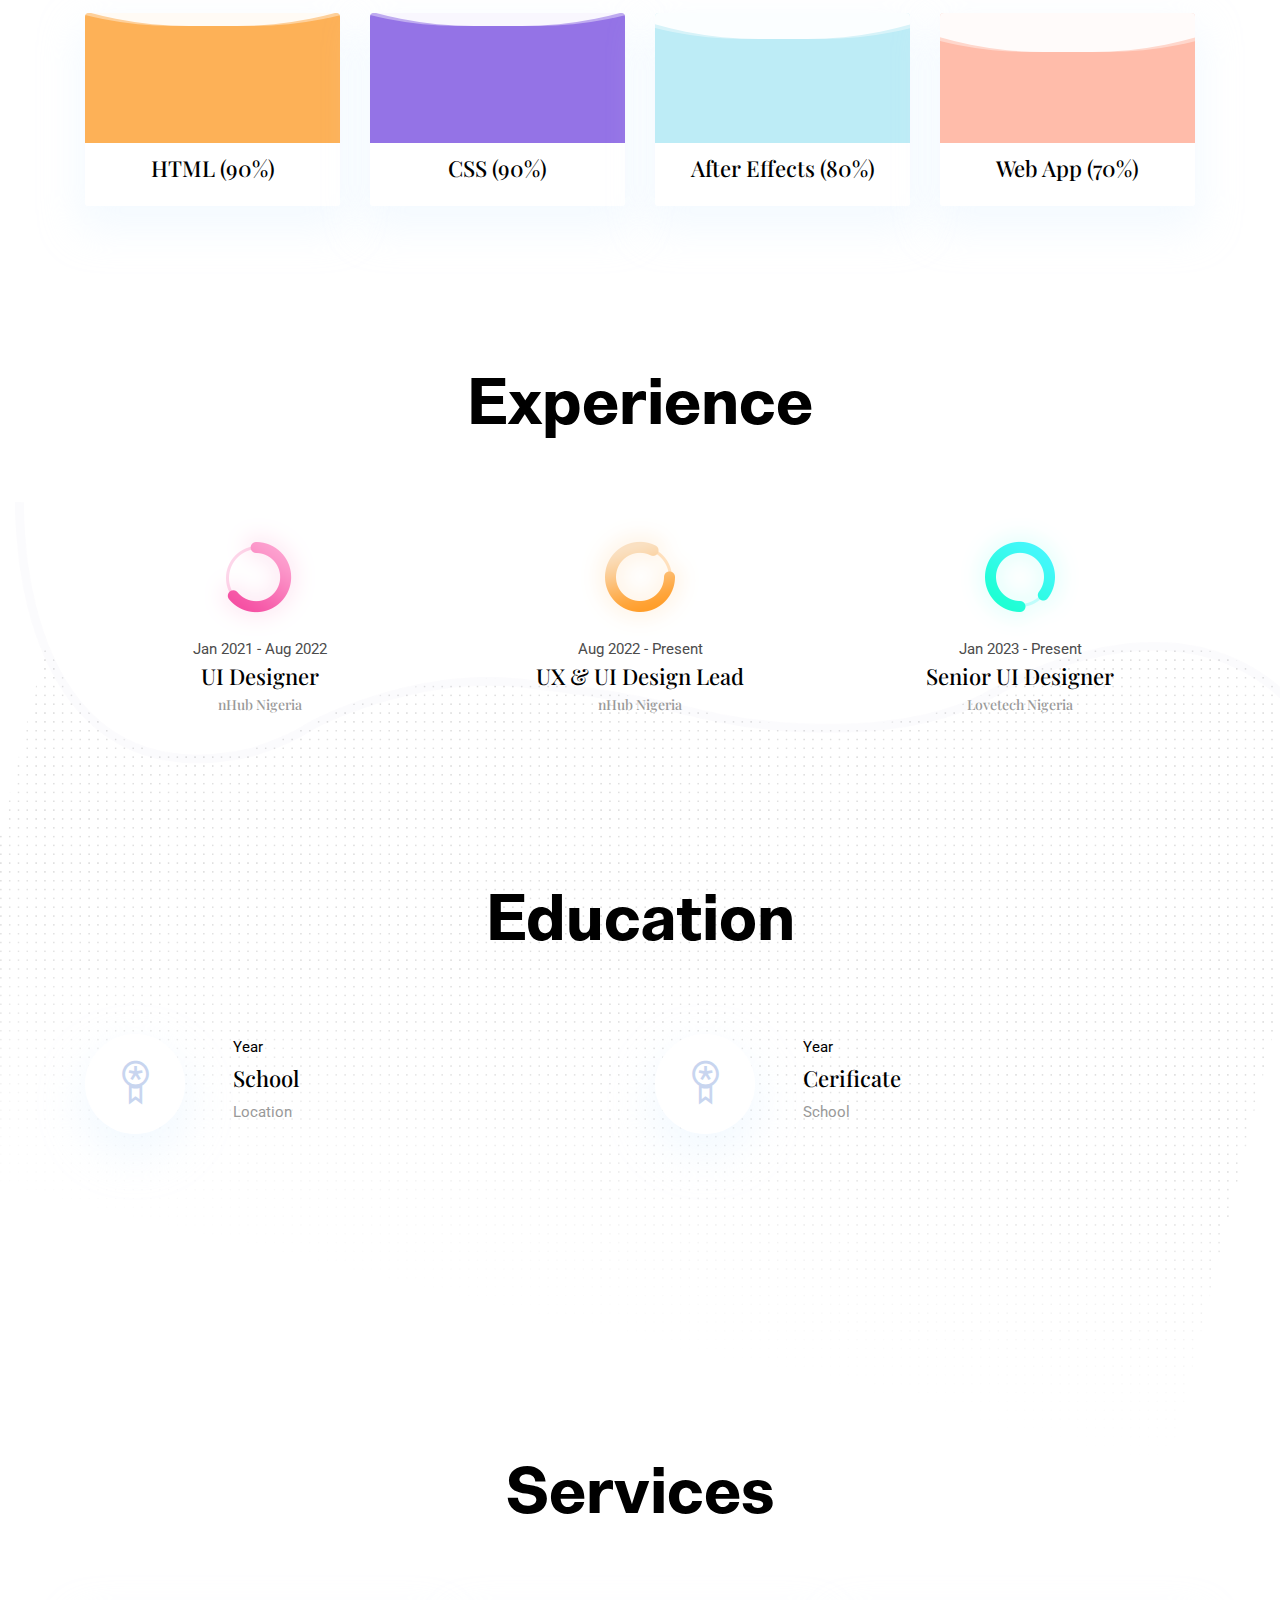
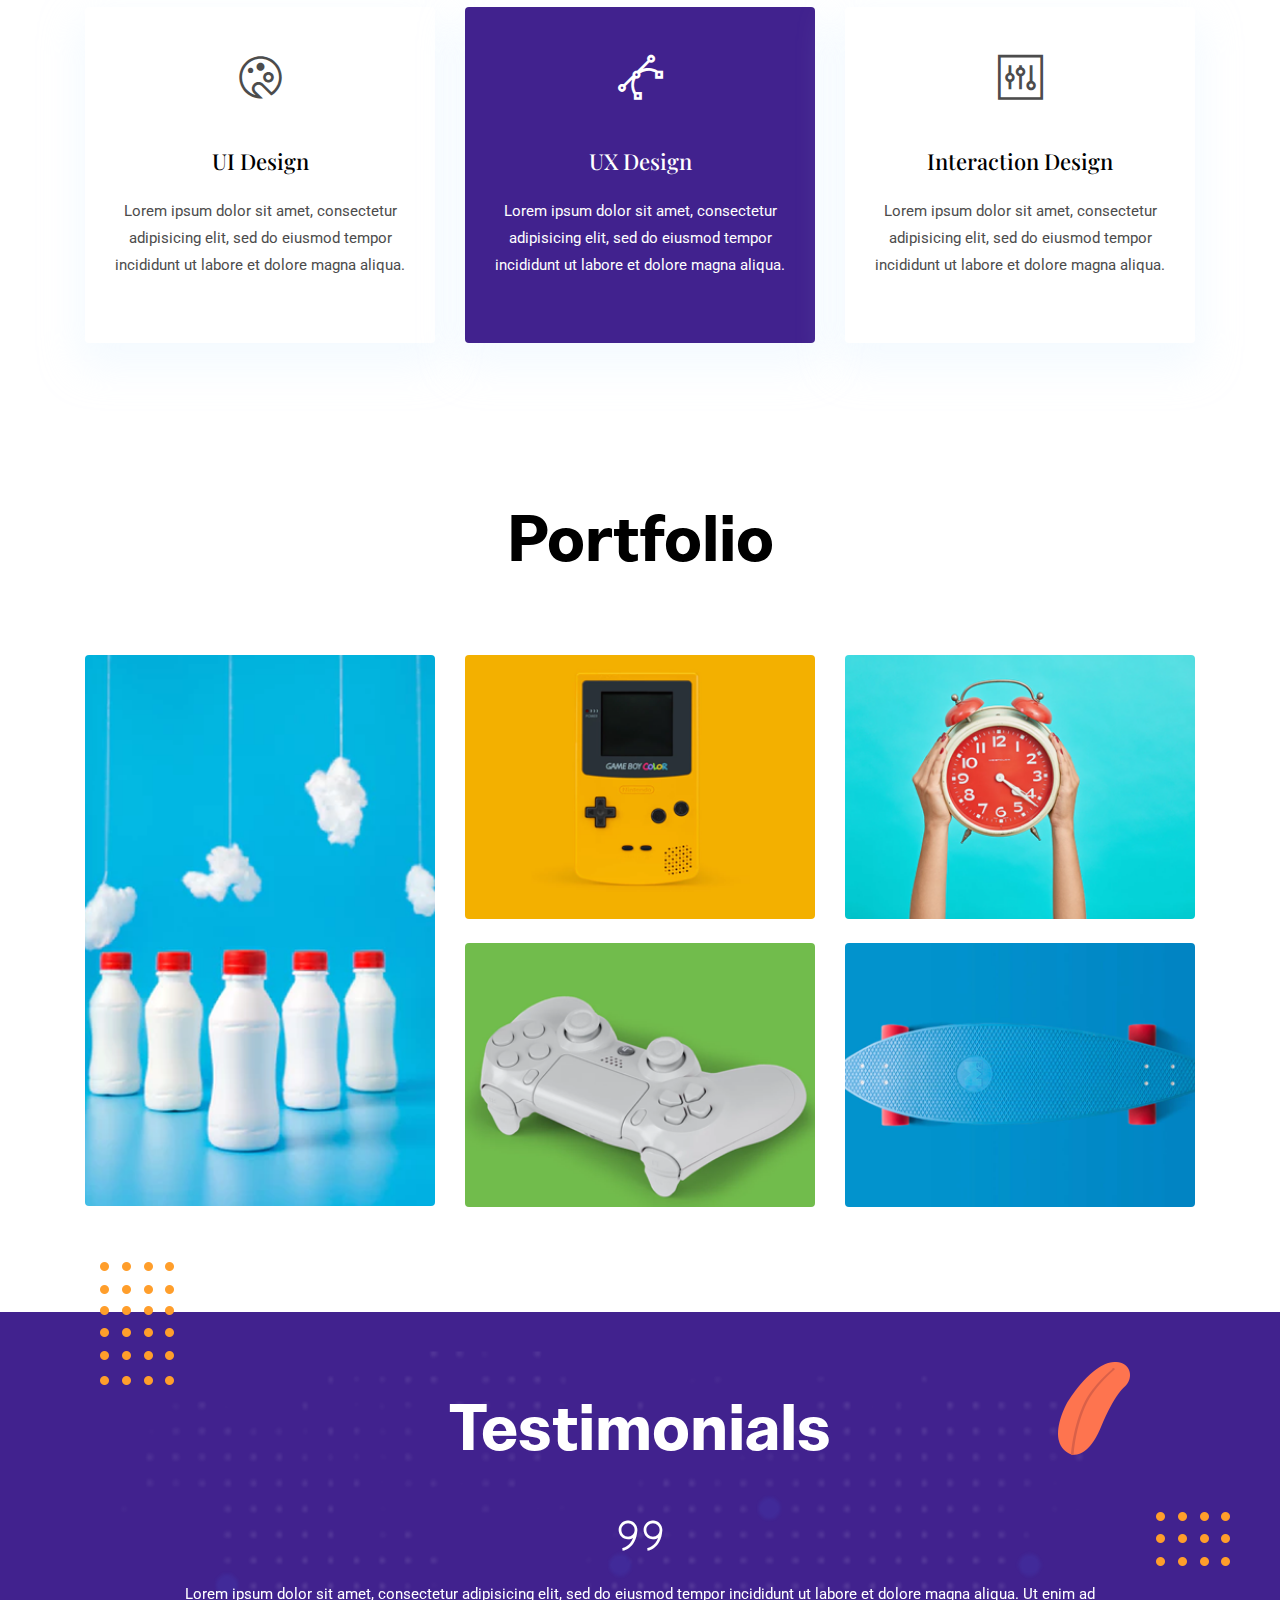
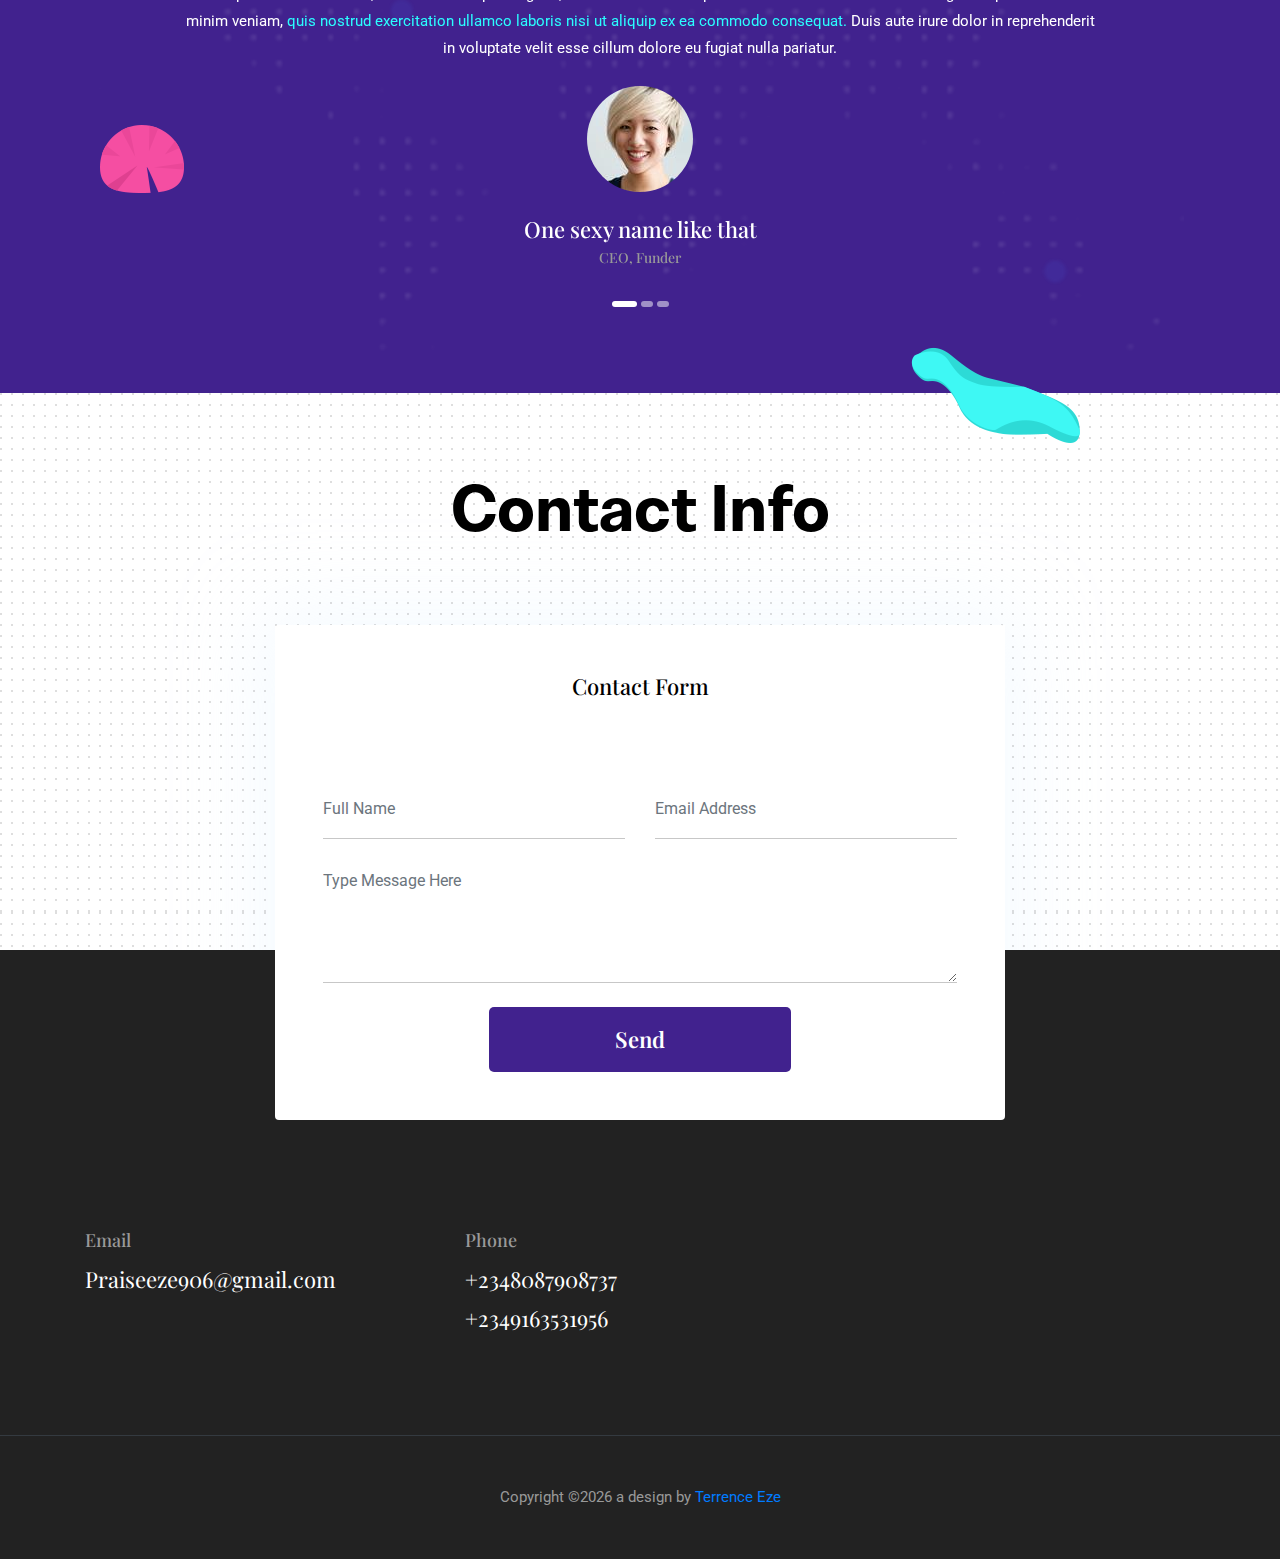
==== commit 3bc2ef23: "links" ====
--- a/index.html
+++ b/index.html
@@ -97,10 +97,11 @@
   </div>
   <!-- social icon -->
   <ul class="list-unstyled ml-5 mt-3 position-relative zindex-1">
-    <li class="mb-3"><a class="text-white" href="#"><i class="ti-facebook"></i></a></li>
-    <li class="mb-3"><a class="text-white" href="#"><i class="ti-instagram"></i></a></li>
     <li class="mb-3"><a class="text-white" href="#"><i class="ti-dribbble"></i></a></li>
-    <li class="mb-3"><a class="text-white" href="#"><i class="ti-twitter"></i></a></li>
+    <li class="mb-3"><a class="text-white" href="https://twitter.com/jstdika"><i class="ti-twitter"></i></a></li>
+    <li class="mb-3"><a class="text-white" href="https://www.instagram.com/_terrenceeze/"><i class="ti-instagram"></i></a></li>
+    <li class="mb-3"><a class="text-white" href="https://www.facebook.com/profile.php?id=100009373063462"><i class="ti-facebook"></i></a></li>
+    <li class="mb-3"><a class="text-white" href="https://github.com/teaspoon016"><i class="ti-github"></i></a></li>
   </ul>
   <!-- /social icon -->
 </section>
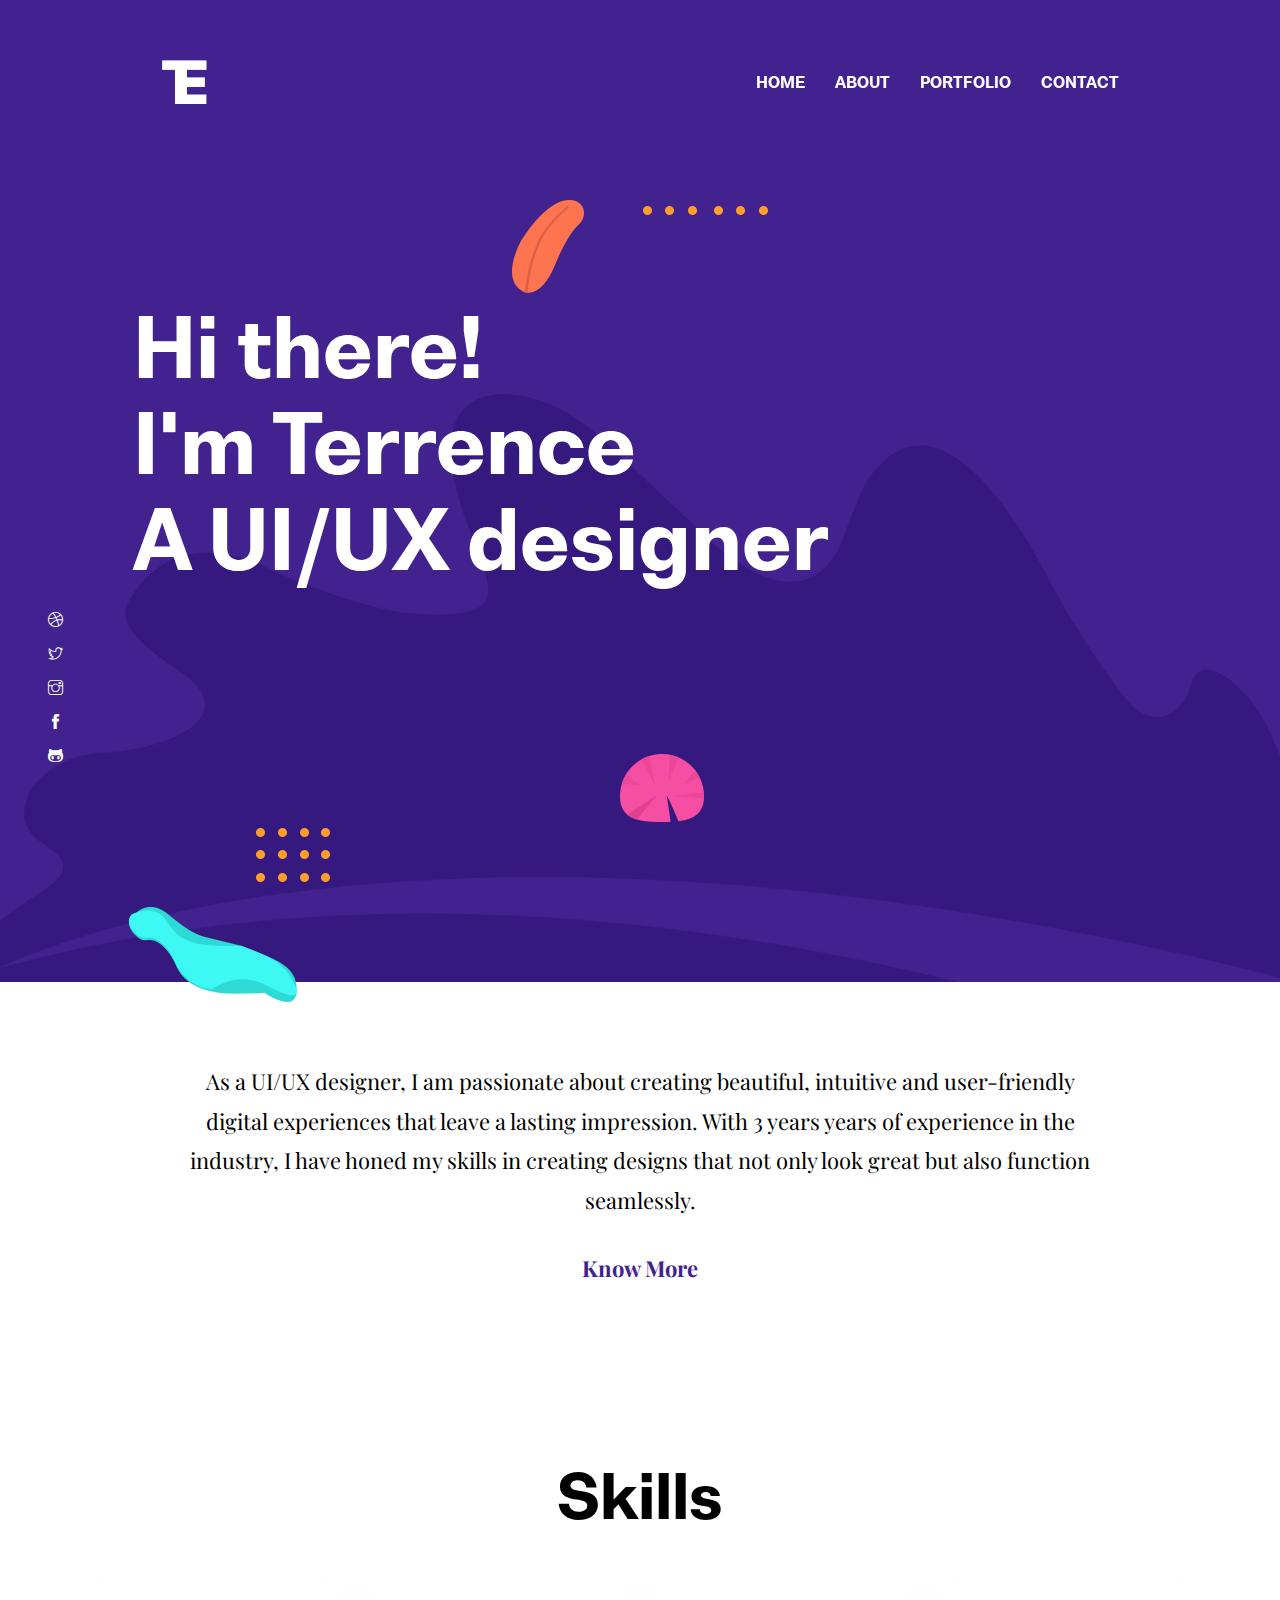
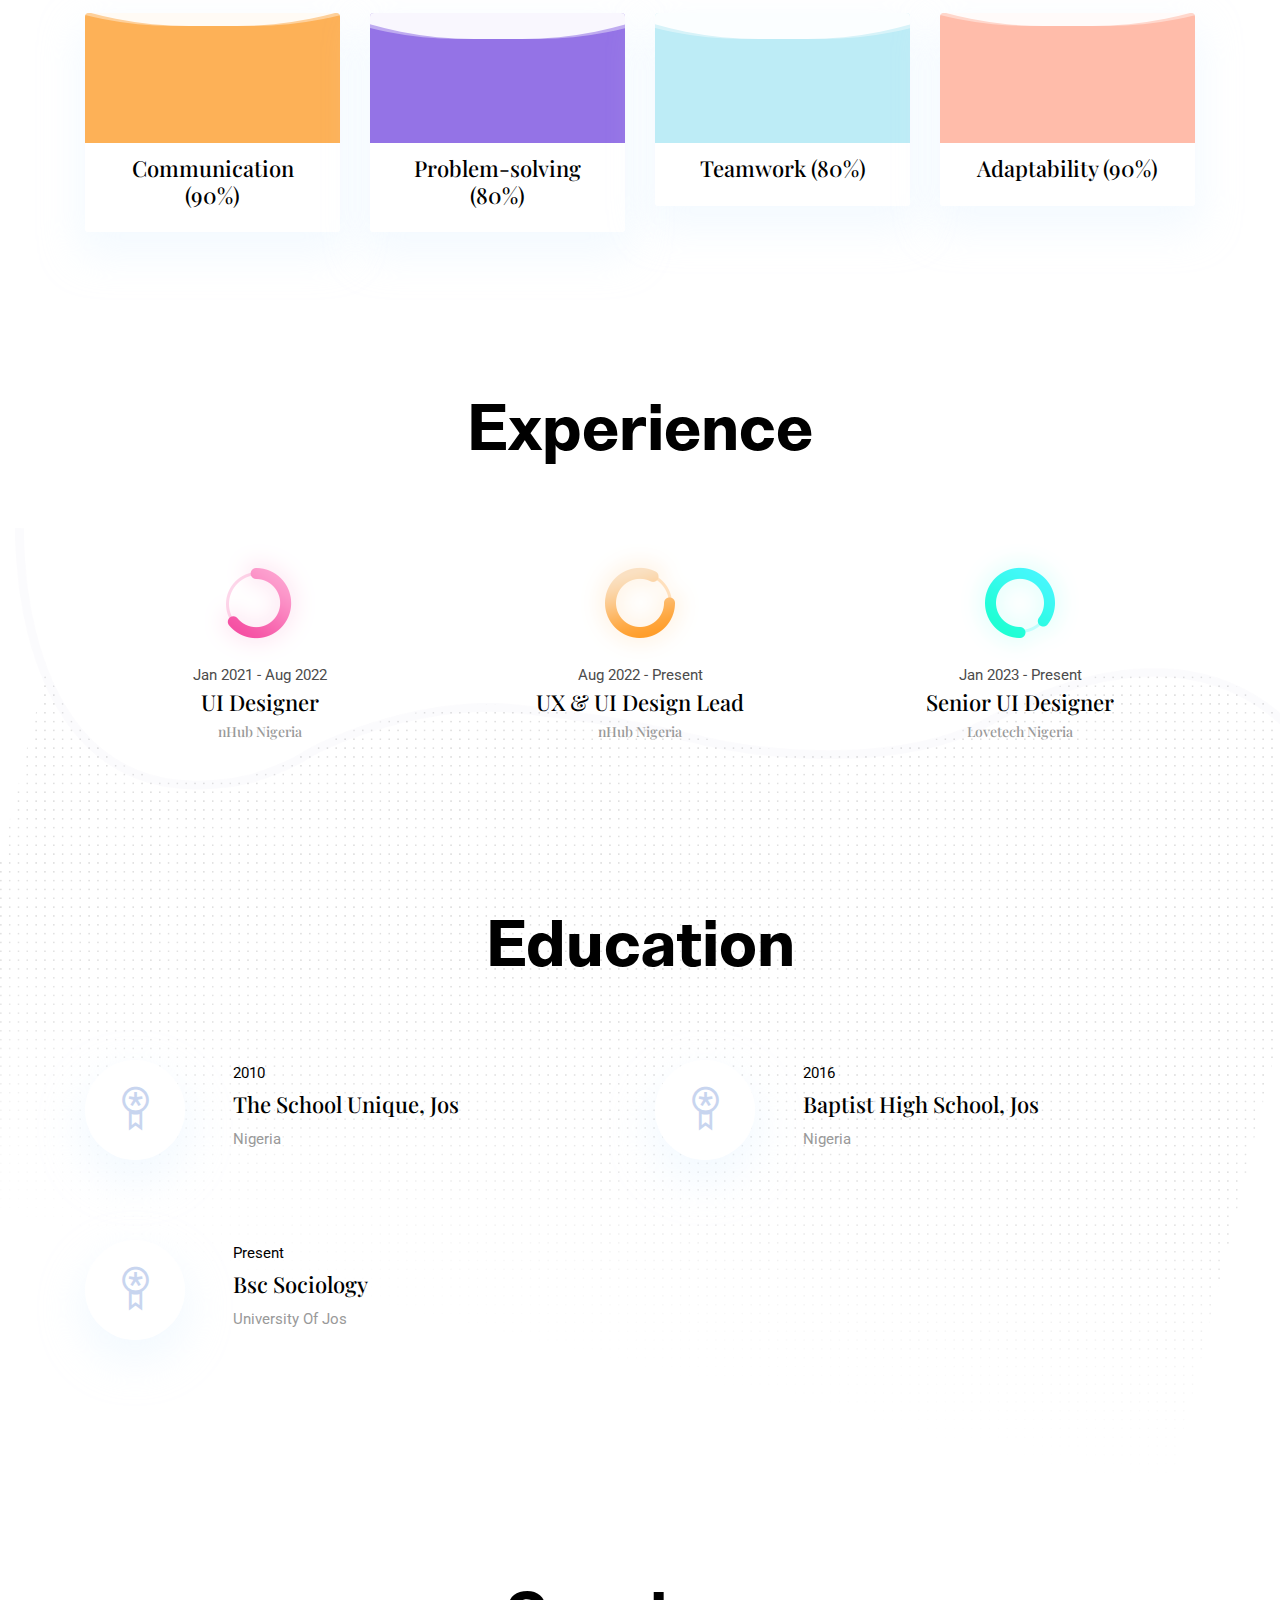
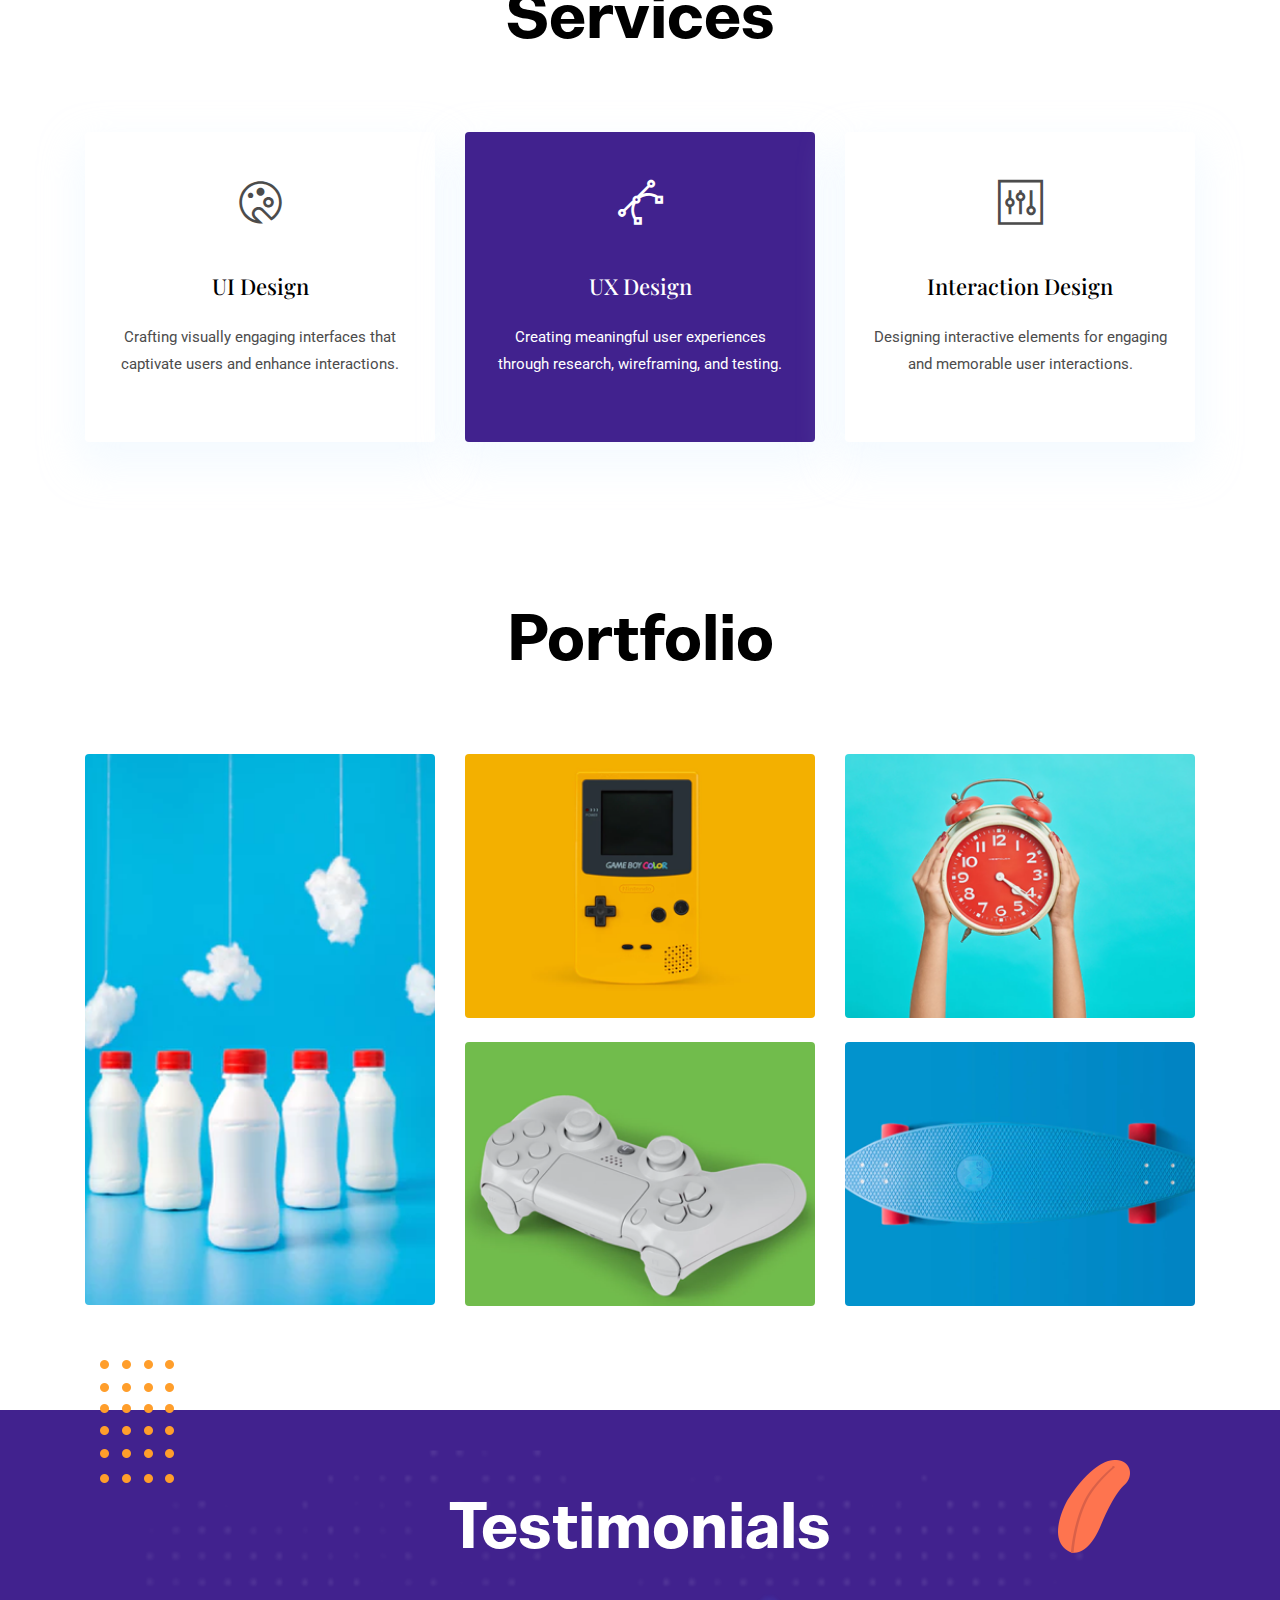
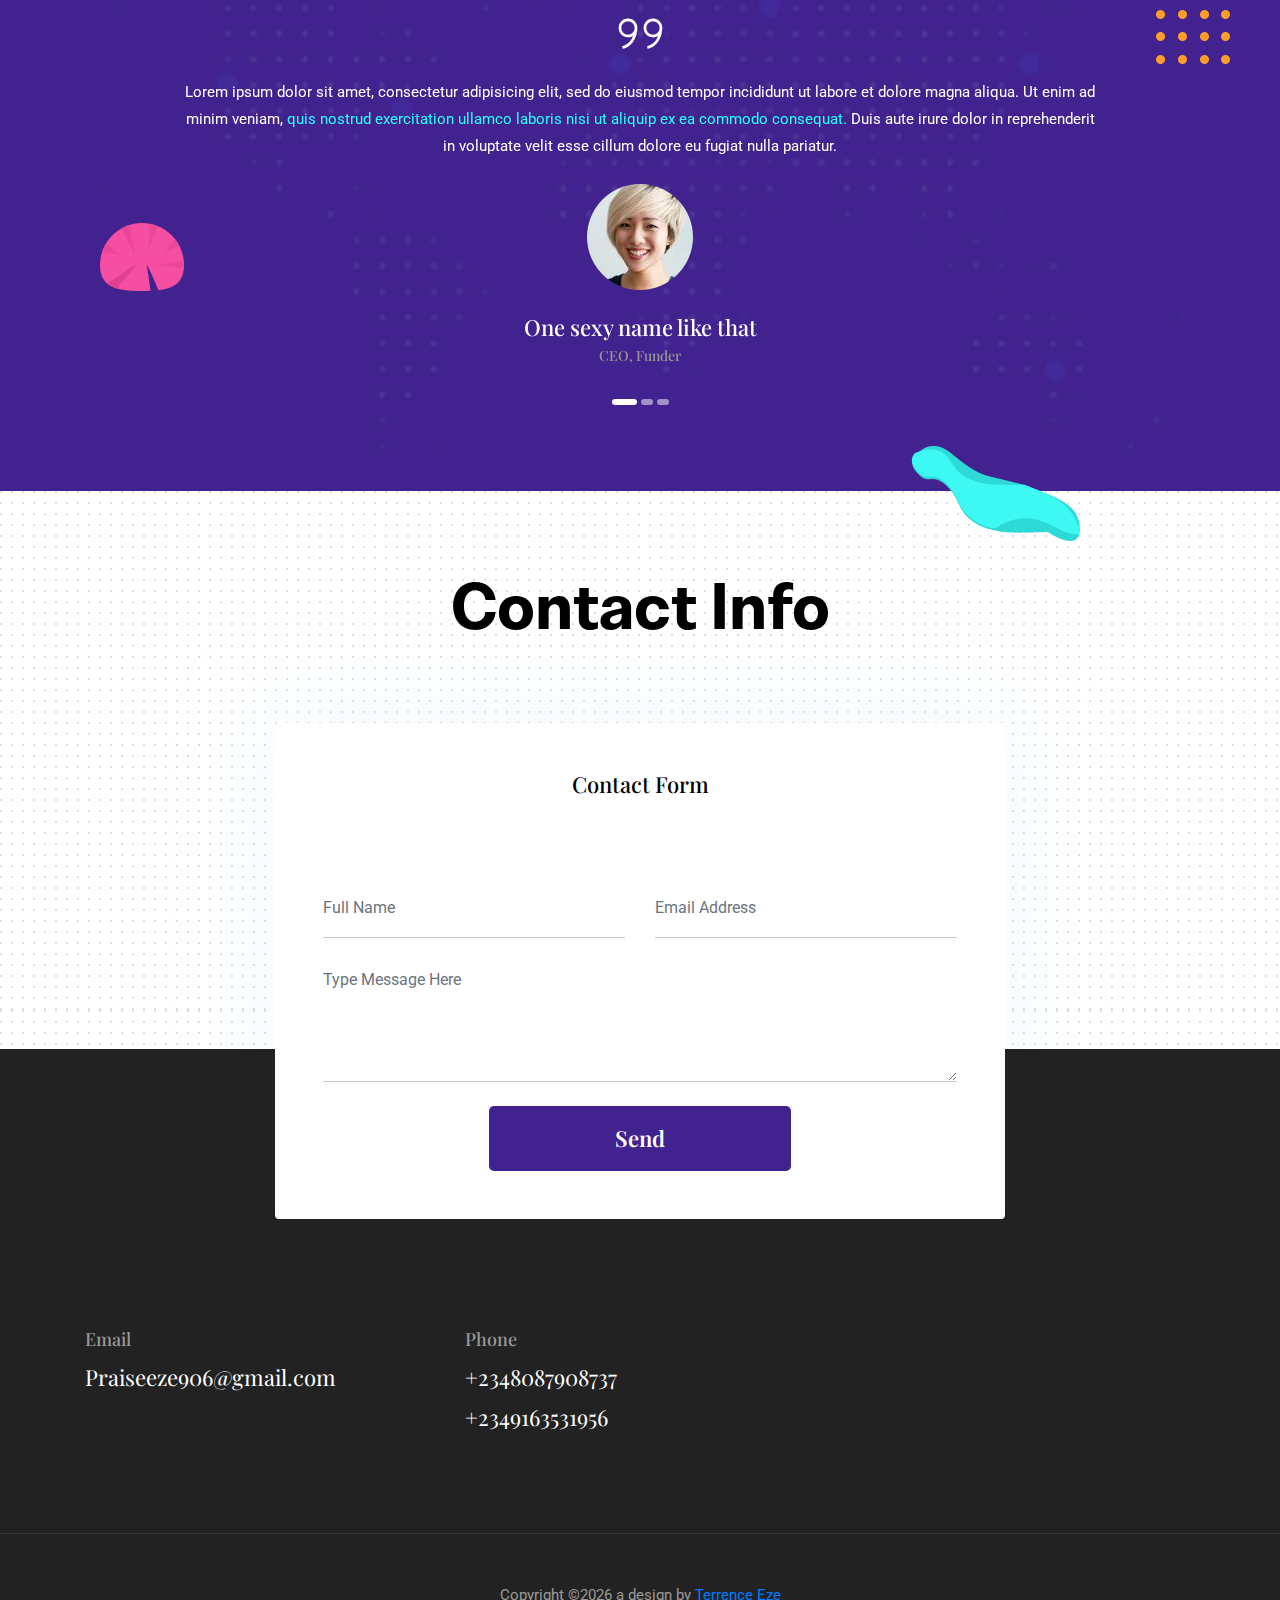
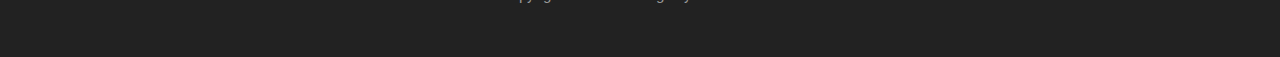
==== commit 1f159d9c: "Services and education" ====
--- a/index.html
+++ b/index.html
@@ -135,17 +135,17 @@
             <div class="wave" data-progress="90%"></div>
           </div>
           <div class="card-footer bg-white">
-            <h4 class="card-title">HTML (90%)</h4>
+            <h4 class="card-title">Communication (90%)</h4>
           </div>
         </div>
       </div>
       <div class="col-lg-3 col-sm-6 mb-4 mb-lg-0">
         <div class="card shadow text-center">
           <div class="position-relative rounded-top progress-wrapper" data-color="#9473e6">
-            <div class="wave" data-progress="90%"></div>
+            <div class="wave" data-progress="80%"></div>
           </div>
           <div class="card-footer bg-white">
-            <h4 class="card-title">CSS (90%)</h4>
+            <h4 class="card-title">Problem-solving (80%)</h4>
           </div>
         </div>
       </div>
@@ -155,17 +155,17 @@
             <div class="wave" data-progress="80%"></div>
           </div>
           <div class="card-footer bg-white">
-            <h4 class="card-title">After Effects (80%)</h4>
+            <h4 class="card-title">Teamwork (80%)</h4>
           </div>
         </div>
       </div>
       <div class="col-lg-3 col-sm-6 mb-4 mb-lg-0">
         <div class="card shadow text-center">
           <div class="position-relative rounded-top progress-wrapper" data-color="#ffbcaa">
-            <div class="wave" data-progress="70%"></div>
+            <div class="wave" data-progress="90%"></div>
           </div>
           <div class="card-footer bg-white">
-            <h4 class="card-title">Web App (70%)</h4>
+            <h4 class="card-title">Adaptability (90%)</h4>
           </div>
         </div>
       </div>
@@ -217,9 +217,9 @@
             <i class="ti-medall icon icon-light icon-bg bg-white shadow rounded-circle d-block"></i>
           </div>
           <div>
-            <p class="text-dark mb-1">Year</p>
-            <h4>School</h4>
-            <p class="mb-0 text-light">Location</p>
+            <p class="text-dark mb-1">2010</p>
+            <h4>The School Unique, Jos</h4>
+            <p class="mb-0 text-light">Nigeria</p>
           </div>
         </div>
       </div>
@@ -229,22 +229,22 @@
             <i class="ti-medall icon icon-light icon-bg bg-white shadow rounded-circle d-block"></i>
           </div>
           <div>
-            <p class="text-dark mb-1">Year</p>
-            <h4>Cerificate</h4>
-            <p class="mb-0 text-light">School</p>
+            <p class="text-dark mb-1">2016</p>
+            <h4>Baptist High School, Jos</h4>
+            <p class="mb-0 text-light">Nigeria</p>
           </div>
         </div>
       </div>
       <div class="col-lg-6 col-md-6 mb-80">
         <div class="d-flex">
           <div class="mr-lg-5 mr-3">
-            <!-- <i class="ti-medall icon icon-light icon-bg bg-white shadow rounded-circle d-block"></i> -->
-          </div>
-          <!-- <div>
-            <p class="text-dark mb-1">2000</p>
-            <h4>Higher Secondary Certificat</h4>
-            <p class="mb-0 text-light">Cardiff School</p>
-          </div> -->
+            <i class="ti-medall icon icon-light icon-bg bg-white shadow rounded-circle d-block"></i>
+          </div>
+          <div>
+            <p class="text-dark mb-1">Present</p>
+            <h4>Bsc Sociology</h4>
+            <p class="mb-0 text-light">University Of Jos</p>
+          </div>
         </div>
       </div>
       <div class="col-lg-6 col-md-6 mb-80">
@@ -278,8 +278,7 @@
           <div class="card-body text-center px-4 py-5">
             <i class="ti-palette icon mb-5 d-inline-block"></i>
             <h4 class="mb-4">UI Design</h4>
-            <p>Lorem ipsum dolor sit amet, consectetur adipisicing elit, sed do eiusmod tempor incididunt ut labore et
-              dolore magna aliqua.</p>
+            <p>Crafting visually engaging interfaces that captivate users and enhance interactions.</p>
           </div>
         </div>
       </div>
@@ -288,8 +287,7 @@
           <div class="card-body text-center px-4 py-5">
             <i class="ti-vector icon mb-5 d-inline-block"></i>
             <h4 class="mb-4">UX Design</h4>
-            <p>Lorem ipsum dolor sit amet, consectetur adipisicing elit, sed do eiusmod tempor incididunt ut labore et
-              dolore magna aliqua.</p>
+            <p>Creating meaningful user experiences through research, wireframing, and testing.</p>
           </div>
         </div>
       </div>
@@ -298,8 +296,7 @@
           <div class="card-body text-center px-4 py-5">
             <i class="ti-panel icon mb-5 d-inline-block"></i>
             <h4 class="mb-4">Interaction Design</h4>
-            <p>Lorem ipsum dolor sit amet, consectetur adipisicing elit, sed do eiusmod tempor incididunt ut labore et
-              dolore magna aliqua.</p>
+            <p>Designing interactive elements for engaging and memorable user interactions.</p>
           </div>
         </div>
       </div>
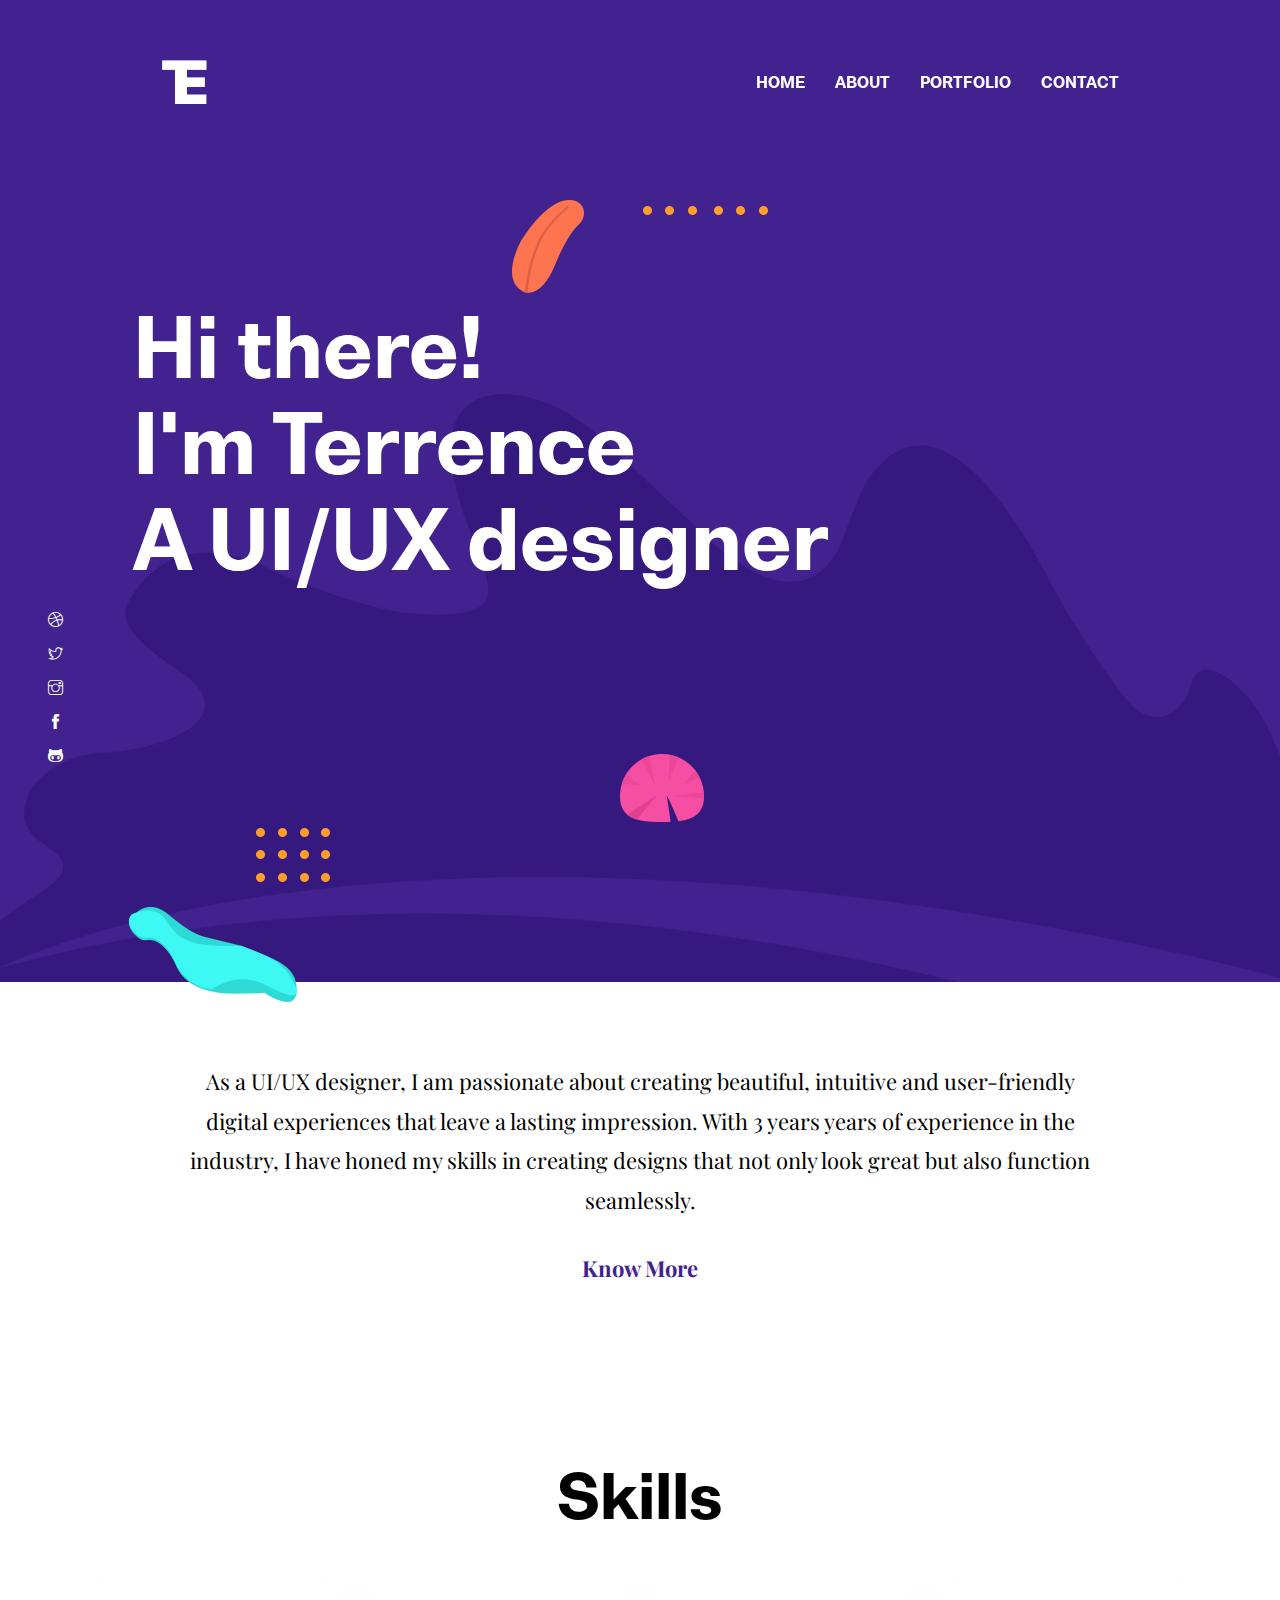
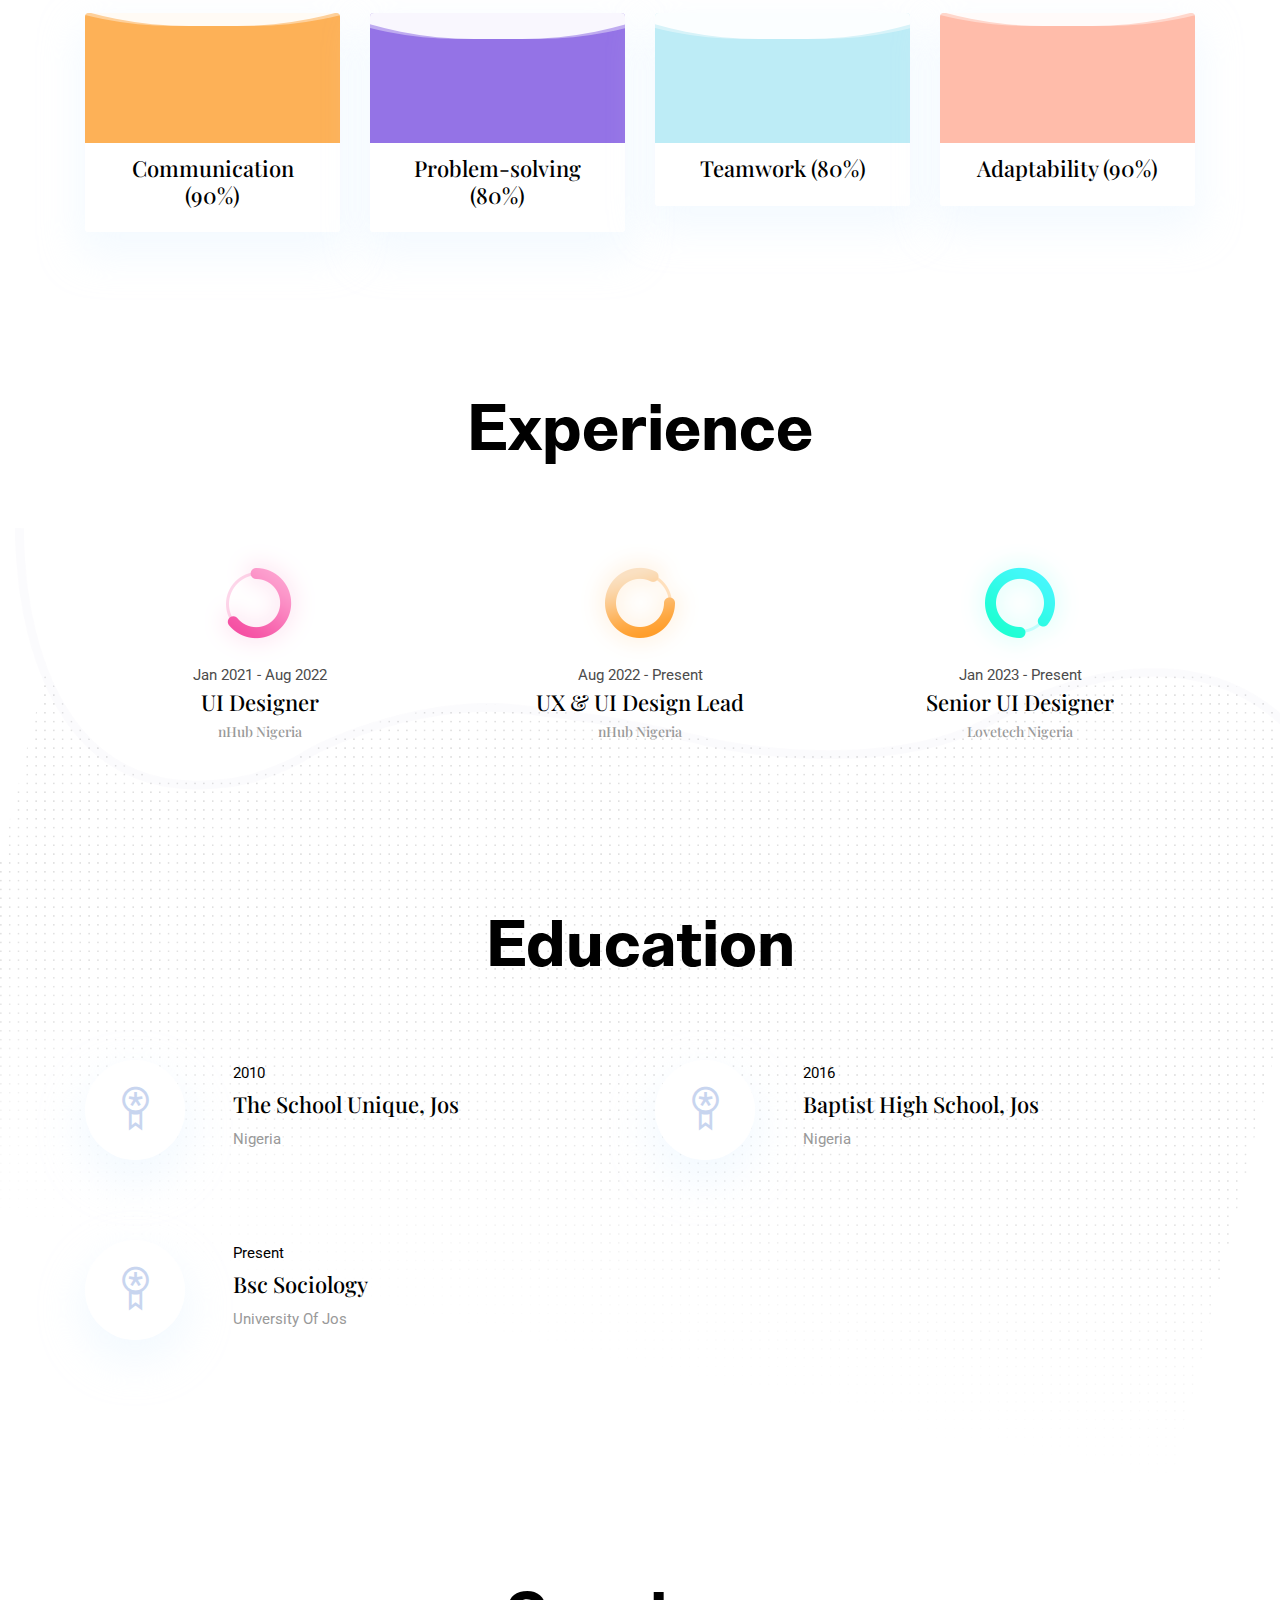
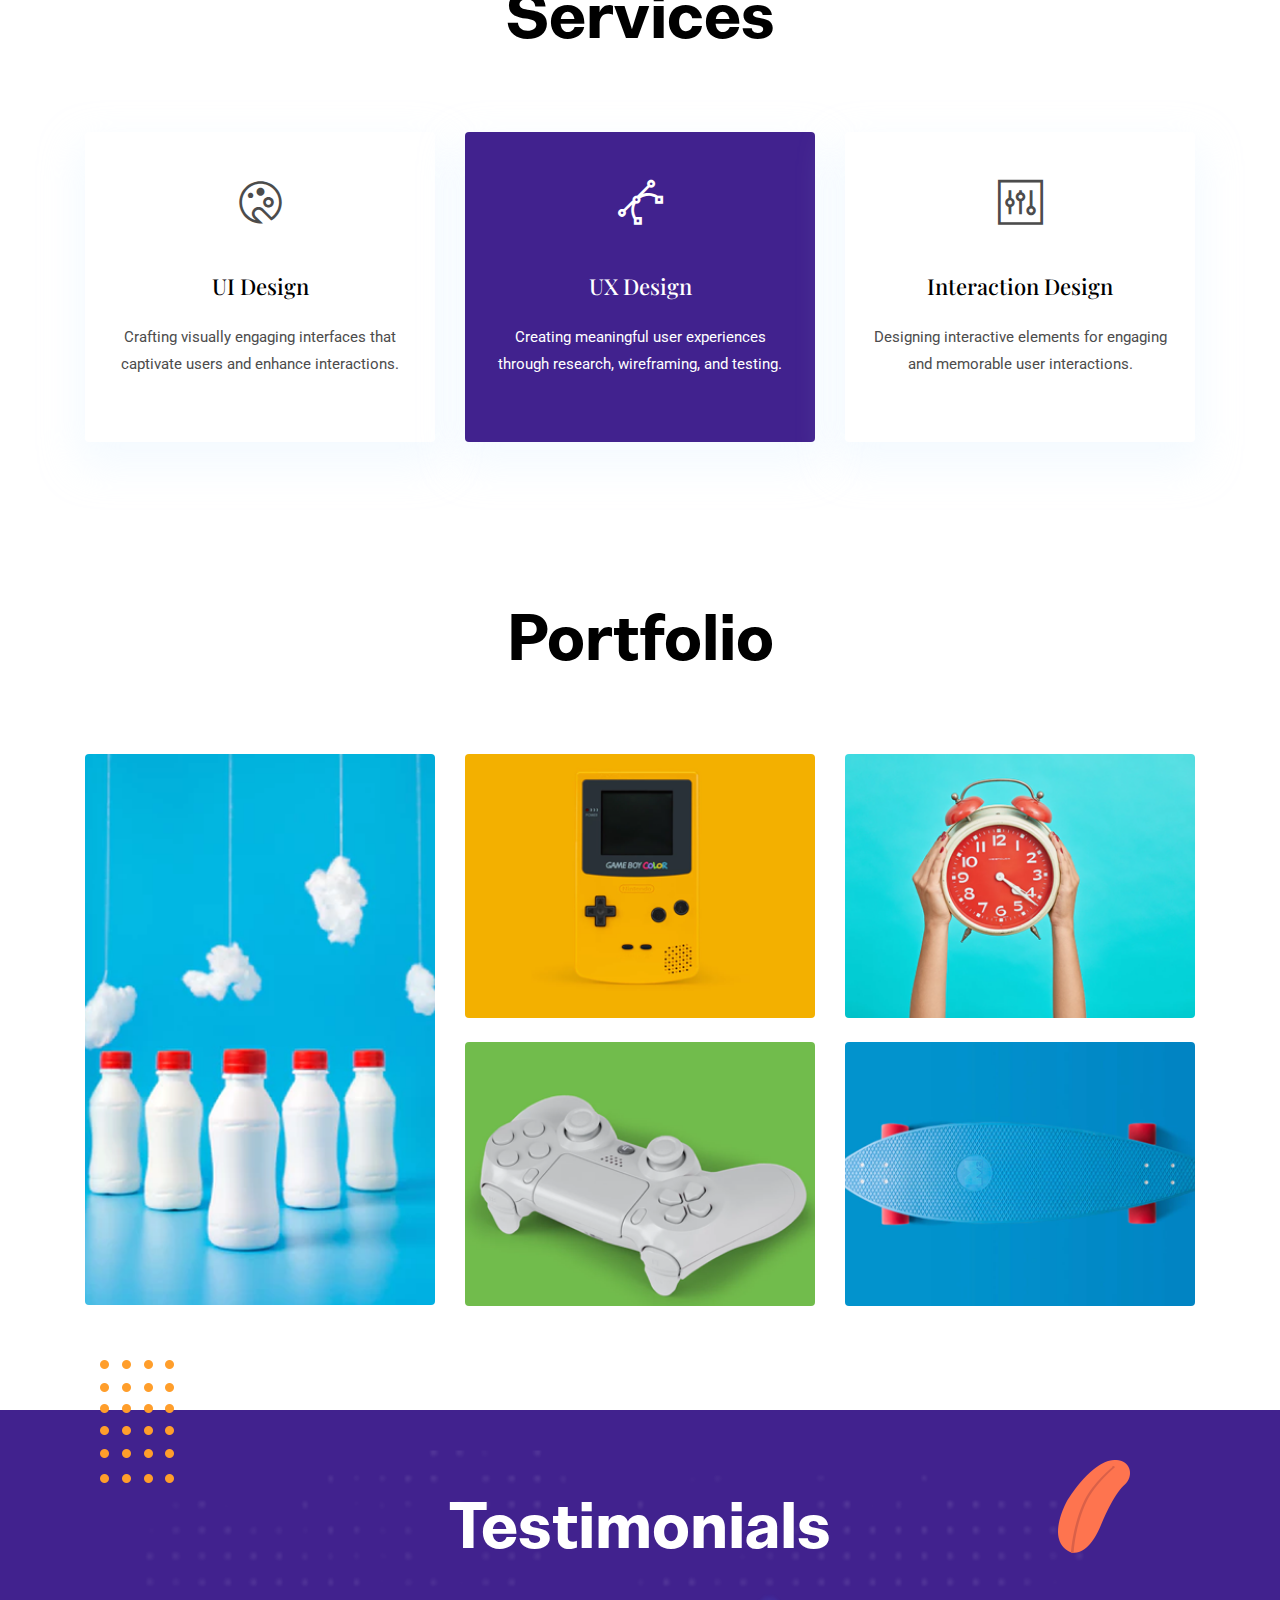
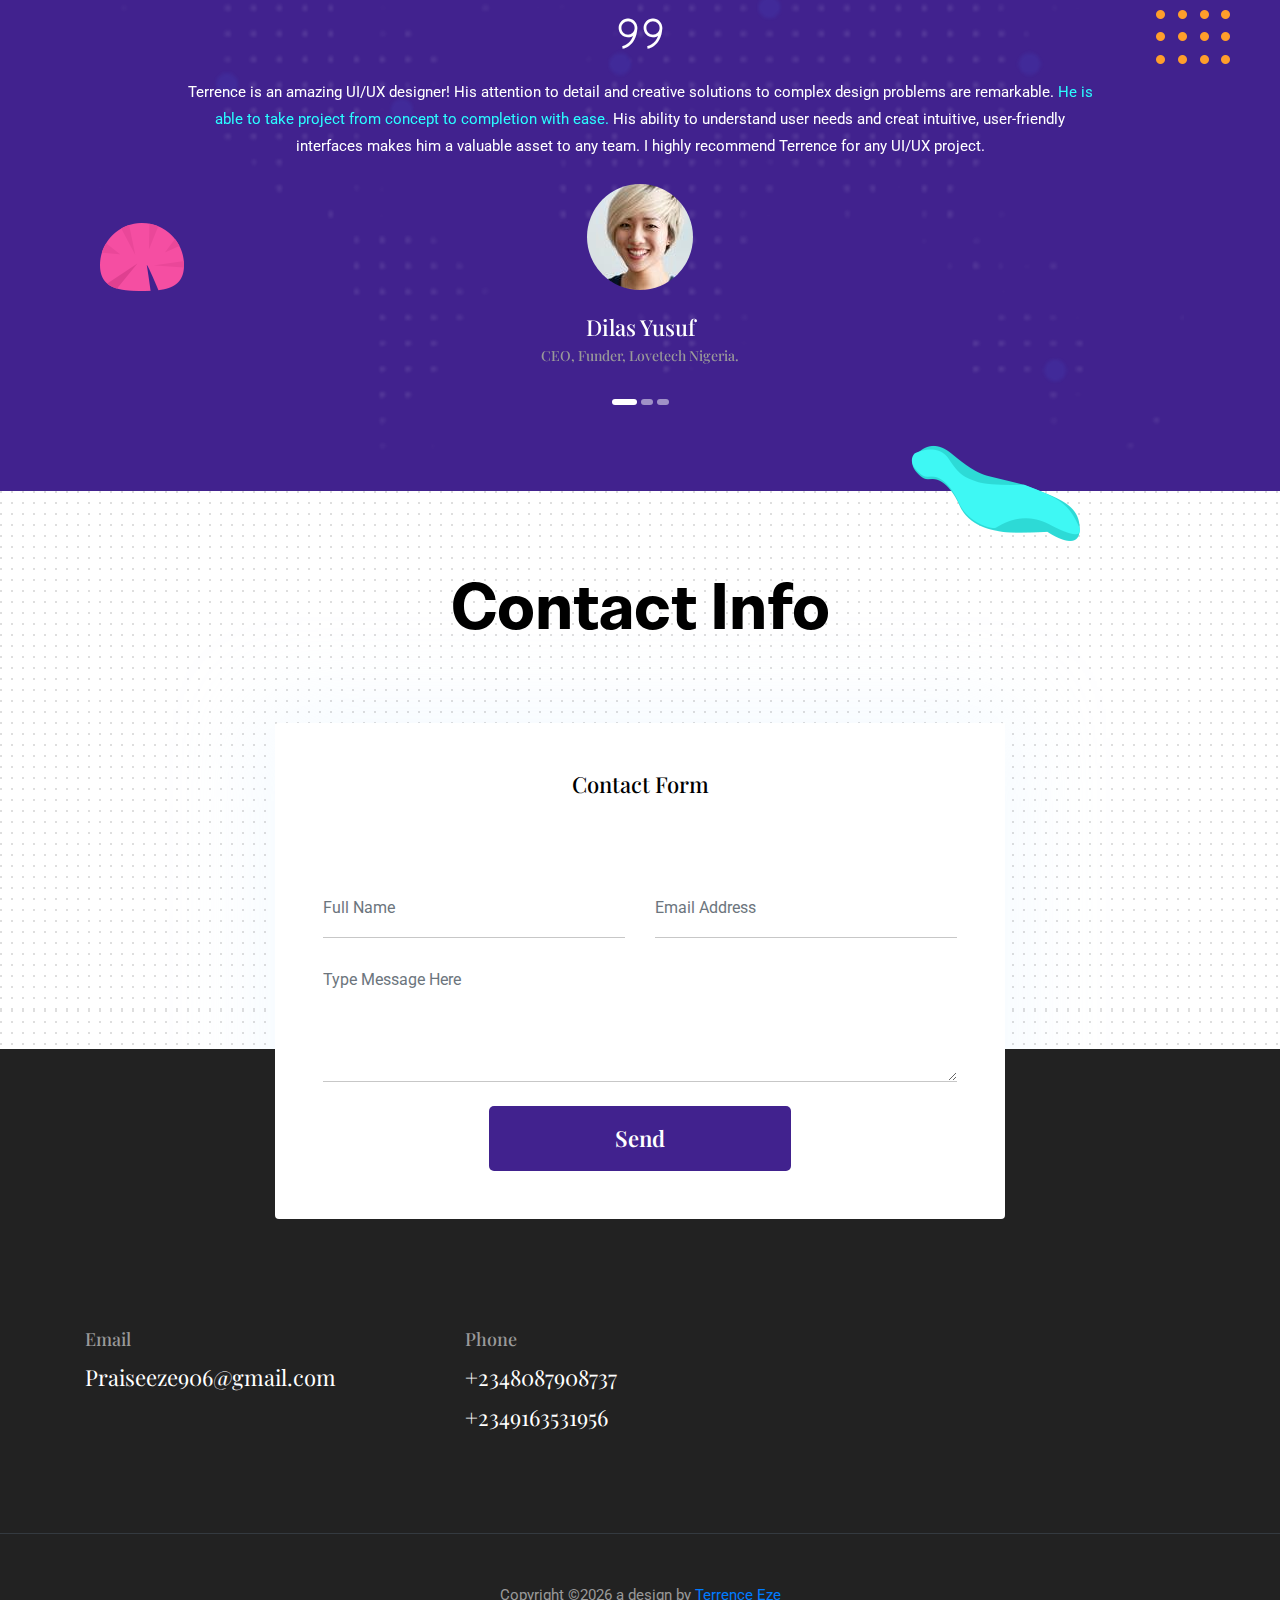
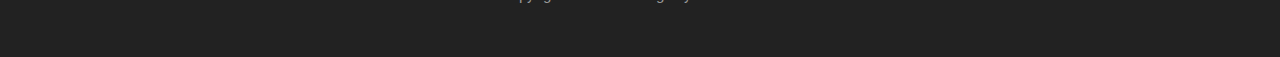
==== commit f9464afc: "Changed on testimonial. (First one)" ====
--- a/index.html
+++ b/index.html
@@ -380,14 +380,11 @@
         <!-- slider-item -->
         <div class="text-center testimonial-content">
           <i class="ti-quote-right text-white icon mb-4 d-inline-block"></i>
-          <p class="text-white mb-4">Lorem ipsum dolor sit amet, consectetur adipisicing elit, sed do eiusmod tempor
-            incididunt ut labore et dolore magna aliqua. Ut enim ad minim veniam, <strong>quis nostrud exercitation
-              ullamco laboris nisi ut aliquip ex ea commodo consequat.</strong> Duis aute irure dolor in reprehenderit
-            in voluptate velit esse cillum dolore eu fugiat nulla pariatur.</p>
+          <p class="text-white mb-4">Terrence is an amazing UI/UX designer! His attention to detail and creative solutions to complex design problems are remarkable. <strong>He is able to take project from concept to completion with ease.</strong> His ability to understand user needs and creat intuitive, user-friendly interfaces makes him a valuable asset to any team. I highly recommend Terrence for any UI/UX project.</p>
           <img class="img-fluid rounded-circle mb-4 d-inline-block" src="images/testimonial/client-1.png"
             alt="client-image">
-          <h4 class="text-white">One sexy name like that</h4>
-          <h6 class="text-light mb-4">CEO, Funder</h6>
+          <h4 class="text-white">Dilas Yusuf</h4>
+          <h6 class="text-light mb-4">CEO, Funder, Lovetech Nigeria.</h6>
         </div>
         <!-- slider-item -->
         <div class="text-center testimonial-content">
